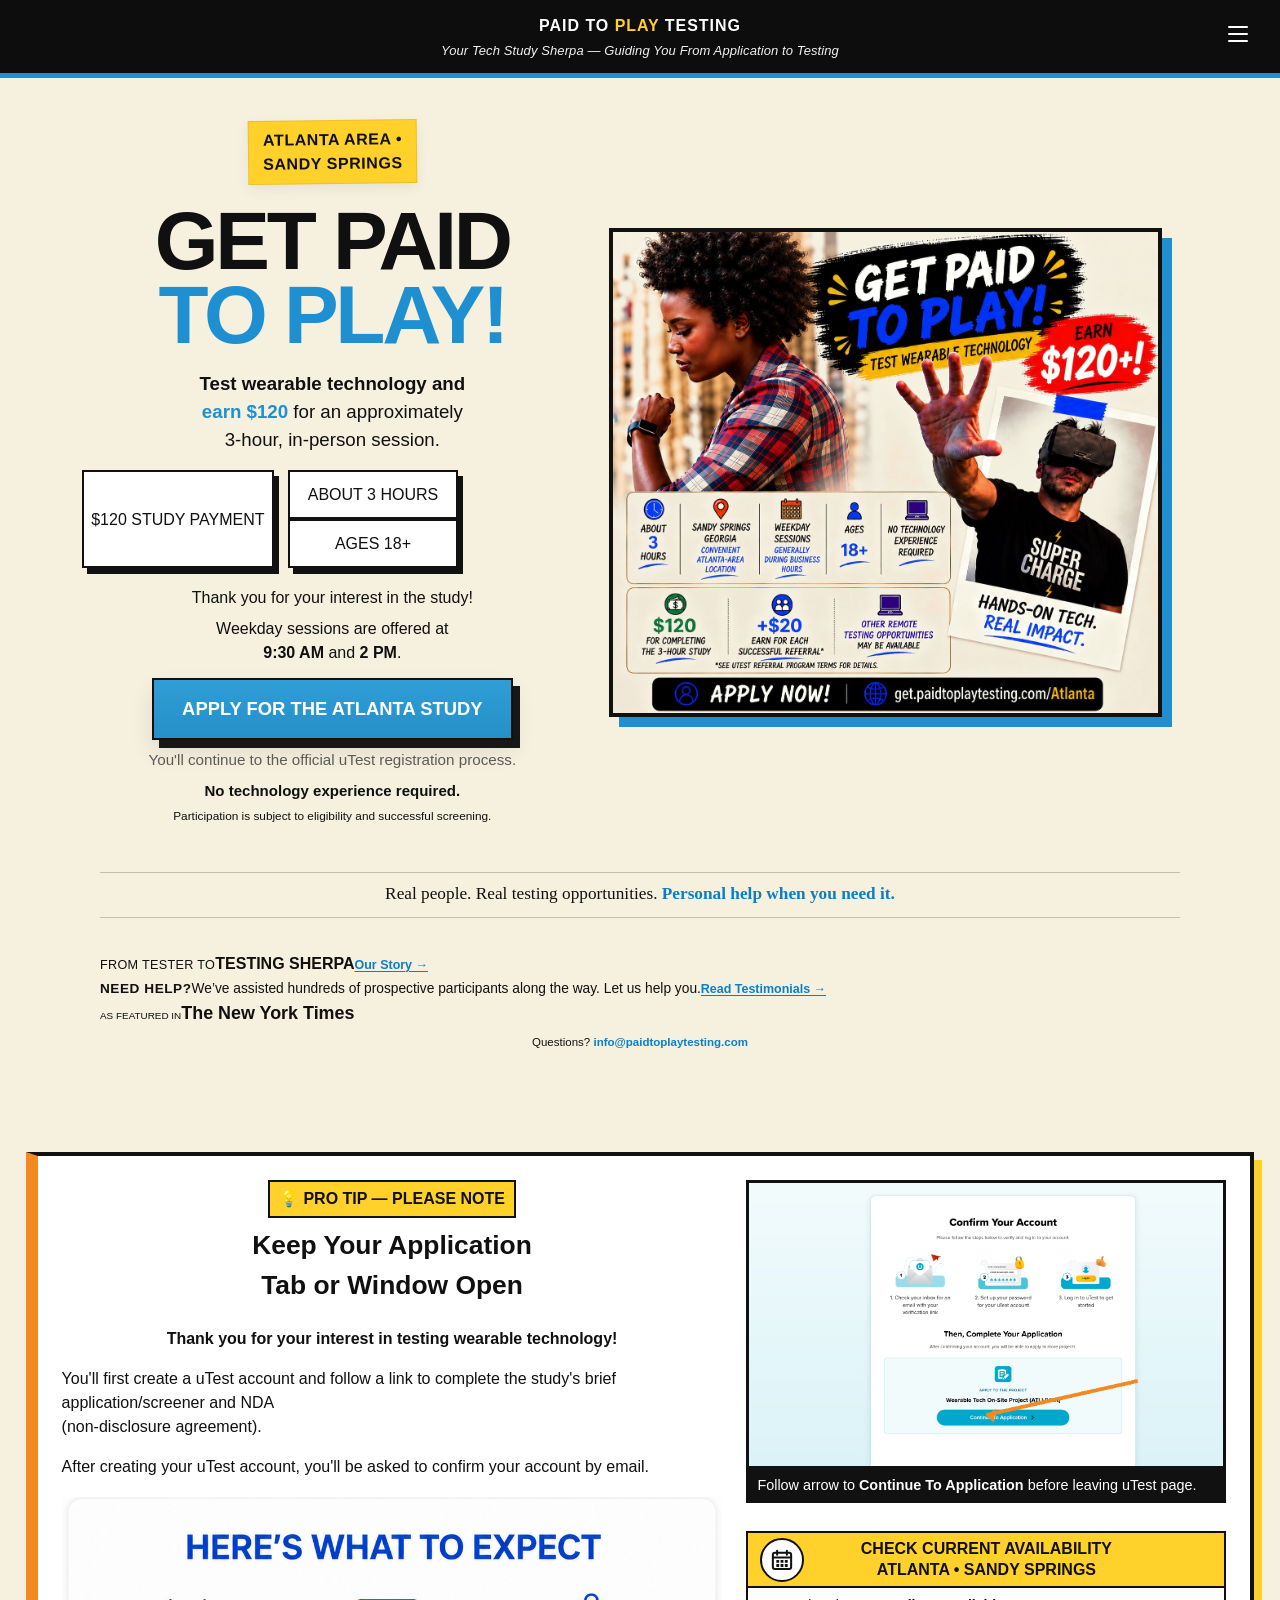
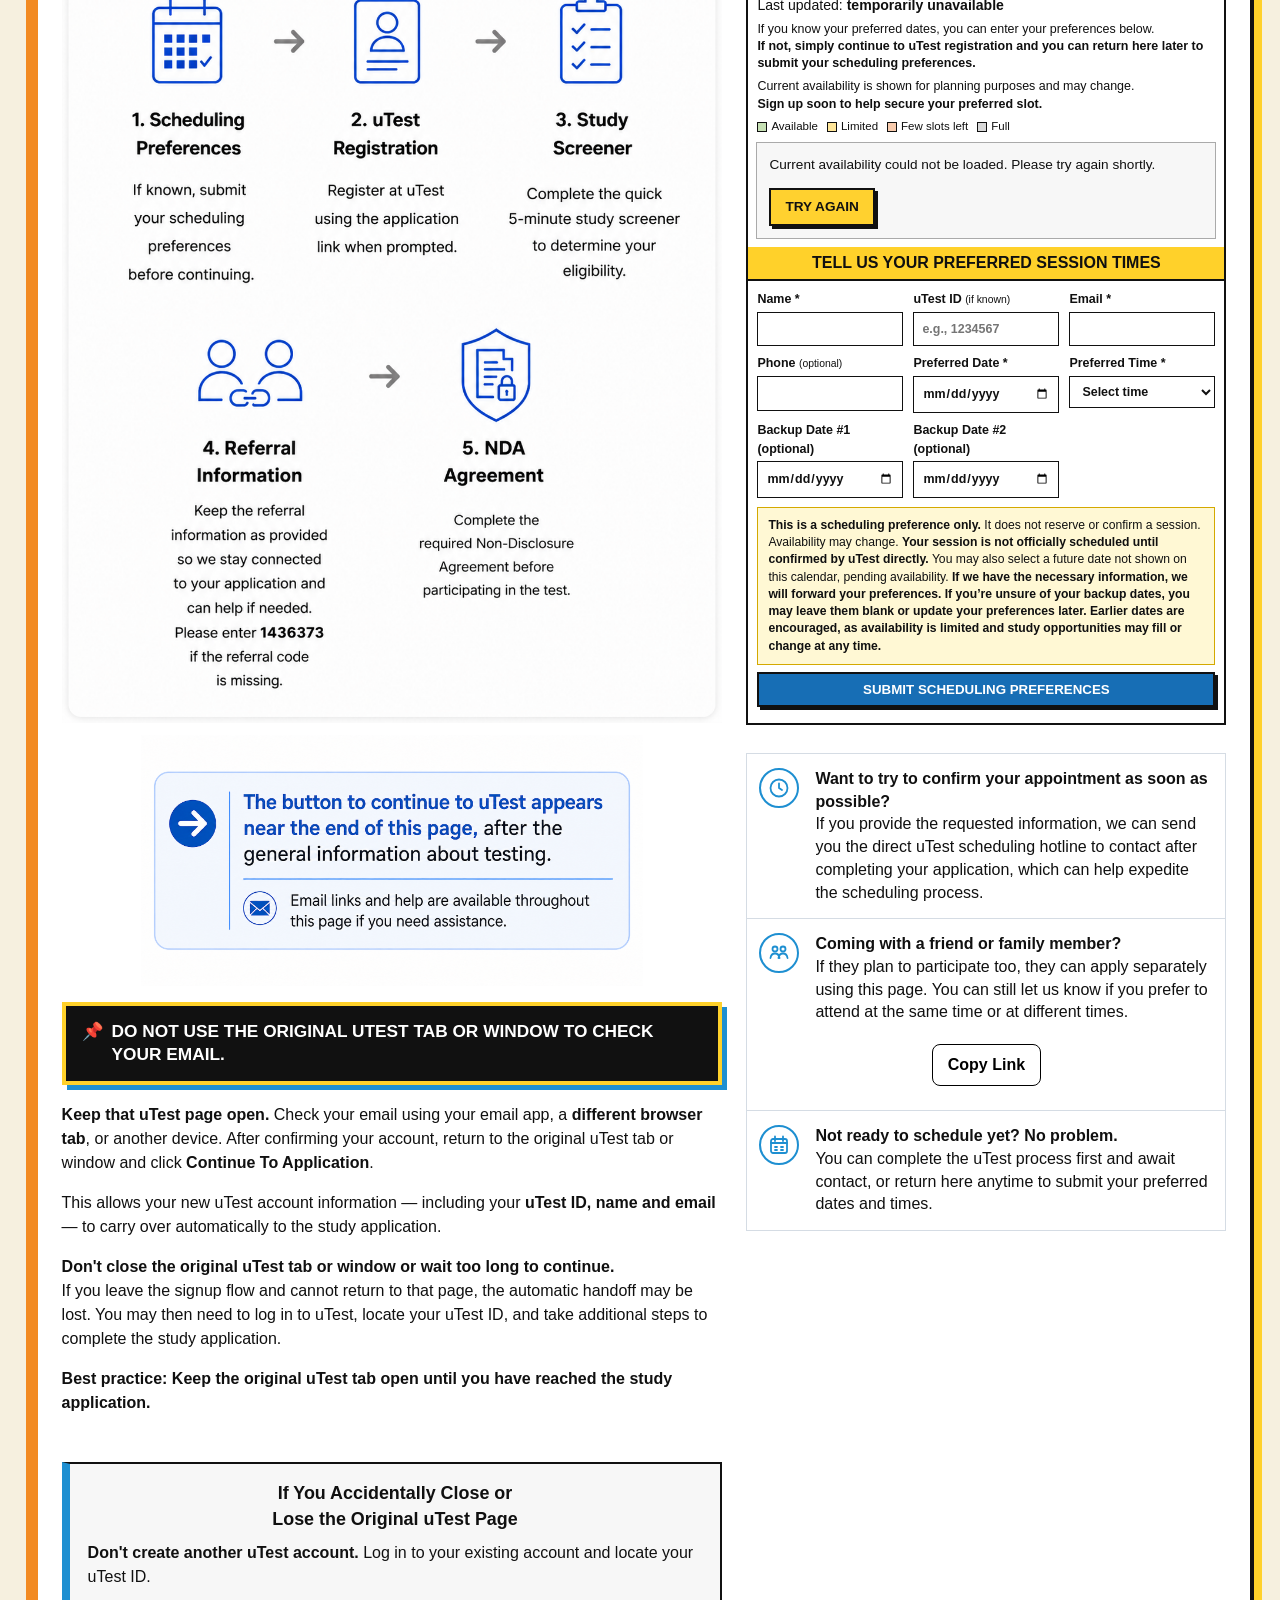
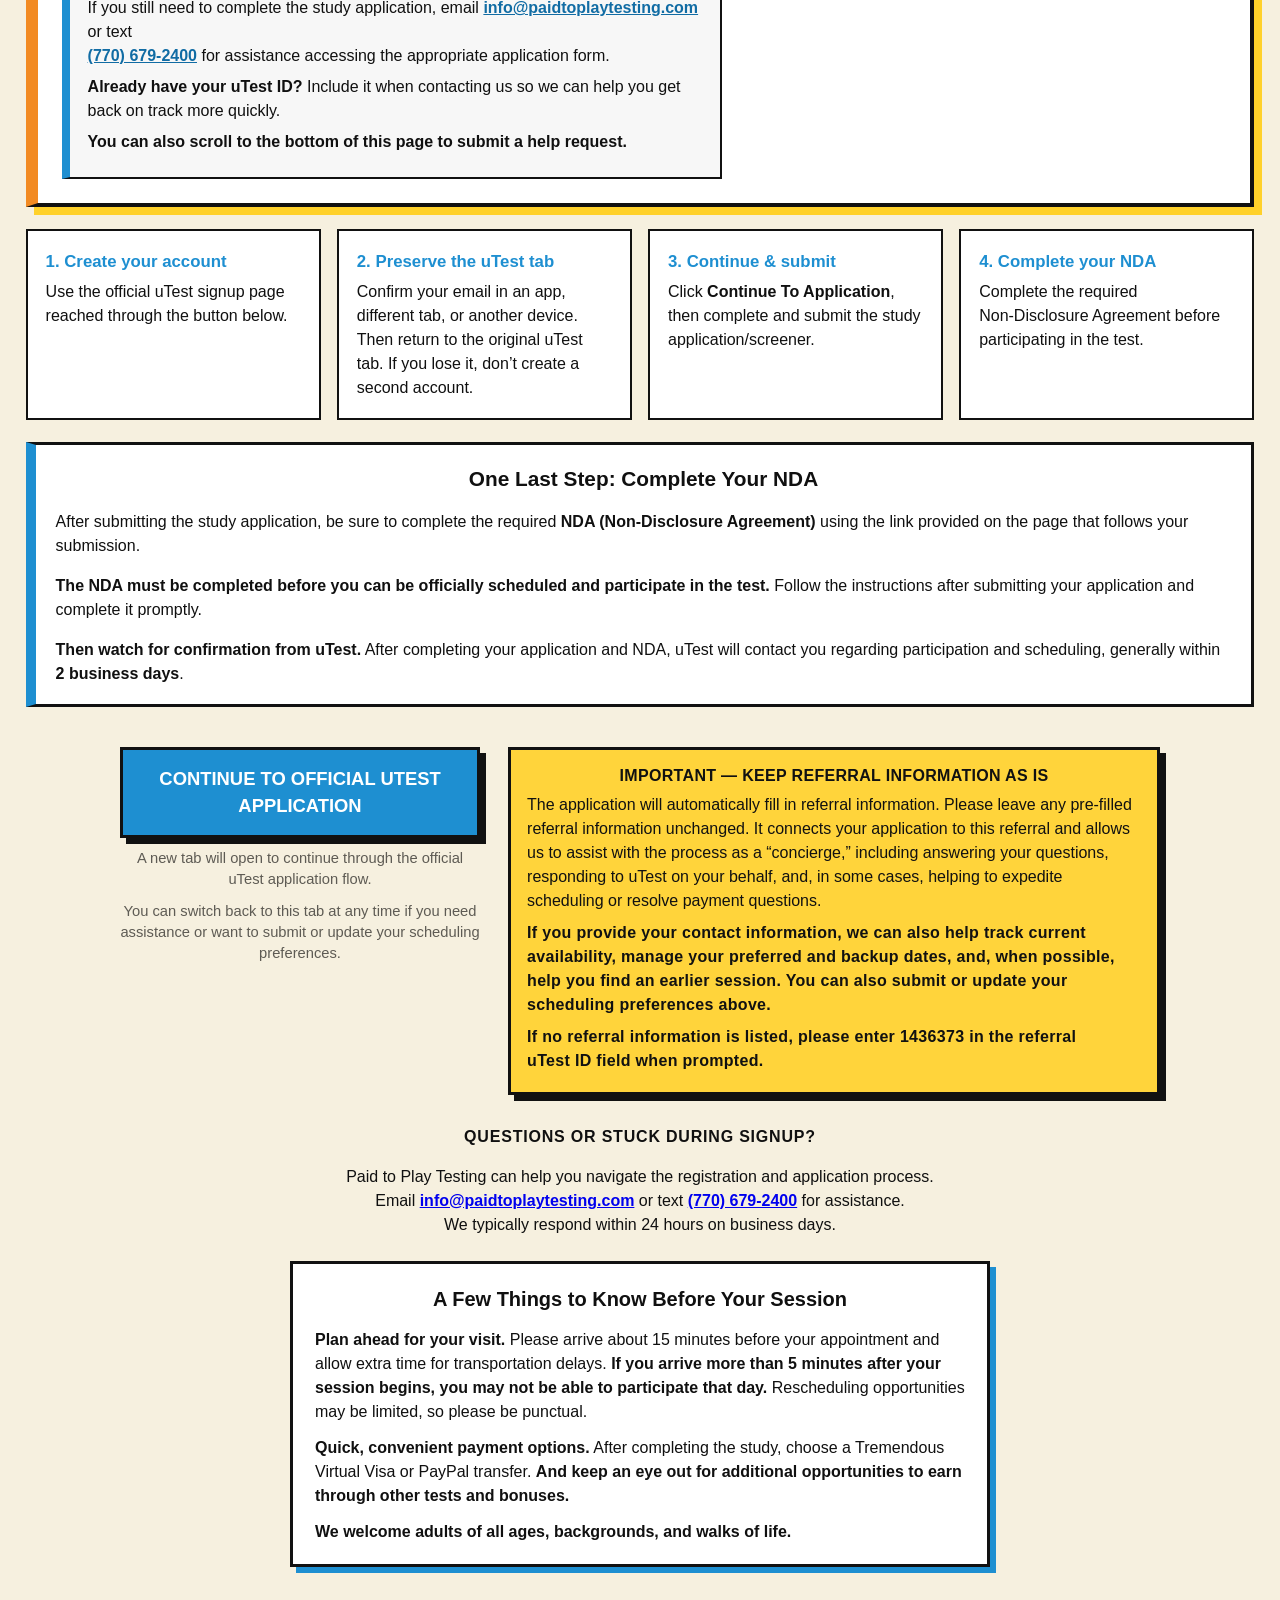
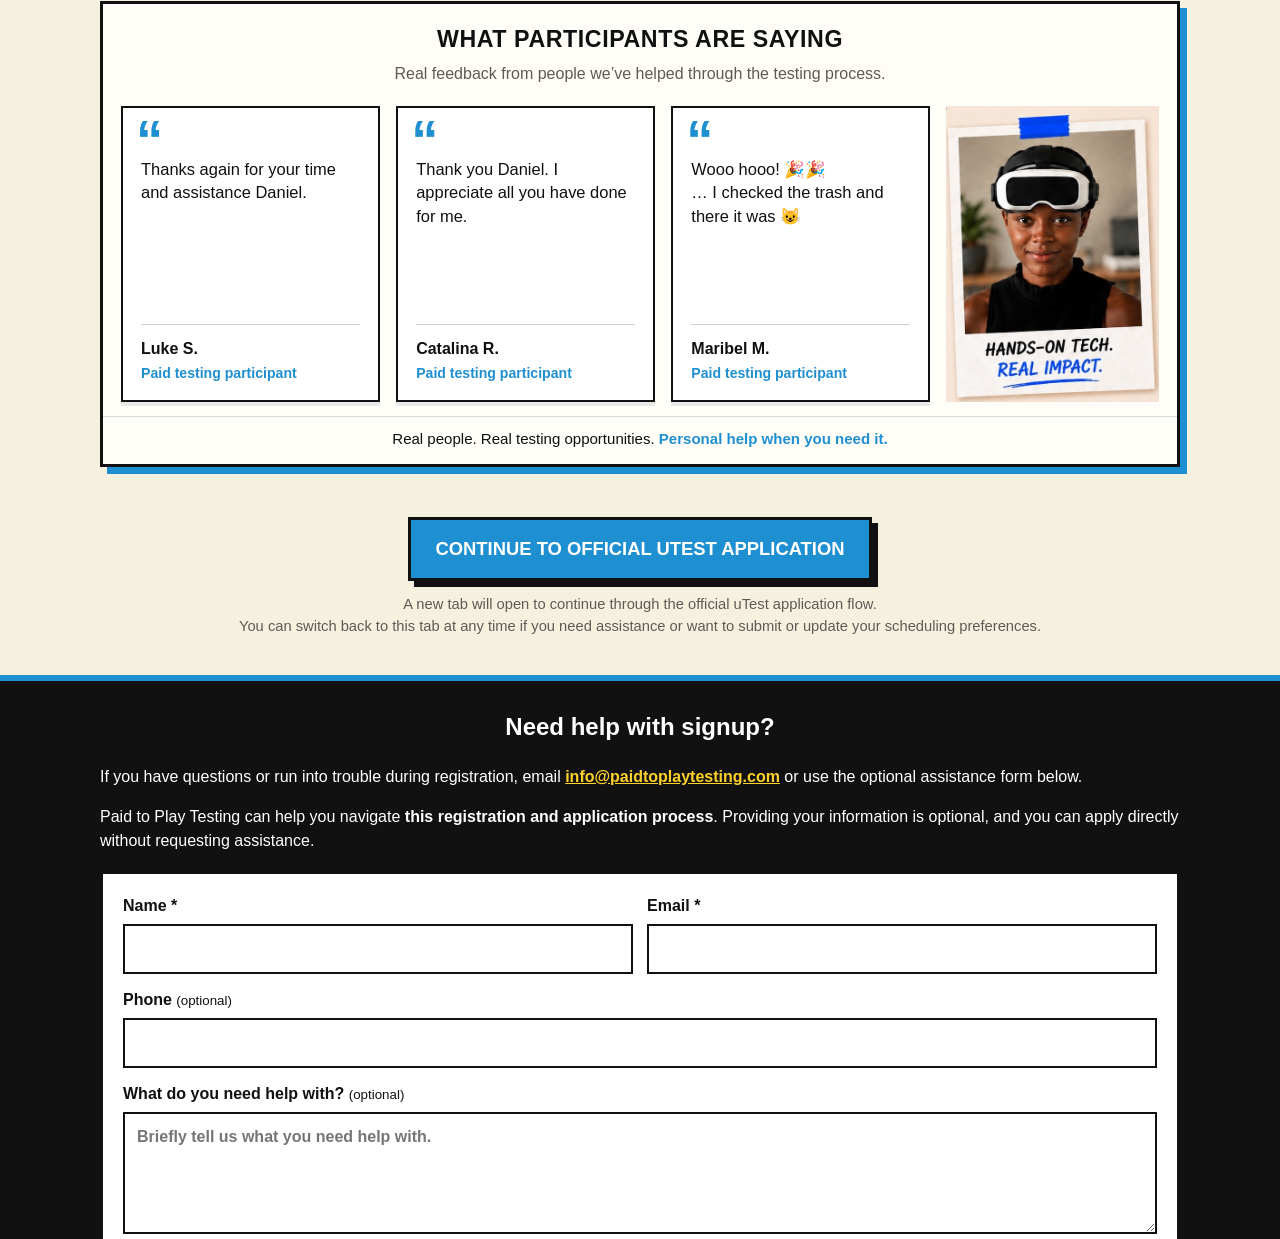
==== Atlanta/index.html @ e68aadc7 "Add files via upload" ====
<!doctype html>
<html lang="en">
<head>
<meta charset="utf-8">
<meta name="viewport" content="width=device-width, initial-scale=1">
<meta name="format-detection" content="telephone=no">
<title>Atlanta Wearable Technology Study | Paid to Play Testing</title>
<meta name="description" content="Atlanta-area adults: apply for an in-person wearable technology testing opportunity in Sandy Springs paying $120 for approximately 3 hours.">
<link rel="stylesheet" href="../assets/style.css?v=1393">
<link rel="icon" type="image/png" sizes="512x512" href="../assets/favicon.png?v=47">
<link rel="shortcut icon" href="../assets/favicon.ico?v=47">

<style>
.brand-sherpa-tagline{
  margin-top:5px;
  font-size:13px;
  line-height:1.25;
  font-style:italic;
  font-weight:500;
  color:#f2f2f2;
  text-align:center;
  letter-spacing:.1px;
}
@media (max-width:600px){
  .brand-sherpa-tagline{
    font-size:11px;
    line-height:1.25;
    margin-top:4px;
    padding:0 12px;
  }
}
</style>


<style>
/* v40: center both brand lines in the black site header */
.site-header,
header.site-header,
.topbar,
header.topbar {
  text-align: center;
}
.site-header .brand,
header.site-header .brand,
.topbar .brand,
header.topbar .brand {
  width: 100%;
  margin-left: auto;
  margin-right: auto;
  text-align: center;
}
.brand-sherpa-tagline {
  text-align: center;
}
</style>


<style>
header.topbar {
  text-align:center !important;
}
header.topbar > * {
  margin-left:auto !important;
  margin-right:auto !important;
}
</style>


<style>
/* v41: slightly tighten the separation between the application CTA and What to expect */
.two-col {
  margin-top: -22px;
}
@media (max-width: 700px) {
  .two-col {
    margin-top: -16px;
  }
}

/* Atlanta desktop parity with the locked Midtown hero rhythm.
   Desktop only: mobile/tablet markup behavior remains unchanged. */
.atlanta-desktop-break,
.atlanta-desktop-thanks {
  display: none;
}
@media (min-width: 901px) {
  body.atlanta .hero .atlanta-desktop-break {
    display: inline;
  }
  body.atlanta .hero .desktop-lead-break {
    display: none;
  }
  body.atlanta .hero .hero-thanks-full {
    display: none;
  }
  body.atlanta .hero .atlanta-desktop-thanks {
    display: inline;
  }
  body.atlanta .hero .atlanta-desktop-hidden {
    display: none;
  }
}
</style>

<style>
/* ATLANTA DESKTOP CONSOLIDATED POLISH — desktop only; portrait mobile remains locked. */
.atlanta-desktop-ribbon-break{display:none}
.atlanta-desktop-post-cta{display:none}
@media (min-width:901px){
  body.atlanta .hero .atlanta-desktop-ribbon-break{display:block}

  /* Slightly more breathing room through the established desktop hero rhythm. */
  body.atlanta .hero .offer{margin:16px auto 18px!important}
  body.atlanta .hero .session-times{margin:3px auto 12px!important}
  body.atlanta .hero .hero-cta-row{margin-top:13px!important;margin-bottom:9px!important}
  body.atlanta .hero .hero-note{margin-top:8px!important}
  body.atlanta .hero{padding-bottom:47px!important}
  body.atlanta .hero .atlanta-desktop-post-cta{display:block;margin:10px auto 0;max-width:430px;text-align:center}
  body.atlanta .hero .atlanta-desktop-no-tech{margin:0;font-size:.94rem;line-height:1.35;font-weight:700}
  body.atlanta .hero .atlanta-desktop-eligibility{margin:8px 0 0;font-size:.74rem;line-height:1.35;font-weight:400}

  /* Desktop credibility order: Story | Need Help | Press. */
  body.atlanta .credibility-grid{grid-template-columns:1fr 1.18fr 1fr}
  body.atlanta .credibility-item{gap:5px;transform:translateY(0px)}
  body.atlanta .credibility-story>span{font-size:.79rem;letter-spacing:.025em}
  body.atlanta .credibility-story>strong{margin-top:0}
  body.atlanta .credibility-help>strong{font-size:.85rem;line-height:1.1;letter-spacing:.04em}
  body.atlanta .credibility-help>span{max-width:300px;font-size:.86rem;line-height:1.32}
  body.atlanta .atlanta-desktop-trust-link{display:inline-block;margin-top:3px;color:#0a7fc7;font-size:.78rem;line-height:1.15;font-weight:800;text-decoration:underline;text-underline-offset:2px}
  body.atlanta .credibility-press .credibility-eyebrow{font-size:.62rem;margin-bottom:2px}
  body.atlanta .credibility-press>strong{font-size:1.12rem}

  /* Desktop-only spacing test: modest breathing room after credibility strip. */
  body.atlanta .hero-credibility{padding-bottom:69px}

  /* Reuse the approved Atlanta modal language on desktop without touching mobile rules. */
  body.atlanta .atlanta-modal-backdrop{position:fixed;inset:0;z-index:10000;display:flex;align-items:center;justify-content:center;padding:24px;box-sizing:border-box;background:rgba(0,0,0,.62);overscroll-behavior:contain}
  body.atlanta .atlanta-modal-backdrop[hidden]{display:none!important}
  body.atlanta .atlanta-modal{position:relative;width:min(560px,calc(100vw - 48px));max-height:calc(100vh - 64px);overflow:auto;overflow-x:hidden;box-sizing:border-box;padding:28px 26px 25px;border:2px solid #111;border-radius:4px;background:#F6F0DF;color:#111;box-shadow:7px 7px 0 #118ee8;outline:none;-webkit-overflow-scrolling:touch}
  body.atlanta .atlanta-modal-accent{width:54px;height:5px;margin:0 0 13px;background:#f2cc21;transform:rotate(-1deg)}
  body.atlanta .atlanta-modal h2{margin:0 42px 15px 0;font-size:1.42rem;line-height:1.08;letter-spacing:.01em}
  body.atlanta .atlanta-modal p{margin:0 0 12px;font-size:.94rem;line-height:1.5}
  body.atlanta .atlanta-modal-close{position:absolute;top:12px;right:12px;width:36px;height:36px;padding:0;border:2px solid #111;border-radius:50%;background:#fff;color:#111;font:700 25px/30px Arial,sans-serif;text-align:center;cursor:pointer}
  body.atlanta .atlanta-modal-callout{margin:16px 0;padding:13px 14px;border:2px solid #111;background:#fff;box-shadow:4px 4px 0 #f2cc21}
  body.atlanta .atlanta-modal-callout>strong{display:block;margin-bottom:6px;font-size:.8rem;letter-spacing:.07em}
  body.atlanta .atlanta-modal-callout span{display:block;font-size:.88rem;line-height:1.44}
  body.atlanta .atlanta-modal-ending{margin-bottom:0!important}
  body.atlanta .atlanta-testimonial-card{margin:0 0 13px;padding:14px 15px;border:1.5px solid #111;background:#fff}
  body.atlanta .atlanta-testimonial-card:last-child{margin-bottom:0}
  body.atlanta .atlanta-testimonial-card p{margin:0 0 8px;font-size:.95rem;line-height:1.44}
  body.atlanta .atlanta-testimonial-card cite{display:block;font-size:.8rem;font-style:normal;font-weight:800}
  body.atlanta #atlanta-story-modal .atlanta-modal{padding-top:24px;padding-bottom:21px}
}
</style>

<!-- Privacy-friendly analytics by Plausible -->
<script async src="https://plausible.io/js/pa-c0Wt8fwlB-uVM_wcIl6Fx.js"></script>
<script>
  window.plausible=window.plausible||function(){(plausible.q=plausible.q||[]).push(arguments)},plausible.init=plausible.init||function(i){plausible.o=i||{}};
  plausible.init()
</script>


<style>
/* ATLANTA LOCKED PORTRAIT MOBILE IMPLEMENTATION — approved 2026-08-18 */
.atlanta-mobile-woman,.atlanta-mobile-vr,.atlanta-mobile-menu,.atlanta-mobile-credibility{display:none}
.atlanta-mobile-redirect-break{display:none}

@media (max-width:600px) and (orientation:portrait){
  html,body.atlanta{max-width:100%;overflow-x:clip}
  @supports not (overflow:clip){html,body.atlanta{overflow-x:hidden}}

  body.atlanta .topbar{
    position:relative!important;z-index:auto!important;overflow:visible!important;background:transparent!important;
    min-height:118px;padding:20px 48px 15px 16px;border-bottom:4px solid #118ee8;box-sizing:border-box;
  }
  body.atlanta .topbar::before{content:"";position:absolute;inset:0;z-index:0;background:#070707;pointer-events:none}
  body.atlanta .topbar .brand{position:relative;z-index:30!important;width:auto!important;font-size:21px;line-height:1.08;letter-spacing:.7px}
  body.atlanta .brand-sherpa-tagline{position:relative;z-index:30!important;max-width:300px;margin:8px auto 0!important;font-size:11px;line-height:1.45;font-style:normal}
  body.atlanta .atlanta-mobile-menu{display:none;position:absolute;z-index:30!important;right:18px;top:27px;width:29px;height:24px;padding:0;border:0;background:transparent;pointer-events:none}
  body.atlanta .atlanta-mobile-menu::before,body.atlanta .atlanta-mobile-menu::after,body.atlanta .atlanta-mobile-menu span{content:"";display:block;width:29px;height:3px;margin:0 0 6px;border-radius:2px;background:#fff}

  body.atlanta .hero{position:relative!important;z-index:auto!important;background:#F6F0DF;padding:20px 0 14px!important;overflow:visible!important}
  body.atlanta .hero-grid{display:block}
  body.atlanta .hero .copy{position:relative;min-height:670px!important;text-align:left;isolation:isolate;overflow:visible!important}
  body.atlanta .hero .visual{display:none!important}

  body.atlanta .atlanta-mobile-woman{display:block;position:absolute;top:-92px;right:-58px;width:167px;height:350px;overflow:visible;z-index:12;pointer-events:none}
  body.atlanta .atlanta-mobile-woman img{position:absolute;display:block;width:181px;max-width:none;height:auto;top:0;right:-6px}
  body.atlanta .atlanta-mobile-vr{display:block;position:absolute;top:286px;right:-10px;width:179px;height:auto;overflow:visible;z-index:16;pointer-events:none;transform:rotate(2.5deg);transform-origin:center}
  body.atlanta .atlanta-mobile-vr img{display:block;width:100%;height:auto;max-width:none}

  body.atlanta .hero .kicker{position:relative;z-index:20!important;width:max-content;max-width:none!important;margin:0 0 14px!important;padding:7px 9px!important;font-size:.69rem!important;line-height:1.15;white-space:nowrap;transform:translate(24px,-12px) rotate(-1deg)!important}
  body.atlanta .hero h1{position:relative;z-index:20!important;width:196px!important;margin:0 0 14px!important;font-size:40px!important;line-height:.88!important;white-space:nowrap;transform:translate(24px,-12px)!important}
  body.atlanta .hero .lead{position:relative;z-index:20!important;width:214px!important;max-width:214px!important;margin:0!important;font-size:.91rem!important;line-height:1.48!important;text-align:left;transform:translate(24px,-12px)!important}

  body.atlanta .hero .offer{position:relative;z-index:20!important;display:flex!important;flex-direction:column!important;align-items:center!important;gap:8px!important;width:254px!important;max-width:254px!important;margin:10px auto 17px!important;transform:translate(-48px,-12px)!important}
  body.atlanta .hero .offer-lower-pair{display:flex!important;flex-direction:row!important;align-items:stretch!important;justify-content:center!important;gap:9px!important;width:auto!important}
  body.atlanta .hero .pill{width:auto!important;min-height:38px!important;padding:8px 10px!important;font-size:.76rem!important;line-height:1.05!important;white-space:nowrap!important;box-shadow:3px 3px 0 #111!important}
  body.atlanta .hero .offer-detail-trigger:first-of-type{width:190px!important}
  body.atlanta .hero .offer-detail-trigger[data-detail="duration"]{width:137px!important}
  body.atlanta .hero .offer-detail-trigger[data-detail="age"]{width:101px!important}
  body.atlanta .offer-detail-trigger{position:relative!important;touch-action:manipulation}
  body.atlanta .offer-detail-trigger::after{content:"›";position:absolute;right:10px;top:50%;transform:translateY(-52%);font-size:.92em;line-height:1;font-weight:700;opacity:.58;pointer-events:none}
  body.atlanta .offer-detail-trigger:active{transform:translate(2px,2px)!important;box-shadow:2px 2px 0 #111!important}

  body.atlanta .offer-popover{box-sizing:border-box!important;left:calc(50% + 48px)!important;width:calc(100vw - 40px)!important;max-width:360px!important;min-width:0!important;padding:16px 42px 16px 16px!important;overflow-wrap:anywhere!important;word-break:normal!important}
  body.atlanta .offer-popover-copy{max-width:100%!important;min-width:0!important}
  body.atlanta .offer-popover-close{right:8px!important;top:8px!important}

  body.atlanta .hero .session-times{position:absolute!important;top:330px!important;left:14px!important;width:166px!important;max-width:166px!important;min-height:0!important;margin:0!important;padding:0!important;text-align:center!important;font-size:.83rem!important;line-height:1.48!important;z-index:18!important}
  body.atlanta .hero .hero-thanks{display:block!important;text-align:center!important;margin:0 0 7px!important}
  body.atlanta .hero .hero-thanks-full,body.atlanta .hero .atlanta-desktop-thanks{display:none!important}
  body.atlanta .hero .hero-thanks-mobile{display:inline!important}
  body.atlanta .hero .atlanta-session-offered,body.atlanta .hero .atlanta-desktop-hidden{display:none!important}
  body.atlanta .hero .mobile-session-break{display:inline!important}

  body.atlanta .hero .hero-cta-row{position:absolute!important;top:548px!important;left:0!important;right:0!important;width:100%!important;margin:0!important;text-align:center!important;z-index:24!important}
  body.atlanta .hero .hero-cta-row .cta{position:relative!important;z-index:24!important;display:inline-block!important;width:min(330px,86vw)!important;min-width:0!important;max-width:330px!important;min-height:0!important;box-sizing:border-box!important;padding:10px 18px 11px!important;font-size:1.22rem!important;line-height:.98!important;white-space:normal!important;text-align:center!important;border-width:2px!important;box-shadow:5px 5px 0 #111!important}
  body.atlanta .hero .hero-cta-row .cta .cta-atl-prefix,body.atlanta .hero .hero-cta-row .cta .cta-atl-rest{display:block!important}
  body.atlanta .hero .hero-note{position:absolute!important;top:615px!important;left:50%!important;transform:translateX(-50%)!important;z-index:26!important;width:300px!important;max-width:80vw!important;margin:0!important;padding:5px 6px!important;box-sizing:border-box!important;background:#F6F0DF!important;text-align:center!important;font-size:.88rem!important;line-height:1.34!important}
  body.atlanta .atlanta-mobile-redirect-break{display:inline}

  body.atlanta .hero-credibility .credibility-grid{display:none!important}
  body.atlanta .hero-credibility{position:relative;z-index:10;margin-top:0!important;padding:18px 20px 22px!important;background:#F6F0DF!important}
  body.atlanta .atlanta-mobile-credibility{display:block!important;max-width:330px;margin:0 auto;text-align:center}
  body.atlanta .atlanta-mobile-trust-block{padding:13px 0}
  body.atlanta .atlanta-mobile-trust-block + .atlanta-mobile-trust-block{border-top:1px solid rgba(17,17,17,.18)}
  body.atlanta .atlanta-mobile-trust-kicker{font-size:1.04rem;line-height:1.16;font-weight:800;letter-spacing:.08em;text-transform:uppercase}
  body.atlanta .atlanta-mobile-trust-link{display:inline-block;margin-top:4px;font-size:1.02rem;line-height:1.22;font-weight:700;color:inherit;text-decoration:underline;text-underline-offset:2px;cursor:pointer}
  body.atlanta .atlanta-mobile-trust-help p{margin:7px auto 5px;max-width:315px;font-size:1.08rem;line-height:1.4}
  body.atlanta .atlanta-mobile-trust-press .atlanta-mobile-trust-kicker{font-size:.68rem;line-height:1.18}
  body.atlanta .atlanta-mobile-trust-nyt{margin-top:4px;font-family:Georgia,"Times New Roman",serif;font-size:1rem;line-height:1.12;font-weight:700}

  .atlanta-modal-backdrop{position:fixed;inset:0;z-index:10000;display:flex;align-items:center;justify-content:center;padding:18px;box-sizing:border-box;background:rgba(0,0,0,.62);overscroll-behavior:contain}
  .atlanta-modal-backdrop[hidden]{display:none!important}
  .atlanta-modal{position:relative;width:min(360px,calc(100vw - 36px));max-height:calc(100dvh - 36px);overflow:auto;overflow-x:hidden;box-sizing:border-box;padding:25px 20px 22px;border:2px solid #111;border-radius:4px;background:#F6F0DF;color:#111;box-shadow:7px 7px 0 #118ee8;outline:none;-webkit-overflow-scrolling:touch}
  .atlanta-modal-accent{width:54px;height:5px;margin:0 0 13px;background:#f2cc21;transform:rotate(-1deg)}
  .atlanta-modal h2{margin:0 35px 15px 0;font-size:1.28rem;line-height:1.08;letter-spacing:.01em}
  .atlanta-modal p{margin:0 0 12px;font-size:.88rem;line-height:1.48}
  .atlanta-modal-close{position:absolute;top:10px;right:10px;width:34px;height:34px;padding:0;border:2px solid #111;border-radius:50%;background:#fff;color:#111;font:700 24px/28px Arial,sans-serif;text-align:center;cursor:pointer}
  .atlanta-modal-callout{margin:15px 0;padding:12px 13px;border:2px solid #111;background:#fff;box-shadow:4px 4px 0 #f2cc21}
  .atlanta-modal-callout>strong{display:block;margin-bottom:6px;font-size:.78rem;letter-spacing:.07em}
  .atlanta-modal-callout span{display:block;font-size:.82rem;line-height:1.42}
  .atlanta-modal-ending{margin-bottom:0!important}
  .atlanta-testimonial-card{margin:0 0 13px;padding:13px 14px;border:1.5px solid #111;background:#fff}
  .atlanta-testimonial-card:last-child{margin-bottom:0}
  .atlanta-testimonial-card p{margin:0 0 8px;font-size:.9rem;line-height:1.42}
  .atlanta-testimonial-card cite{display:block;font-size:.78rem;font-style:normal;font-weight:800}

  #atlanta-story-modal .atlanta-modal{padding-top:22px!important;padding-bottom:18px!important}
  #atlanta-story-modal .atlanta-modal-accent{margin-bottom:9px!important}
  #atlanta-story-modal .atlanta-modal h2{margin-bottom:10px!important}
  #atlanta-story-modal .atlanta-modal p{margin-bottom:8px!important}
  #atlanta-story-modal .atlanta-modal-callout{margin-top:10px!important;margin-bottom:9px!important;padding-top:9px!important;padding-bottom:9px!important}
  #atlanta-story-modal .atlanta-modal-callout>strong{margin-bottom:5px!important}
  #atlanta-story-modal .atlanta-modal-ending{margin-top:0!important;margin-bottom:0!important}
}
@media (min-width:414px) and (max-width:600px) and (orientation:portrait){body.atlanta .atlanta-mobile-woman{right:-50px}}
@media (min-width:430px) and (max-width:600px) and (orientation:portrait){body.atlanta .atlanta-mobile-woman{right:-46px}}
html.atlanta-modal-open,body.atlanta-modal-open{overflow:hidden!important;overscroll-behavior:none!important}
</style>


<style>
/* Atlanta desktop contact + minimal hamburger utility test. Desktop only; mobile remains locked. */
.atlanta-desktop-contact,.atlanta-desktop-utility-menu{display:none}
@media (min-width:901px){
  body.atlanta .credibility-press .atlanta-desktop-contact{display:block;margin-top:8px;font-family:Arial,Helvetica,sans-serif;font-size:.72rem;line-height:1.25;font-weight:400;color:#111;text-align:center}
  body.atlanta .credibility-press .atlanta-desktop-contact a{color:#0a7fc7;font-weight:700;text-decoration:none}
  body.atlanta header.topbar .atlanta-mobile-menu{display:block;position:absolute;z-index:80;right:20px;top:12px;width:44px;height:44px;padding:0;border:0;background:transparent;pointer-events:auto;cursor:pointer}
  body.atlanta header.topbar .atlanta-mobile-menu::before,body.atlanta header.topbar .atlanta-mobile-menu::after,body.atlanta header.topbar .atlanta-mobile-menu span{content:"";position:absolute;left:12px;display:block;width:20px;height:2px;margin:0;border-radius:1px;background:#fff}
  body.atlanta header.topbar .atlanta-mobile-menu::before{top:14px}
  body.atlanta header.topbar .atlanta-mobile-menu span{top:21px}
  body.atlanta header.topbar .atlanta-mobile-menu::after{top:28px}
  body.atlanta .atlanta-desktop-utility-menu{display:block;position:fixed;z-index:75;top:0;right:0;width:100%;height:100%;pointer-events:none}
  body.atlanta .atlanta-desktop-utility-menu[hidden]{display:none}
  body.atlanta .atlanta-desktop-utility-panel{position:absolute;top:76px;right:24px;width:min(330px,calc(100vw - 48px));padding:14px 16px 16px;background:#0b0b0b;border:2px solid #111;box-shadow:5px 5px 0 #1696d2;pointer-events:auto}
  body.atlanta .atlanta-desktop-utility-panel a,body.atlanta .atlanta-desktop-utility-panel button{display:block;width:100%;box-sizing:border-box;margin:0;padding:11px 8px;border:0;border-bottom:1px solid rgba(255,255,255,.2);background:transparent;color:#fff;font:700 13px/1.2 Arial,Helvetica,sans-serif;text-align:left;text-decoration:none;cursor:pointer}
  body.atlanta .atlanta-desktop-utility-panel a:hover,body.atlanta .atlanta-desktop-utility-panel button:hover{color:#28a9e2}
  body.atlanta .atlanta-desktop-utility-panel .atlanta-desktop-menu-close{padding-top:3px;padding-bottom:9px;color:#f2c300;font-size:11px;text-align:right}
  body.atlanta .atlanta-desktop-utility-panel .atlanta-desktop-menu-main-site{margin-top:8px;padding-top:14px;border-top:1px solid rgba(255,255,255,.28);color:#cfcfcf;font-weight:600}
  body.atlanta .atlanta-desktop-utility-panel > :last-child{border-bottom:0}
}
</style>
<style>
/* ATLANTA MOBILE COMPOSITION PROTOTYPE — isolated duplicate only.
   Production Atlanta HTML and shared CSS remain untouched. */
.mobile-woman-stage,.mobile-promo-stage,.mobile-vr-stage,.mobile-menu-prototype{display:none}
@media (max-width:600px) and (orientation:portrait){
  body.mobile-woman-prototype .topbar{
    position:relative;
    min-height:118px;
    padding:20px 48px 15px 16px;
    border-bottom:4px solid #118ee8;
    box-sizing:border-box;
  }
  body.mobile-woman-prototype .topbar .brand{
    width:auto!important;
    font-size:21px;
    line-height:1.08;
    letter-spacing:.7px;
  }
  body.mobile-woman-prototype .brand-sherpa-tagline{
    max-width:300px;
    margin:8px auto 0!important;
    font-size:11px;
    line-height:1.45;
    font-style:normal;
  }
  body.mobile-woman-prototype .mobile-menu-prototype{
    display:block;
    position:absolute;
    right:18px;
    top:27px;
    width:29px;
    height:24px;
    padding:0;
    border:0;
    background:transparent;
    pointer-events:none;
  }
  body.mobile-woman-prototype .mobile-menu-prototype::before,
  body.mobile-woman-prototype .mobile-menu-prototype::after,
  body.mobile-woman-prototype .mobile-menu-prototype span{
    content:"";
    display:block;
    width:29px;
    height:3px;
    margin:0 0 6px;
    border-radius:2px;
    background:#fff;
  }

  body.mobile-woman-prototype .hero{
    position:relative;
    background:#F6F0DF;
    padding:25px 0 22px;
    overflow:hidden;
  }
  body.mobile-woman-prototype .hero-grid{display:block}
  body.mobile-woman-prototype .hero .copy{
    position:relative;
    min-height:770px;
    text-align:left;
    isolation:isolate;
  }
  body.mobile-woman-prototype .hero .visual{display:none!important}

  /* Upper-right woman: transparent asset over the site's cream field. */
  body.mobile-woman-prototype .mobile-woman-stage{
    display:block;
    position:absolute;
    z-index:1;
    top:-27px;
    right:-40px;
    width:222px;
    height:355px;
    overflow:hidden;
    pointer-events:none;
  }
  body.mobile-woman-prototype .mobile-woman-stage img{
    position:absolute;
    display:block;
    width:238px;
    max-width:none;
    height:auto;
    top:-1px;
    right:-8px;
  }

  body.mobile-woman-prototype .hero .kicker{
    position:relative;
    z-index:4;
    width:max-content;
    max-width:225px;
    margin:0 0 16px;
    padding:8px 10px;
    font-size:.72rem;
    line-height:1.15;
    white-space:nowrap;
  }
  body.mobile-woman-prototype .hero h1{
    position:relative;
    z-index:4;
    width:217px;
    margin:0 0 17px;
    font-size:42px;
    line-height:.89;
    white-space:nowrap;
  }
  body.mobile-woman-prototype .hero .lead{
    position:relative;
    z-index:4;
    width:205px;
    max-width:205px;
    margin:0;
    font-size:.95rem;
    line-height:1.5;
    text-align:left;
  }

  /* Keep the existing study controls live and readable. */
  body.mobile-woman-prototype .hero .offer{
    position:relative;
    z-index:6;
    width:306px!important;
    margin:30px 0 22px 0!important;
  }

  /* Independent promo artwork, tucked into the woman/control relationship. */
  body.mobile-woman-prototype .mobile-promo-stage{
    display:block;
    position:absolute;
    z-index:5;
    top:344px;
    right:-2px;
    width:189px;
    height:139px;
    overflow:visible;
    pointer-events:none;
    transform:rotate(-1.5deg);
    transform-origin:center;
  }
  body.mobile-woman-prototype .mobile-promo-stage img{
    display:block;
    width:100%;
    height:auto;
    max-width:none;
  }

  /* Session copy occupies the left while the VR Polaroid continues the art on right. */
  body.mobile-woman-prototype .hero .session-times{
    position:relative;
    z-index:6;
    width:205px;
    max-width:205px;
    min-height:210px;
    margin:15px 0 0 4px !important;
    text-align:center !important;
    font-size:.92rem;
    line-height:1.55;
  }
  body.mobile-woman-prototype .mobile-vr-stage{
    display:block;
    position:absolute;
    z-index:5;
    top:491px;
    right:-18px;
    width:197px;
    height:210px;
    overflow:visible;
    pointer-events:none;
    transform:rotate(3deg);
    transform-origin:center;
  }
  body.mobile-woman-prototype .mobile-vr-stage img{
    display:block;
    width:100%;
    height:auto;
    max-width:none;
  }

  body.mobile-woman-prototype .hero .hero-cta-row{
    position:relative;
    z-index:8;
    clear:both;
    margin:5px 0 0!important;
  }
  body.mobile-woman-prototype .hero .hero-note{
    position:relative;
    z-index:8;
  }
  body.mobile-woman-prototype .hero-credibility{
    position:relative;
    z-index:10;
    background:#F6F0DF;
  }
}
</style>

<style>
/* ATLANTA MOBILE CORRECTIVE COMPOSITION PASS — prototype only */
@media (max-width:600px) and (orientation:portrait){
  /* Zone framework + deliberate stacking */
  body.mobile-woman-prototype .hero{
    padding:20px 0 14px !important;
    overflow:hidden;
  }
  body.mobile-woman-prototype .hero .copy{
    position:relative;
    min-height:650px !important;
    text-align:left;
    isolation:isolate;
  }
  body.mobile-woman-prototype .hero .visual{display:none!important}

  /* ZONE 1 — upper hero */
  body.mobile-woman-prototype .mobile-woman-stage{
    z-index:2 !important;
    top:-8px !important;
    right:-48px !important;
    width:167px !important;
    height:284px !important;
    overflow:hidden !important;
  }
  body.mobile-woman-prototype .mobile-woman-stage img{
    width:181px !important;
    top:0 !important;
    right:-5px !important;
  }
  body.mobile-woman-prototype .hero .kicker{
    z-index:8 !important;
    max-width:none !important;
    margin:0 0 14px !important;
    padding:7px 9px !important;
    font-size:.69rem !important;
  }
  body.mobile-woman-prototype .hero h1{
    z-index:8 !important;
    width:196px !important;
    margin:0 0 14px !important;
    font-size:40px !important;
    line-height:.88 !important;
  }

  /* ZONE 2 — controlled description */
  body.mobile-woman-prototype .hero .lead{
    z-index:8 !important;
    width:198px !important;
    max-width:198px !important;
    margin:0 !important;
    font-size:.91rem !important;
    line-height:1.48 !important;
  }

  /* ZONE 3 — compact 1-over-2 pyramid */
  body.mobile-woman-prototype .hero .offer{
    position:relative;
    z-index:10 !important;
    display:flex !important;
    flex-direction:column !important;
    align-items:center !important;
    gap:8px !important;
    width:254px !important;
    max-width:254px !important;
    margin:24px auto 17px !important;
  }
  body.mobile-woman-prototype .hero .offer-lower-pair{
    display:flex !important;
    flex-direction:row !important;
    align-items:stretch !important;
    justify-content:center !important;
    gap:9px !important;
    width:auto !important;
  }
  body.mobile-woman-prototype .hero .pill{
    width:auto !important;
    min-height:38px !important;
    padding:8px 10px !important;
    font-size:.76rem !important;
    line-height:1.05 !important;
    white-space:nowrap !important;
    box-shadow:3px 3px 0 #111 !important;
  }
  body.mobile-woman-prototype .hero .offer-detail-trigger:first-of-type{
    width:190px !important;
  }
  body.mobile-woman-prototype .hero .offer-detail-trigger[data-detail="duration"]{
    width:137px !important;
  }
  body.mobile-woman-prototype .hero .offer-detail-trigger[data-detail="age"]{
    width:101px !important;
  }

  /* ZONE 4 — promo + VR read as one cluster, never under controls */
  body.mobile-woman-prototype .mobile-promo-stage{
    display:block !important;
    z-index:5 !important;
    top:342px !important;
    right:-5px !important;
    width:176px !important;
    height:auto !important;
    overflow:visible !important;
    transform:rotate(-1.3deg) !important;
  }
  body.mobile-woman-prototype .mobile-vr-stage{
    display:block !important;
    z-index:6 !important;
    top:465px !important;
    right:-9px !important;
    width:179px !important;
    height:auto !important;
    overflow:visible !important;
    transform:rotate(2.5deg) !important;
  }

  /* ZONE 5 — only requested Atlanta session copy */
  body.mobile-woman-prototype .hero .session-times{
    position:relative;
    z-index:9 !important;
    width:230px !important;
    max-width:230px !important;
    min-height:146px !important;
    margin:15px auto 0 !important;
    text-align:center !important;
    font-size:.83rem !important;
    line-height:1.5 !important;
  }
  body.mobile-woman-prototype .hero .hero-thanks{
    display:block !important;
    text-align:center !important;
    margin-bottom:8px !important;
  }
  body.mobile-woman-prototype .hero .session-offered{
    display:none !important;
  }
  body.mobile-woman-prototype .hero .atlanta-desktop-hidden{
    display:none !important;
  }

  /* ZONE 6 — compact, one-line functional CTA */
  body.mobile-woman-prototype .hero .hero-cta-row{
    z-index:12 !important;
    margin:8px 0 0 !important;
    text-align:center !important;
  }
  body.mobile-woman-prototype .hero .hero-cta-row .cta{
    display:inline-block !important;
    width:auto !important;
    min-width:0 !important;
    max-width:320px !important;
    padding:11px 15px !important;
    font-size:.82rem !important;
    line-height:1 !important;
    white-space:nowrap !important;
    border-width:2px !important;
    box-shadow:4px 4px 0 #111 !important;
  }
  body.mobile-woman-prototype .hero .hero-note{
    z-index:12 !important;
    max-width:310px !important;
    margin:8px auto 0 !important;
    text-align:center !important;
    font-size:.72rem !important;
    line-height:1.35 !important;
  }

  /* ZONE 7 — compact credibility bridge */
  body.mobile-woman-prototype .hero-credibility{
    padding:6px 0 10px !important;
  }
  body.mobile-woman-prototype .hero-credibility .wrap{
    width:min(370px,95vw) !important;
  }
  body.mobile-woman-prototype .credibility-grid{
    display:grid !important;
    grid-template-columns:.9fr 1fr 1.2fr !important;
    align-items:stretch !important;
    min-height:0 !important;
    padding-top:8px !important;
    border-top:1px solid rgba(16,16,16,.24) !important;
  }
  body.mobile-woman-prototype .credibility-item{
    min-height:54px !important;
    padding:4px 7px !important;
    font-size:.67rem !important;
    line-height:1.2 !important;
  }
  body.mobile-woman-prototype .credibility-item + .credibility-item{
    border-top:0 !important;
    border-left:1px solid rgba(30,143,209,.58) !important;
  }
  body.mobile-woman-prototype .credibility-story{
    font-size:.68rem !important;
  }
  body.mobile-woman-prototype .credibility-story strong{
    margin-top:2px !important;
    font-size:1.04em !important;
  }
  body.mobile-woman-prototype .credibility-eyebrow{
    font-size:.53rem !important;
    margin-bottom:2px !important;
  }
  body.mobile-woman-prototype .credibility-press strong{
    font-size:.86rem !important;
  }
  body.mobile-woman-prototype .credibility-proof{
    max-width:none !important;
    margin:0 !important;
    font-size:.64rem !important;
    line-height:1.25 !important;
  }
}
</style>

<style>
/* ATLANTA MOBILE TARGETED REFINEMENT — prototype only; production/shared CSS untouched */
@media (max-width:600px) and (orientation:portrait){
  /* 1. Preserve scale; move the woman higher and farther into the right edge. */
  body.mobile-woman-prototype .mobile-woman-stage{
    top:-4px !important;
    right:-44px !important;
  }
  body.mobile-woman-prototype .mobile-woman-stage img{
    right:-6px !important;
  }

  /* 2. Keep the successful 1-over-2 pyramid, nudged left as one unit. */
  body.mobile-woman-prototype .hero .offer{
    transform:translateX(-12px);
  }

  /* 4. CTA and redirect note remain a deliberate readable pair above artwork. */
  body.mobile-woman-prototype .hero .hero-cta-row{
    position:relative;
    z-index:14 !important;
    margin-top:12px !important;
  }
  body.mobile-woman-prototype .hero .hero-note{
    position:relative;
    z-index:15 !important;
    width:max-content !important;
    max-width:min(310px,88vw) !important;
    box-sizing:border-box;
    margin:7px auto 0 !important;
    padding:5px 9px !important;
    background:#F6F0DF;
    text-align:center !important;
    line-height:1.35 !important;
  }
}

/* Nearby wider phones get breathing room without changing the composition model. */
@media (min-width:414px) and (max-width:600px) and (orientation:portrait){
  body.mobile-woman-prototype .mobile-woman-stage{right:-38px !important;}
  body.mobile-woman-prototype .hero .lead{width:207px !important;max-width:207px !important;}
  body.mobile-woman-prototype .hero .offer{transform:translateX(-10px);}
}

@media (min-width:430px) and (max-width:600px) and (orientation:portrait){
  body.mobile-woman-prototype .mobile-woman-stage{right:-34px !important;}
  body.mobile-woman-prototype .hero .lead{width:214px !important;max-width:214px !important;}
}
</style>

<style>
/* HEADER-BREAKOUT + LOWER-HERO IMPLEMENTATION — isolated mobile prototype only */
@media (max-width:600px) and (orientation:portrait){

  /* Let the woman intentionally break upward into the black header.
     Header background stays behind her; branding/menu stay above her. */
  body.mobile-woman-prototype .topbar{
    position:relative !important;
    z-index:auto !important;
    overflow:visible !important;
    background:transparent !important;
  }
  body.mobile-woman-prototype .topbar::before{
    content:"";
    position:absolute;
    inset:0;
    z-index:0;
    background:#070707;
    pointer-events:none;
  }
  body.mobile-woman-prototype .topbar .brand,
  body.mobile-woman-prototype .brand-sherpa-tagline,
  body.mobile-woman-prototype .mobile-menu-prototype{
    position:relative;
    z-index:30 !important;
  }
  body.mobile-woman-prototype .mobile-menu-prototype{
    position:absolute !important;
  }

  body.mobile-woman-prototype .hero{
    overflow:visible !important;
    position:relative !important;
    z-index:auto !important;
  }
  body.mobile-woman-prototype .hero .copy{
    min-height:760px !important;
    overflow:visible !important;
  }

  /* Woman keeps existing scale, but intentionally enters the header.
     She remains behind header UI. */
  body.mobile-woman-prototype .mobile-woman-stage{
    top:-92px !important;
    right:-58px !important;
    width:167px !important;
    height:350px !important;
    overflow:visible !important;
    z-index:12 !important;
  }
  body.mobile-woman-prototype .mobile-woman-stage img{
    width:181px !important;
    right:-6px !important;
    top:0 !important;
  }

  /* Keep upper hero text/control UI above the woman where their territories approach. */
  body.mobile-woman-prototype .hero .kicker,
  body.mobile-woman-prototype .hero h1,
  body.mobile-woman-prototype .hero .lead,
  body.mobile-woman-prototype .hero .offer{
    z-index:20 !important;
  }

  /* Lower hero becomes an explicit two-zone row:
     session copy left, promo right. */
  body.mobile-woman-prototype .hero .session-times{
    position:absolute !important;
    top:414px !important;
    left:4px !important;
    width:166px !important;
    max-width:166px !important;
    min-height:0 !important;
    margin:0 !important;
    padding:0 !important;
    text-align:center !important;
    line-height:1.48 !important;
    z-index:18 !important;
  }
  body.mobile-woman-prototype .hero .hero-thanks{
    display:block !important;
    margin:0 0 16px !important;
    text-align:center !important;
  }

  body.mobile-woman-prototype .mobile-promo-stage{
    top:405px !important;
    right:-1px !important;
    width:176px !important;
    height:auto !important;
    overflow:visible !important;
    z-index:16 !important;
    transform:rotate(-1.3deg) !important;
  }

  /* VR remains primarily right and rises behind CTA. */
  body.mobile-woman-prototype .mobile-vr-stage{
    top:535px !important;
    right:-7px !important;
    width:179px !important;
    height:auto !important;
    overflow:visible !important;
    z-index:14 !important;
    transform:rotate(2.5deg) !important;
  }

  /* Centered CTA in front of the participant hand. */
  body.mobile-woman-prototype .hero .hero-cta-row{
    position:absolute !important;
    top:574px !important;
    left:0 !important;
    right:0 !important;
    width:100% !important;
    margin:0 !important;
    text-align:center !important;
    z-index:24 !important;
  }
  body.mobile-woman-prototype .hero .hero-cta-row .cta{
    position:relative !important;
    z-index:24 !important;
  }

  /* Dedicated clean note zone below the CTA; art cannot pass through it. */
  body.mobile-woman-prototype .hero .hero-note{
    position:absolute !important;
    top:637px !important;
    left:50% !important;
    transform:translateX(-50%) !important;
    z-index:26 !important;
    width:310px !important;
    max-width:84vw !important;
    margin:0 !important;
    padding:7px 10px !important;
    box-sizing:border-box !important;
    background:#F6F0DF !important;
    text-align:center !important;
    line-height:1.35 !important;
  }
}

/* Nearby wider phones keep the same composition with a little extra separation. */
@media (min-width:414px) and (max-width:600px) and (orientation:portrait){
  body.mobile-woman-prototype .mobile-woman-stage{right:-50px !important;}
  body.mobile-woman-prototype .hero .session-times{left:8px !important;width:176px !important;max-width:176px !important;}
  body.mobile-woman-prototype .mobile-promo-stage{right:3px !important;}
}
@media (min-width:430px) and (max-width:600px) and (orientation:portrait){
  body.mobile-woman-prototype .mobile-woman-stage{right:-46px !important;}
  body.mobile-woman-prototype .hero .session-times{left:12px !important;width:184px !important;max-width:184px !important;}
  body.mobile-woman-prototype .mobile-promo-stage{right:7px !important;}
}
</style>

<style>
/* VERTICAL-GAP REFINEMENT — isolated portrait prototype only.
   Positioning only: no copy, font-size, artwork scale, or control dimensions changed. */
@media (max-width:600px) and (orientation:portrait){

  /* Pull the intact 1-over-2 control group closer to the description.
     Internal button dimensions and 8/9px spacing remain untouched. */
  body.mobile-woman-prototype .hero .offer{
    margin-top:10px !important;
  }

  /* Reclaim some of the lower-hero dead space while retaining the promo's
     existing right-side territory, size, rotation, and horizontal alignment. */
  body.mobile-woman-prototype .mobile-promo-stage{
    top:386px !important;
  }
}
</style>

<style>
/* PROMO POSITION EXPERIMENT ONLY — preserve every other current element exactly. */
@media (max-width:600px) and (orientation:portrait){
  body.mobile-woman-prototype .mobile-promo-stage{
    top:350px !important;
  }
}
</style>

<style>
/* POSITIONING EXPERIMENT — controls left + VR substantially higher.
   No copy, font-size, artwork size, CTA, credibility, or downstream changes. */
@media (max-width:600px) and (orientation:portrait){

  /* Shift the entire existing 1-over-2 controls group left as one unit.
     Preserve current dimensions and internal spacing. */
  body.mobile-woman-prototype .hero .offer{
    transform:translateX(-26px) !important;
  }

  /* Bring the VR/Polaroid much earlier into the right-side visual cascade.
     Preserve its current size and rotation; stop choreographing the hand around CTA. */
  body.mobile-woman-prototype .mobile-vr-stage{
    top:442px !important;
    right:-7px !important;
    z-index:14 !important;
  }

  /* Ensure the CTA remains independent of the VR artwork rather than being
     positioned as part of a hand/CTA interaction. */
  body.mobile-woman-prototype .hero .hero-cta-row{
    z-index:24 !important;
  }
}
</style>

<style>
/* STRONGER POSITIONING PASS — same isolated mobile prototype.
   Positioning only; no size, copy, font, CTA, credibility, or downstream changes. */
@media (max-width:600px) and (orientation:portrait){

  /* Move the existing intact 1-over-2 fact control group farther left. */
  body.mobile-woman-prototype .hero .offer{
    transform:translateX(-38px) !important;
  }

  /* Bring the VR/Polaroid much higher in the right-side cascade.
     Preserve its current dimensions and rotation. */
  body.mobile-woman-prototype .mobile-vr-stage{
    top:382px !important;
    right:-7px !important;
    z-index:14 !important;
  }
}
</style>

<style>
/* TWO-ZONE MOBILE COMPOSITION CORRECTION — isolated portrait prototype only.
   Left: fact buttons + session copy. Right: VR/Polaroid cascading beside them.
   Promo follows below VR. No typography, size, CTA, header, woman, or downstream changes. */
@media (max-width:600px) and (orientation:portrait){

  /* Move intact 1-over-2 fact group farther left to establish the left zone. */
  body.mobile-woman-prototype .hero .offer{
    transform:translateX(-48px) !important;
  }

  /* VR begins alongside the button area, not below it.
     Preserve current scale/rotation; only position changes. */
  body.mobile-woman-prototype .mobile-vr-stage{
    top:286px !important;
    right:-10px !important;
    z-index:16 !important;
  }

  /* Promo follows AFTER/BELOW the VR participant and stays out of his face/headset/hand. */
  body.mobile-woman-prototype .mobile-promo-stage{
    top:514px !important;
    right:-1px !important;
    z-index:14 !important;
  }
}
</style>

<style>
/* SUPPORTING COPY POSITION ONLY — isolated portrait prototype.
   Move the left-side session copy directly beneath the existing button group.
   No wording, font-size, VR, promo, CTA, header, woman, or downstream changes. */
@media (max-width:600px) and (orientation:portrait){
  body.mobile-woman-prototype .hero .session-times{
    top:350px !important;
    left:4px !important;
    width:166px !important;
    max-width:166px !important;
    margin:0 !important;
    text-align:center !important;
  }
}
</style>

<style>
/* SMALL SUPPORTING-COPY LIFT ONLY */
@media (max-width:600px) and (orientation:portrait){
  body.mobile-woman-prototype .hero .session-times{
    top:334px !important;
  }
}
</style>

<style>
/* LEFT-COLUMN ALIGNMENT / SUPPORTING-COPY GROUPING ONLY */
@media (max-width:600px) and (orientation:portrait){

  /* Nudge upper left content together as one aligned group over the fixed buttons. */
  body.mobile-woman-prototype .hero .kicker,
  body.mobile-woman-prototype .hero h1,
  body.mobile-woman-prototype .hero .lead{
    transform:translateX(10px) !important;
  }

  /* Keep the supporting copy as one grouped block in the same left-side zone. */
  body.mobile-woman-prototype .hero .session-times{
    left:14px !important;
    width:166px !important;
    max-width:166px !important;
    text-align:center !important;
  }
}
</style>

<style>
/* PORTRAIT CALLOUT CONTAINMENT + TOP-GAP REDUCTION ONLY */
@media (max-width:600px) and (orientation:portrait){

  /* Shared study-detail callout containment.
     Compensate for the intentionally left-shifted offer group so the panel itself
     stays safely inside the viewport with its border, shadow, and close control visible. */
  body.mobile-woman-prototype .offer-popover{
    box-sizing:border-box !important;
    left:calc(50% + 48px) !important;
    width:calc(100vw - 40px) !important;
    max-width:360px !important;
    min-width:0 !important;
    padding:16px 42px 16px 16px !important;
    overflow-wrap:anywhere !important;
    word-break:normal !important;
  }
  body.mobile-woman-prototype .offer-popover-copy{
    max-width:100% !important;
    min-width:0 !important;
  }
  body.mobile-woman-prototype .offer-popover-close{
    right:8px !important;
    top:8px !important;
  }

  /* Remove roughly half of the cream gap above the Atlanta ribbon by lifting
     the established LEFT-side sequence as one composition. Internal spacing is unchanged. */
  body.mobile-woman-prototype .hero .kicker,
  body.mobile-woman-prototype .hero h1,
  body.mobile-woman-prototype .hero .lead{
    transform:translate(10px,-12px) !important;
  }
  body.mobile-woman-prototype .hero .offer{
    transform:translate(-48px,-12px) !important;
  }
  body.mobile-woman-prototype .hero .session-times{
    top:322px !important;
  }
}
</style>

<style>
/* SURGICAL RIBBON ANGLE ROLLBACK ONLY */
@media (max-width:600px) and (orientation:portrait){
  body.mobile-woman-prototype .hero .kicker{
    transform:translate(10px,-12px) rotate(-1deg) !important;
  }
}
</style>

<style>
/* PORTRAIT MOBILE: upper-left alignment + supporting-copy tightening only */
@media (max-width:600px) and (orientation:portrait){

  /* Small alignment correction over the existing fixed button group.
     Preserve ribbon rotation and all sizing/wrapping. */
  body.mobile-woman-prototype .hero .kicker{
    transform:translate(4px,-12px) rotate(-1deg) !important;
  }
  body.mobile-woman-prototype .hero h1,
  body.mobile-woman-prototype .hero .lead{
    transform:translate(4px,-12px) !important;
  }

  /* Pull the grouped supporting copy slightly upward and tighten only
     the internal gap created by the shorter thank-you line. */
  body.mobile-woman-prototype .hero .session-times{
    top:312px !important;
  }
  body.mobile-woman-prototype .hero .hero-thanks{
    margin-bottom:10px !important;
  }
}
</style>

<style>
/* PORTRAIT MOBILE: left-column alignment + restored breathing room only */
@media (max-width:600px) and (orientation:portrait){

  /* Move the existing upper-left content block farther right as one unit.
     Preserve size, wrapping, spacing, and ribbon rotation. */
  body.mobile-woman-prototype .hero .kicker{
    transform:translate(14px,-12px) rotate(-1deg) !important;
  }
  body.mobile-woman-prototype .hero h1,
  body.mobile-woman-prototype .hero .lead{
    transform:translate(14px,-12px) !important;
  }

  /* Restore a deliberate gap beneath the unchanged button group while
     keeping the supporting copy grouped and centered within its left zone. */
  body.mobile-woman-prototype .hero .session-times{
    top:330px !important;
    left:14px !important;
    width:166px !important;
    max-width:166px !important;
    text-align:center !important;
  }
  body.mobile-woman-prototype .hero .hero-thanks{
    margin-bottom:16px !important;
  }
}
</style>

<style>
/* FINAL LEFT-COLUMN ALIGNMENT MICRO-REFINEMENT ONLY */
@media (max-width:600px) and (orientation:portrait){

  /* Move upper-left content a little farther right as one unit.
     Preserve sizes, wrapping, spacing, and ribbon angle. */
  body.mobile-woman-prototype .hero .kicker{
    transform:translate(20px,-12px) rotate(-1deg) !important;
  }
  body.mobile-woman-prototype .hero h1,
  body.mobile-woman-prototype .hero .lead{
    transform:translate(20px,-12px) !important;
  }

  /* Tighten only the internal gap between thank-you and weekday-session copy.
     Keep the whole grouped block exactly where it is. */
  body.mobile-woman-prototype .hero .hero-thanks{
    margin-bottom:12px !important;
  }
}
</style>

<style>
/* PORTRAIT MICRO-ALIGNMENT ONLY */
@media (max-width:600px) and (orientation:portrait){
  body.mobile-woman-prototype .hero .kicker{
    transform:translate(24px,-12px) rotate(-1deg) !important;
  }
  body.mobile-woman-prototype .hero h1,
  body.mobile-woman-prototype .hero .lead{
    transform:translate(24px,-12px) !important;
  }
  body.mobile-woman-prototype .hero .hero-thanks{
    margin-bottom:9px !important;
  }
}
</style>

<style>
/* LOWER FLOW + TAP AFFORDANCE EXPERIMENT ONLY — portrait isolated prototype */
@media (max-width:600px) and (orientation:portrait){

  /* Existing study-detail controls: visual cue only, dimensions/positions unchanged. */
  body.mobile-woman-prototype .offer-detail-trigger{
    position:relative !important;
    touch-action:manipulation;
  }
  body.mobile-woman-prototype .offer-detail-trigger::after{
    content:"›";
    position:absolute;
    right:10px;
    top:50%;
    transform:translateY(-52%);
    font-size:.92em;
    line-height:1;
    font-weight:700;
    opacity:.58;
    pointer-events:none;
  }
  body.mobile-woman-prototype .offer-detail-trigger:active{
    transform:translate(2px,2px) !important;
    box-shadow:2px 2px 0 #111 !important;
  }

  /* Slight internal tightening only; keep whole support-copy block in place. */
  body.mobile-woman-prototype .hero .hero-thanks{
    margin-bottom:7px !important;
  }

  /* Lower order: CTA -> redirect note -> promo -> credibility.
     CTA and note remain exactly where they already are. */
  body.mobile-woman-prototype .mobile-promo-stage{
    top:686px !important;
    right:-1px !important;
    z-index:18 !important;
  }

  /* End the cream hero shortly after the now-below-CTA promo so the compact
     credibility bridge follows without the previous large empty gap. */
  body.mobile-woman-prototype .hero .copy{
    min-height:798px !important;
  }

  body.mobile-woman-prototype .hero-credibility{
    margin-top:0 !important;
  }
}
</style>

<style>
/* CTA + CREDIBILITY RESTRUCTURE TEST — portrait isolated prototype only */
@media (max-width:600px) and (orientation:portrait){

  /* Promo temporarily removed from this mobile transition only. */
  body.mobile-woman-prototype .mobile-promo-stage{
    display:none !important;
  }

  /* Stronger primary CTA; preserve established visual treatment. */
  body.mobile-woman-prototype .hero .hero-cta-row{
    top:568px !important;
  }
  body.mobile-woman-prototype .hero .hero-cta-row .cta{
    width:min(330px,86vw) !important;
    min-height:54px !important;
    box-sizing:border-box !important;
    padding:15px 18px !important;
    font-size:.92rem !important;
    line-height:1.08 !important;
    white-space:nowrap !important;
  }

  /* Deliberate readable two-line redirect note. */
  body.mobile-woman-prototype .hero .hero-note{
    top:638px !important;
    width:292px !important;
    max-width:78vw !important;
    padding:5px 6px !important;
    font-size:.79rem !important;
    line-height:1.38 !important;
    background:#F6F0DF !important;
    text-align:center !important;
  }

  /* Remove the old compact three-column credibility banner on portrait only. */
  body.mobile-woman-prototype .hero-credibility .credibility-grid{
    display:none !important;
  }

  /* Expanded, readable stacked trust section. */
  body.mobile-woman-prototype .hero-credibility{
    margin-top:0 !important;
    padding:18px 20px 22px !important;
    background:#F6F0DF !important;
  }
  body.mobile-woman-prototype .mobile-expanded-credibility{
    display:block !important;
    max-width:330px;
    margin:0 auto;
    text-align:center;
  }
  body.mobile-woman-prototype .mobile-trust-block{
    padding:13px 0;
  }
  body.mobile-woman-prototype .mobile-trust-block + .mobile-trust-block{
    border-top:1px solid rgba(17,17,17,.18);
  }
  body.mobile-woman-prototype .mobile-trust-kicker{
    font-size:.72rem;
    line-height:1.2;
    font-weight:800;
    letter-spacing:.08em;
    text-transform:uppercase;
  }
  body.mobile-woman-prototype .mobile-trust-nyt{
    margin-top:4px;
    font-family:Georgia, "Times New Roman", serif;
    font-size:1.1rem;
    line-height:1.15;
    font-weight:700;
  }
  body.mobile-woman-prototype .mobile-trust-help p{
    margin:7px auto 5px;
    max-width:285px;
    font-size:.78rem;
    line-height:1.42;
  }
  body.mobile-woman-prototype .mobile-trust-link{
    display:inline-block;
    margin-top:4px;
    font-size:.73rem;
    line-height:1.2;
    font-weight:700;
    color:inherit;
    text-decoration:underline;
    text-underline-offset:2px;
  }
  body.mobile-woman-prototype .mobile-trust-link[aria-disabled="true"]{
    cursor:default;
  }

  /* End the hero after CTA/note so trust follows promptly, without touching VR placement. */
  body.mobile-woman-prototype .hero .copy{
    min-height:706px !important;
  }
}
</style>

<style>
/* CTA TYPOGRAPHY EMPHASIS ONLY — isolated portrait prototype */
@media (max-width:600px) and (orientation:portrait){

  /* ~15% increase from .92rem; preserve current width and two-line wrap. */
  body.mobile-woman-prototype .hero .hero-cta-row .cta{
    font-size:1.06rem !important;
    padding:16px 18px !important;
  }

  /* ~10% increase from .79rem; preserve current centered two-line treatment. */
  body.mobile-woman-prototype .hero .hero-note{
    font-size:.87rem !important;
  }
}
</style>

<style>
/* CTA CORRECTION + STORY/TESTIMONIAL MODALS — isolated portrait prototype */
@media (max-width:600px) and (orientation:portrait){

  /* CTA: same width/position, less empty blue height, stronger two-line label. */
  body.mobile-woman-prototype .hero .hero-cta-row .cta{
    width:min(330px,86vw) !important;
    min-height:0 !important;
    padding:10px 18px 11px !important;
    font-size:1.18rem !important;
    line-height:.98 !important;
    white-space:normal !important;
    text-align:center !important;
    box-shadow:5px 5px 0 #111 !important;
  }
  body.mobile-woman-prototype .hero .hero-cta-row .cta .cta-atl-prefix,
  body.mobile-woman-prototype .hero .hero-cta-row .cta .cta-atl-rest{
    display:block !important;
  }

  /* Redirect note: preserve clean centered two-line relationship. */
  body.mobile-woman-prototype .hero .hero-note{
    width:300px !important;
    max-width:80vw !important;
    font-size:.88rem !important;
    line-height:1.34 !important;
  }

  /* Credibility links remain understated text links. */
  body.mobile-woman-prototype .mobile-trust-link{
    cursor:pointer;
  }

  /* Reusable modal system */
  .ptp-modal-backdrop{
    position:fixed;
    inset:0;
    z-index:10000;
    display:flex;
    align-items:center;
    justify-content:center;
    padding:18px;
    box-sizing:border-box;
    background:rgba(0,0,0,.62);
    overscroll-behavior:contain;
  }
  .ptp-modal-backdrop[hidden]{
    display:none !important;
  }
  .ptp-modal{
    position:relative;
    width:min(360px, calc(100vw - 36px));
    max-height:calc(100dvh - 36px);
    overflow:auto;
    box-sizing:border-box;
    padding:25px 20px 22px;
    border:2px solid #111;
    border-radius:4px;
    background:#F6F0DF;
    color:#111;
    box-shadow:7px 7px 0 #118ee8;
    outline:none;
    -webkit-overflow-scrolling:touch;
  }
  .ptp-modal-accent{
    width:54px;
    height:5px;
    margin:0 0 13px;
    background:#f2cc21;
    transform:rotate(-1deg);
  }
  .ptp-modal h2{
    margin:0 35px 15px 0;
    font-size:1.28rem;
    line-height:1.08;
    letter-spacing:.01em;
  }
  .ptp-modal p{
    margin:0 0 12px;
    font-size:.88rem;
    line-height:1.48;
  }
  .ptp-modal-close{
    position:absolute;
    top:10px;
    right:10px;
    width:34px;
    height:34px;
    padding:0;
    border:2px solid #111;
    border-radius:50%;
    background:#fff;
    color:#111;
    font:700 24px/28px Arial,sans-serif;
    text-align:center;
    cursor:pointer;
  }
  .ptp-modal-callout{
    margin:15px 0;
    padding:12px 13px;
    border:2px solid #111;
    background:#fff;
    box-shadow:4px 4px 0 #f2cc21;
  }
  .ptp-modal-callout > strong{
    display:block;
    margin-bottom:6px;
    font-size:.78rem;
    letter-spacing:.07em;
  }
  .ptp-modal-callout span{
    display:block;
    font-size:.82rem;
    line-height:1.42;
  }
  .ptp-modal-ending{
    margin-bottom:0 !important;
  }
  .ptp-testimonial-card{
    margin:0 0 13px;
    padding:13px 14px;
    border:1.5px solid #111;
    background:#fff;
  }
  .ptp-testimonial-card:last-child{
    margin-bottom:0;
  }
  .ptp-testimonial-card p{
    margin:0 0 8px;
    font-size:.9rem;
    line-height:1.42;
  }
  .ptp-testimonial-card cite{
    display:block;
    font-size:.78rem;
    font-style:normal;
    font-weight:800;
  }
}

html.ptp-modal-open,
body.ptp-modal-open{
  overflow:hidden !important;
  overscroll-behavior:none !important;
}
</style>

<style>
/* CTA SPACING + CREDIBILITY TYPOGRAPHY ONLY — portrait isolated prototype */
@media (max-width:600px) and (orientation:portrait){

  /* Tighten cream space above CTA by ~50% without moving unrelated hero elements. */
  body.mobile-woman-prototype .hero .hero-cta-row{
    top:548px !important;
  }

  /* Preserve compact CTA height; strengthen label slightly only. */
  body.mobile-woman-prototype .hero .hero-cta-row .cta{
    font-size:1.22rem !important;
    padding:10px 18px 11px !important;
  }

  /* Keep redirect note tightly associated; no added vertical spacing. */
  body.mobile-woman-prototype .hero .hero-note{
    top:615px !important;
  }

  /* Tighten space below note before credibility by reducing hero end height. */
  body.mobile-woman-prototype .hero .copy{
    min-height:670px !important;
  }

  /* Substantially enlarge credibility typography while preserving stacked structure. */
  body.mobile-woman-prototype .mobile-trust-kicker{
    font-size:1.04rem !important;
    line-height:1.16 !important;
  }
  body.mobile-woman-prototype .mobile-trust-link{
    font-size:1.02rem !important;
    line-height:1.22 !important;
  }
  body.mobile-woman-prototype .mobile-trust-nyt{
    font-size:1.55rem !important;
    line-height:1.08 !important;
  }
  body.mobile-woman-prototype .mobile-trust-help p{
    font-size:1.08rem !important;
    line-height:1.4 !important;
    max-width:315px !important;
  }

  /* Preserve viewport-safe modal behavior. */
  body.mobile-woman-prototype .ptp-modal{
    width:min(360px, calc(100vw - 36px)) !important;
    max-height:calc(100dvh - 36px) !important;
    overflow:auto !important;
  }
}
</style>

<style>
/* CREDIBILITY REBALANCE ONLY — portrait isolated prototype */
@media (max-width:600px) and (orientation:portrait){

  /* Reduce AS FEATURED IN / NYT block ~35–40% from current enlarged state,
     while keeping it more readable than the original compact version. */
  body.mobile-woman-prototype .mobile-trust-press .mobile-trust-kicker{
    font-size:.68rem !important;
    line-height:1.18 !important;
  }
  body.mobile-woman-prototype .mobile-trust-nyt{
    font-size:1.00rem !important;
    line-height:1.12 !important;
  }
}
</style>

<style>
/* STORY MODAL FIT + CREDIBILITY LINE BREAK ONLY — portrait isolated prototype */
@media (max-width:600px) and (orientation:portrait){

  /* Tighten Story modal vertical rhythm without changing width or type hierarchy. */
  #story-modal .ptp-modal{
    padding-top:22px !important;
    padding-bottom:18px !important;
  }
  #story-modal .ptp-modal-accent{
    margin-bottom:9px !important;
  }
  #story-modal .ptp-modal h2{
    margin-bottom:10px !important;
  }
  #story-modal .ptp-modal p{
    margin-bottom:8px !important;
  }
  #story-modal .ptp-modal-callout{
    margin-top:10px !important;
    margin-bottom:9px !important;
    padding-top:9px !important;
    padding-bottom:9px !important;
  }
  #story-modal .ptp-modal-callout > strong{
    margin-bottom:5px !important;
  }
  #story-modal .ptp-modal-ending{
    margin-top:0 !important;
    margin-bottom:0 !important;
  }

  /* Keep Let us help you. as the closing line of the same thought. */
  body.mobile-woman-prototype .mobile-trust-help p br{
    display:block;
  }
}
</style>

<style>
@media (max-width:600px) and (orientation:portrait){
  #testimonials-modal .ptp-modal{
    max-height:calc(100dvh - 36px) !important;
    overflow-y:auto !important;
    overflow-x:hidden !important;
    -webkit-overflow-scrolling:touch;
  }
}
</style>

<style>
/* FINAL SURGICAL HAMBURGER FUNCTIONALITY PASS — no page-layout changes */
.atlanta-mobile-nav{display:none}

@media (max-width:600px) and (orientation:portrait){
  body.mobile-woman-prototype .mobile-menu-prototype{
    pointer-events:auto !important;
    cursor:pointer;
    touch-action:manipulation;
  }

  /* Visual bars only: anchor and existing button box stay exactly where they are. */
  body.mobile-woman-prototype .mobile-menu-prototype::before,
  body.mobile-woman-prototype .mobile-menu-prototype::after,
  body.mobile-woman-prototype .mobile-menu-prototype span{
    width:22px !important;
    height:2px !important;
    margin-left:auto !important;
    margin-right:auto !important;
    margin-bottom:5px !important;
  }

  body.mobile-woman-prototype .atlanta-mobile-nav{
    display:block;
    position:fixed;
    inset:0;
    z-index:9998;
    background:rgba(0,0,0,.20);
  }
  body.mobile-woman-prototype .atlanta-mobile-nav[hidden]{
    display:none !important;
  }
  body.mobile-woman-prototype .atlanta-mobile-nav-panel{
    position:absolute;
    top:104px;
    right:12px;
    width:min(286px,calc(100vw - 24px));
    box-sizing:border-box;
    padding:10px 12px 12px;
    border:2px solid #118ee8;
    background:#070707;
    box-shadow:4px 4px 0 rgba(17,142,232,.28);
    text-align:left;
  }
  body.mobile-woman-prototype .atlanta-mobile-nav-panel a,
  body.mobile-woman-prototype .atlanta-mobile-nav-close{
    display:block;
    width:100%;
    box-sizing:border-box;
    margin:0;
    padding:10px 8px;
    border:0;
    border-bottom:1px solid rgba(255,255,255,.18);
    background:transparent;
    color:#fff;
    font:700 .76rem/1.25 Arial,sans-serif;
    letter-spacing:.02em;
    text-align:left;
    text-decoration:none;
    cursor:pointer;
  }
  body.mobile-woman-prototype .atlanta-mobile-nav-panel a:last-child{
    border-bottom:0;
  }
  body.mobile-woman-prototype .atlanta-mobile-nav-close{
    padding-top:4px;
    padding-bottom:8px;
    color:#69bfff;
    font-size:.68rem;
    text-align:right;
  }
  body.mobile-woman-prototype .atlanta-mobile-nav-panel a:active,
  body.mobile-woman-prototype .atlanta-mobile-nav-close:active{
    opacity:.72;
  }
}
</style>


<style>
/* Keep portrait-only expanded credibility markup hidden outside the mobile layout. */
body.atlanta .mobile-expanded-credibility{display:none}

/* Atlanta trust transition — surgical desktop/mobile credibility message insertion only. */
body.atlanta .atlanta-trust-transition{box-sizing:border-box}
body.atlanta .atlanta-trust-transition .atlanta-trust-transition-inner{box-sizing:border-box;text-align:center}
@media (min-width:901px){
  body.atlanta .atlanta-trust-transition{width:min(1080px,92vw);margin:0 auto;border-top:1px solid rgba(17,17,17,.22);border-bottom:1px solid rgba(17,17,17,.22)}
  body.atlanta .atlanta-trust-transition-inner{padding:10px 18px 11px;font-family:Georgia,"Times New Roman",serif;font-size:1.08rem;line-height:1.3;color:#111}
  body.atlanta .atlanta-trust-transition-blue{color:#0a7fc7;font-weight:700}
  body.atlanta .atlanta-trust-transition-mobile-break{display:none}
}
@media (max-width:900px){
  body.atlanta .atlanta-trust-transition{width:min(330px,calc(100% - 40px));margin:0 auto;border-top:1px solid rgba(17,17,17,.18);border-bottom:1px solid rgba(17,17,17,.18)}
  body.atlanta .atlanta-trust-transition-inner{padding:12px 4px 13px;font-family:Arial,Helvetica,sans-serif;font-size:.92rem;line-height:1.4;color:#111}
  body.atlanta .atlanta-trust-transition-blue{color:#0a7fc7;font-weight:700}
  body.atlanta .atlanta-trust-transition-mobile-break{display:block}
}
</style>

<style>
/* Atlanta icon-container revision: independently removable availability-header icon only. */
body.atlanta .availability-heading{position:relative}
body.atlanta .availability-calendar-icon{
  position:absolute;left:12px;top:50%;transform:translateY(-50%);
  display:block;width:44px;height:44px;box-sizing:border-box;padding:7px;
  border:2px solid #111;border-radius:50%;background:#fff;color:#111;pointer-events:none;
}
body.atlanta .availability-calendar-icon svg{display:block;width:100%;height:100%;overflow:visible}

/* Desktop-only calendar-icon placement; removable without affecting the mobile experiment. */
@media (min-width:901px){
  body.atlanta .availability-calendar-icon{left:12px}
}

/* Mobile-only calendar-icon treatment; removable independently from desktop. */
@media (max-width:600px){
  body.atlanta .availability-calendar-icon{left:7px;width:38px;height:38px;padding:6px}
}

/* Keep the urgency sentence on its own compact line beneath the availability note. */
body.atlanta .availability-top-urgency{display:block;margin-top:1px}

/* Atlanta-only removal of the primary desktop hero's enlarge affordance. */
body.atlanta .hero .visual .hero-art{cursor:default!important}
body.atlanta .hero .visual::after{display:none!important}

/* Keep the Step 4 NDA term intact; desktop receives the requested break before it. */
.atlanta-desktop-nda-break{display:none}
@media (min-width:901px){.atlanta-desktop-nda-break{display:inline}}
.atlanta-nda-term{white-space:nowrap}
</style>

<style>
/* Atlanta portrait-mobile polish pass 1 — isolated and independently removable. */
.atlanta-mobile-followup-break{display:none}
@media (max-width:600px) and (orientation:portrait){
  body.mobile-woman-prototype .mobile-menu-prototype{top:22px!important}
  body.atlanta .availability-calendar-icon{left:5px;width:32px;height:32px;padding:5px}
  body.atlanta .atlanta-mobile-followup-break{display:block}
}
</style>

<style>
/* Atlanta portrait-mobile standalone calendar treatment — independently removable. */
.atlanta-mobile-standalone-calendar{display:none}
@media (max-width:600px) and (orientation:portrait){
  body.atlanta .availability-heading .availability-calendar-icon{display:none!important}
  body.atlanta .availability-tool{
    position:relative;padding-top:60px;
    background:linear-gradient(to bottom,var(--yellow) 0 60px,#fff 60px);
  }
  body.atlanta .atlanta-mobile-standalone-calendar{
    display:block;position:absolute;left:50%;top:8px;z-index:2;
    width:44px;height:44px;box-sizing:border-box;margin:0;padding:7px;
    transform:translateX(-50%);border:2px solid #111;border-radius:50%;
    background:#fff;color:#111;pointer-events:none;
  }
  body.atlanta .atlanta-mobile-standalone-calendar svg{display:block;width:100%;height:100%;overflow:visible}
}
</style>

<style>
/* Atlanta Pro Tip roadmap beta — each production graphic is independently removable. */
.atlanta-roadmap-beta,
.atlanta-utest-help-beta{display:block;width:100%;margin:18px 0 0}
.atlanta-utest-help-beta{margin-top:12px}
.atlanta-roadmap-beta img,
.atlanta-utest-help-beta img{display:block;width:100%;max-width:100%;height:auto}
</style>

<style>
/* Atlanta desktop Pro Tip composition beta — isolated from tablet/mobile layouts. */
@media (min-width:1100px){
  body.atlanta #before-you-apply > .wrap{
    width:min(1400px,96vw);
  }
  body.atlanta #before-you-apply .pro-tip{
    grid-template-columns:minmax(0,2fr) minmax(480px,1fr);
    gap:24px;
  }
  body.atlanta #before-you-apply .atlanta-utest-help-beta{
    width:76%;
    margin-left:auto;
    margin-right:auto;
  }
}
</style>

<style>
/* Atlanta scheduling-column integration — isolated from Midtown and scheduler functionality. */
.atlanta-roadmap-beta picture{display:block;width:100%}
body.atlanta .tip-tools > .preference-followup-wide{
  display:block;width:100%;box-sizing:border-box;margin-top:0;
  border:1px solid #d5dce4;background:#fff;
}
body.atlanta .tip-tools > .preference-followup-wide .preference-followup-item{
  display:grid;grid-template-columns:44px minmax(0,1fr);gap:12px;
  align-items:start;box-sizing:border-box;margin:0;padding:14px 12px;border:0;
}
body.atlanta .tip-tools > .preference-followup-wide .preference-followup-item + .preference-followup-item{
  border-top:1px solid #d5dce4;
}
body.atlanta .scheduling-point-icon{
  display:flex;align-items:center;justify-content:center;width:40px;height:40px;
  box-sizing:border-box;border:2px solid var(--blue);border-radius:50%;color:var(--blue);
}
body.atlanta .scheduling-point-icon svg{display:block;width:24px;height:24px}
body.atlanta .scheduling-point-copy{min-width:0}
body.atlanta .tip-tools > .preference-followup-wide p{margin:0;line-height:1.42}
body.atlanta .tip-tools > .preference-followup-wide .friend-share-item{margin:0!important}
body.atlanta .tip-tools > .preference-followup-wide .copy-page-link{
  position:static;top:auto;margin:9px auto 0!important;
}
body.atlanta .tip-tools > .preference-followup-wide .friend-share-item + .preference-followup-item{
  position:static;top:auto;margin:0!important;
}
@media (max-width:900px){
  body.atlanta .tip-tools > .preference-followup-wide{margin-top:0;padding:0}
}
</style>

<style>
/* Atlanta master QA refinements — requested copy wrapping, mobile scaling, and Friday fit only. */
body.atlanta .pro-tip-intro-thanks{text-align:center}
body.atlanta .desktop-intro-break,
body.atlanta .desktop-phone-break,
body.atlanta .desktop-scheduling-break,
body.atlanta .desktop-scheduling-clarification-break,
body.atlanta .mobile-copy-break,
body.atlanta .mobile-roadmap-enlarge-label{display:none}
body.atlanta .atlanta-lead-portrait{display:none}
body.atlanta .desktop-nda-keep{white-space:normal}
body.atlanta .atlanta-phone-keep,
body.atlanta .atlanta-utest-id-keep{white-space:nowrap}
body.atlanta .availability-clarification{
  margin:5px 9px 0;font-size:.78rem;line-height:1.35;
}
body.atlanta .availability-table{
  width:100%!important;min-width:0!important;max-width:100%!important;
  table-layout:fixed!important;box-sizing:border-box;
}
body.atlanta .availability-table-wrap{
  width:100%!important;max-width:100%!important;box-sizing:border-box;
  overflow-x:hidden!important;padding-right:1px;
}
body.atlanta .tip-tools > .preference-followup-wide .copy-page-link{
  margin:16px auto 3px!important;
}
@media (min-width:901px){
  body.atlanta .desktop-intro-break,
  body.atlanta .desktop-phone-break,
  body.atlanta .desktop-scheduling-break,
  body.atlanta .desktop-scheduling-clarification-break{display:inline}
  body.atlanta .desktop-nda-keep{white-space:nowrap}
  body.atlanta .atlanta-action-row{
    grid-template-columns:minmax(250px,.95fr) minmax(0,1.72fr);
    align-items:start;
    margin-top:40px;
  }
  body.atlanta .atlanta-action-cta{order:1}
  body.atlanta .atlanta-action-row .referral-info-callout{order:2}
  body.atlanta .tip-tools > .instruction-shot{margin-bottom:8px}
  body.atlanta .tip-tools > .availability-tool{position:relative;top:6px}
  body.atlanta .tip-tools > .preference-followup-wide{margin-top:20px}
  body.atlanta .tip-tools > .preference-followup-wide .friend-share-item{
    padding-bottom:10px;
  }
  body.atlanta .tip-tools > .preference-followup-wide .copy-page-link{
    position:relative;top:10px;left:-28px;margin:10px auto 0!important;
  }
  body.atlanta .tip-copy > .recovery-tip{margin-top:47px}
  body.atlanta .tip-tools > .instruction-shot figcaption{padding:6px 11px}
}
@media (max-width:600px) and (orientation:portrait){
  body.atlanta .mobile-copy-break{display:inline}
  body.atlanta .atlanta-lead-default{display:none}
  body.atlanta .atlanta-lead-portrait{display:inline}
  body.atlanta .hero-thanks-mobile{font-weight:800}
  body.atlanta .atlanta-roadmap-beta{
    width:118%;margin-left:-9%;margin-right:-9%;
  }
  body.atlanta .atlanta-utest-help-beta{
    width:114%;margin-left:-7%;margin-right:-7%;
  }
  body.atlanta .atlanta-roadmap-beta img{cursor:zoom-in}
  body.atlanta .mobile-roadmap-enlarge-label{
    display:block;margin:6px 0 0;text-align:center;color:#666;
    font-size:.76rem;line-height:1.2;font-weight:600;
  }
}
</style>
</head>
<body class="atlanta mobile-woman-prototype">
<header class="topbar"><div class="wrap brand">PAID TO <span>PLAY</span> TESTING</div><div class="brand-sherpa-tagline">Your Tech Study Sherpa — Guiding You From Application to Testing</div><button class="atlanta-mobile-menu" type="button" aria-label="Menu" tabindex="-1"><span></span></button><button class="mobile-menu-prototype" type="button" aria-label="Menu" aria-expanded="false" aria-controls="atlanta-mobile-nav"><span></span></button></header>
<nav class="atlanta-mobile-nav" id="atlanta-mobile-nav" aria-label="Mobile navigation" hidden>
  <div class="atlanta-mobile-nav-panel">
    <button class="atlanta-mobile-nav-close" type="button">CLOSE</button>
    <a href="#before-you-apply">APPLY FOR THE ATLANTA STUDY</a>
    <a href="#atlanta-story-modal" data-modal-open="atlanta-story-modal">OUR STORY</a>
    <a href="#atlanta-testimonials-modal" data-modal-open="atlanta-testimonials-modal">TESTIMONIALS</a>
    <a href="mailto:info@paidtoplaytesting.com">CONTACT</a>
    <a href="https://www.paidtoplaytesting.com/" target="_blank" rel="noopener noreferrer">VISIT MAIN WEBSITE</a>
  </div>
</nav>
<div class="atlanta-desktop-utility-menu" id="atlanta-desktop-utility-menu" hidden aria-hidden="true">
  <div class="atlanta-desktop-utility-panel" role="dialog" aria-modal="false" aria-label="Atlanta page menu">
    <button type="button" class="atlanta-desktop-menu-close">CLOSE</button>
    <a href="#before-you-apply" class="atlanta-desktop-menu-apply">APPLY FOR THE ATLANTA STUDY</a>
    <button type="button" data-modal-open="atlanta-story-modal">OUR STORY</button>
    <button type="button" data-modal-open="atlanta-testimonials-modal">TESTIMONIALS</button>
    <a href="mailto:info@paidtoplaytesting.com">CONTACT</a>
    <a href="https://www.paidtoplaytesting.com/" target="_blank" rel="noopener noreferrer" class="atlanta-desktop-menu-main-site">VISIT MAIN WEBSITE</a>
  </div>
</div>

<main>
<section class="hero">
<div class="wrap hero-grid">
  <div class="copy">
    <div class="kicker">ATLANTA AREA •<br class="atlanta-desktop-ribbon-break"> SANDY SPRINGS</div>
    <div class="mobile-woman-stage" aria-hidden="true"><img src="../assets/atlanta-mobile-woman.png" alt=""></div>
    <div class="mobile-promo-stage" aria-hidden="true"><img src="../assets/atlanta-mobile-promo.png" alt=""></div>
    <div class="mobile-vr-stage" aria-hidden="true"><img src="../assets/atlanta-mobile-vr.png" alt=""></div>
    <h1>Get Paid<br><span class="blue">to Play!</span></h1>
    <p class="lead"><span class="atlanta-lead-default"><strong>Test wearable technology and<span class="atlanta-desktop-break"><br></span> <span class="mobile-earn-break"><br></span><span class="earn">earn&nbsp;$120</span></strong><span class="desktop-lead-break"><br></span> for an approximately<span class="atlanta-desktop-break"><br></span> <span class="mobile-three-hour-break"><br></span>3-hour, in-person session.</span><span class="atlanta-lead-portrait"><strong>Test wearable technology<br>and<br><span class="earn">earn&nbsp;$120</span></strong> for an<br>approximately<br>3-hour, in-person session.</span></p>
    <div class="offer offer-interactive" aria-label="Study details">
      <button class="pill offer-detail-trigger" type="button" aria-expanded="false" data-detail="payment">$120 STUDY PAYMENT</button>
      <div class="offer-lower-pair">
      <button class="pill offer-detail-trigger" type="button" aria-expanded="false" data-detail="duration">ABOUT 3 HOURS</button>
      <button class="pill offer-detail-trigger" type="button" aria-expanded="false" data-detail="age">AGES 18+</button>
      </div>
      <div class="offer-popover" id="offer-detail-popover" role="status" aria-live="polite" hidden>
        <button class="offer-popover-close" type="button" aria-label="Close details">×</button>
        <div class="offer-popover-copy"></div>
      </div>
    </div>
    <p class="session-times"><span class="hero-thanks"><span class="hero-thanks-full">Thank you for your interest in the wearables study!</span><span class="atlanta-desktop-thanks">Thank you for your interest in the study!</span><span class="hero-thanks-mobile">Thank you for your<br>interest in the study!</span></span>Weekday sessions are<span class="atlanta-session-offered"> offered</span><span class="mobile-session-break"><br></span> at<span class="atlanta-desktop-break"><br></span> <strong>9:30 AM</strong> and <strong class="time-2pm">2 PM</strong>.<span class="atlanta-desktop-hidden"><br><span class="keep-together">No technology experience required.</span><span class="desktop-eligibility-break"><br></span> Participation is subject to eligibility and successful screening.</span></p>
    <p class="hero-cta-row"><a class="cta" href="#before-you-apply"><span class="cta-atl-prefix">Apply for the</span> <span class="cta-atl-rest">Atlanta Study</span></a></p>
    <p class="note hero-note">You'll continue to the official<span class="atlanta-mobile-redirect-break"><br></span> uTest registration process.</p>
    <div class="atlanta-desktop-post-cta" aria-label="Additional study requirements">
      <p class="atlanta-desktop-no-tech">No technology experience required.</p>
      <p class="atlanta-desktop-eligibility">Participation is subject to eligibility and successful screening.</p>
    </div>
  </div>
  <div class="visual"><img class="hero-art" src="../assets/atlanta-hero-final-composite.png" alt="Get Paid to Play wearable technology testing campaign"></div>
</div>
</section>



<div class="atlanta-trust-transition" aria-label="Paid to Play Testing trust statement">
  <div class="atlanta-trust-transition-inner">Real people. Real testing opportunities. <br class="atlanta-trust-transition-mobile-break"><span class="atlanta-trust-transition-blue">Personal help when you need it.</span></div>
</div>

<section class="hero-credibility" aria-label="Paid to Play Testing credibility">
<div class="wrap credibility-grid">
<div class="credibility-item credibility-story"><span>FROM TESTER TO</span><strong>TESTING SHERPA</strong><a class="atlanta-desktop-trust-link" href="#atlanta-story-modal" data-modal-open="atlanta-story-modal">Our Story →</a></div>
<div class="credibility-item credibility-help"><strong>NEED HELP?</strong><span>We’ve assisted hundreds of prospective participants along the way. Let us help you.</span><a class="atlanta-desktop-trust-link" href="#atlanta-testimonials-modal" data-modal-open="atlanta-testimonials-modal">Read Testimonials →</a></div>
<div class="credibility-item credibility-press"><span class="credibility-eyebrow">AS FEATURED IN</span><strong>The New York Times</strong><span class="atlanta-desktop-contact">Questions? <a href="mailto:info@paidtoplaytesting.com">info@paidtoplaytesting.com</a></span></div>
</div>
<div class="mobile-expanded-credibility">
  <div class="mobile-trust-block mobile-trust-story">
    <div class="mobile-trust-kicker">FROM TESTER TO TESTING SHERPA</div>
    <a class="mobile-trust-link" href="#atlanta-story-modal" data-modal-open="atlanta-story-modal">Our Story →</a>
  </div>
  <div class="mobile-trust-block mobile-trust-help">
    <div class="mobile-trust-kicker">NEED HELP?</div>
    <p>We’ve assisted hundreds of prospective participants along the way.<br><strong>Let us help you.</strong></p>
    <a class="mobile-trust-link" href="#atlanta-testimonials-modal" data-modal-open="atlanta-testimonials-modal">Read Testimonials →</a>
  </div>
  <div class="mobile-trust-block mobile-trust-press">
    <div class="mobile-trust-kicker">AS FEATURED IN</div>
    <div class="mobile-trust-nyt">The New York Times</div>
  </div>
</div>

</section>

<section id="before-you-apply">
<div class="wrap">
  <div class="warning pro-tip">
    <div class="tip-copy">
      <div class="tip-label" style="max-width:none;white-space:nowrap">💡 PRO TIP — PLEASE NOTE</div>
      <h2>Keep Your Application<span class="desktop-only-break"><br></span> Tab or Window Open</h2>
      <p class="pro-tip-intro-thanks"><strong>Thank you for your interest in testing wearable technology!</strong></p>
      <p>You'll first create a uTest account and follow a link to complete the study's brief application/screener and NDA<span class="desktop-intro-break"><br></span> <span class="desktop-nda-keep">(non-disclosure agreement).</span></p>
<p>After creating your uTest account, you'll be asked to confirm your account by email.</p>
      <div class="atlanta-roadmap-beta">
        <picture>
          <source media="(max-width:900px)" srcset="../assets/atlanta-application-roadmap-mobile.png">
          <img src="../assets/atlanta-application-roadmap-beta.png" alt="Here's what to expect: scheduling preferences, uTest registration, study screener, referral information, and NDA agreement">
        </picture>
        <p class="mobile-roadmap-enlarge-label">Tap to enlarge</p>
      </div>
      <div class="atlanta-utest-help-beta">
        <img src="../assets/atlanta-utest-help-panel-beta.png" alt="The button to continue to uTest appears near the end of this page; email links and help are available throughout the page">
      </div>
      <div class="critical-tip">
        <span class="critical-pin" aria-hidden="true">📌</span>
        <strong class="critical-copy">DO NOT USE THE ORIGINAL UTEST TAB OR WINDOW TO CHECK YOUR EMAIL.</strong>
      </div>
      <p><strong>Keep that uTest page open.</strong><span class="mobile-copy-break"><br></span> Check your email using your email app, a <strong>different browser tab</strong>, or another device. After confirming your account, return to the original uTest tab or window and click <strong>Continue To Application</strong>.</p>
      <p>This allows your new uTest account information — including your <strong>uTest ID, name and email</strong> — to carry over automatically to the study application.</p>
      <p><strong>Don't close the original uTest tab or window or wait too long to continue.</strong><br> If you leave the signup flow and cannot return to that page, the automatic handoff may be lost. You may then need to log in to uTest, locate your uTest ID, and take additional steps to complete the study application.</p>
      <p><strong>Best practice: Keep the original uTest tab open until you have reached the study application.</strong></p>

      <div class="recovery-tip">
        <h3>If You Accidentally Close or<span class="desktop-recovery-break"><br></span> Lose the Original uTest Page</h3>
        <p><strong>Don't create another uTest account.</strong> Log in to your existing account and locate your uTest ID.</p>
        <p>If you still need to complete the study application, email <a href="mailto:info@paidtoplaytesting.com">info@paidtoplaytesting.com</a> or text<span class="desktop-phone-break"><br></span> <a class="atlanta-phone-keep" href="sms:+17706792400">(770) 679-2400</a> for assistance accessing the appropriate application form.</p>
        <p><strong>Already have your <span class="atlanta-utest-id-keep">uTest ID</span>?</strong> Include it when contacting us so we can help you get back on track more quickly.</p>
        <p><strong>You can also scroll to the bottom of this page to submit a help request.</strong></p>
      </div>
    </div>

    <div class="tip-tools">
      <figure class="instruction-shot">
        <img src="../assets/utest-confirm-account-cropped.png" alt="uTest Confirm Your Account page showing the Continue To Application button">
        <figcaption>Follow arrow to <strong>Continue To Application</strong> before leaving uTest page.</figcaption>
      </figure>

      <section class="availability-tool" data-location="atl" data-api="https://script.google.com/macros/s/AKfycbybIuYUdhAe6B5LjxmZ5iRROS6uQvQiFzmTQsz5Bb8fDRh1vysUhF6ySNU6qO9QHI0i/exec">
        <span class="atlanta-mobile-standalone-calendar" aria-hidden="true"><svg viewBox="0 0 32 32" focusable="false"><rect x="4.75" y="7" width="22.5" height="20" rx="2.5" fill="none" stroke="currentColor" stroke-width="2.5"/><path d="M5 13h22M10 4.5v5M22 4.5v5" fill="none" stroke="currentColor" stroke-width="2.5" stroke-linecap="round"/><g fill="currentColor"><rect x="9" y="16" width="3.5" height="3.5" rx=".5"/><rect x="14.25" y="16" width="3.5" height="3.5" rx=".5"/><rect x="19.5" y="16" width="3.5" height="3.5" rx=".5"/><rect x="9" y="21" width="3.5" height="3.5" rx=".5"/><rect x="14.25" y="21" width="3.5" height="3.5" rx=".5"/><rect x="19.5" y="21" width="3.5" height="3.5" rx=".5"/></g></svg></span>
        <div class="availability-heading"><span class="availability-calendar-icon" aria-hidden="true"><svg viewBox="0 0 32 32" focusable="false"><rect x="4.75" y="7" width="22.5" height="20" rx="2.5" fill="none" stroke="currentColor" stroke-width="2.5"/><path d="M5 13h22M10 4.5v5M22 4.5v5" fill="none" stroke="currentColor" stroke-width="2.5" stroke-linecap="round"/><g fill="currentColor"><rect x="9" y="16" width="3.5" height="3.5" rx=".5"/><rect x="14.25" y="16" width="3.5" height="3.5" rx=".5"/><rect x="19.5" y="16" width="3.5" height="3.5" rx=".5"/><rect x="9" y="21" width="3.5" height="3.5" rx=".5"/><rect x="14.25" y="21" width="3.5" height="3.5" rx=".5"/><rect x="19.5" y="21" width="3.5" height="3.5" rx=".5"/></g></svg></span><span class="availability-title">CHECK CURRENT AVAILABILITY</span><span class="availability-location">Loading…</span></div>
        <div class="availability-meta">Last updated: <strong class="availability-updated">Loading…</strong></div>
        <p class="availability-clarification">If you know your preferred dates, you can enter your preferences below.<span class="desktop-scheduling-clarification-break"><br></span> <strong>If not, simply continue to uTest registration and you can return here later to submit your scheduling preferences.</strong></p>
        <p class="availability-top-note">Current availability is shown for planning purposes and may change. <strong class="availability-top-urgency">Sign up soon to help secure your preferred slot.</strong></p>
        <div class="availability-legend" aria-label="Availability status legend"><span><i class="lg-available"></i>Available</span><span><i class="lg-limited"></i>Limited</span><span><i class="lg-few"></i>Few slots left</span><span><i class="lg-full"></i>Full</span></div>
        <div class="availability-weeks" aria-live="polite">
          <div class="availability-loading">Loading current availability…</div>
        </div>

        <div class="preference-heading">TELL US YOUR PREFERRED SESSION TIMES</div>
        <form class="preference-form" action="https://script.google.com/macros/s/AKfycbybIuYUdhAe6B5LjxmZ5iRROS6uQvQiFzmTQsz5Bb8fDRh1vysUhF6ySNU6qO9QHI0i/exec" method="POST" target="preference-submit-frame">
          <input type="hidden" name="action" value="preference">
          <input type="hidden" name="notes" value="">
          <input type="hidden" name="location" value="ATL Sandy Springs">
          <input class="hp-field" type="text" name="website" tabindex="-1" autocomplete="off" aria-hidden="true">

          <div class="preference-another-panel" hidden>
            <p class="another-question">Would this applicant like to attend with the previous applicant?</p>
            <div class="preference-another-options">
              <button type="button" class="another-together">YES, IF POSSIBLE</button>
              <button type="button" class="another-independent">NO PREFERENCE</button>
            </div>
          </div>
          <div class="preference-back-options" hidden><button type="button" class="back-to-submission-options">← BACK TO SUBMISSION OPTIONS</button></div>
          <div class="preference-grid">
            <label><span>Name <strong>*</strong></span><input name="name" type="text" autocomplete="name" required></label>
            <label><span>uTest ID <small>(if known)</small></span><input name="utest_id" type="text" inputmode="numeric" autocomplete="off" placeholder="e.g., 1234567"></label>
            <label><span>Email <strong>*</strong></span><input name="email" type="email" autocomplete="email" required></label>
            <label><span>Phone <small>(optional)</small></span><input name="phone" type="tel" autocomplete="tel"></label>
            <label><span>Preferred Date <strong>*</strong></span><input name="preferred_date" type="date" required></label>
            <label><span>Preferred Time <strong>*</strong></span><select name="preferred_time" required><option value="">Select time</option></select></label>
            <label><span>Backup Date #1 (optional)</span><input name="backup_date_1" type="date"></label>
            <label><span>Backup Date #2 (optional)</span><input name="backup_date_2" type="date"></label>
          </div>
          <p class="preference-note"><strong>This is a scheduling preference only.</strong> It does not reserve or confirm a session. Availability may change. <strong>Your session is not officially scheduled until confirmed by uTest directly.</strong> You may also select a future date not shown on this calendar, pending availability. <strong>If we have the necessary information, we will forward your preferences.</strong> <strong>If you’re unsure of your backup dates, you may leave them blank or update your preferences later.</strong> <strong>Earlier dates are encouraged, as availability is limited and study opportunities may fill or change at any time.</strong></p>
          <button class="preference-submit" type="submit">Submit Scheduling Preferences</button>
          
          <p class="preference-status" role="status" aria-live="polite"></p>


        </form>
        <div class="preference-confirmation" hidden>
          <p class="preference-success-lead"><strong>Thank you! Your scheduling preferences have been received.</strong></p>
          <p>This is a scheduling preference only and does not reserve or confirm a session.</p>
          <p><strong>Need to change your dates or times?</strong> You can update your preferences at any time. Your newest submission will supersede your earlier preferences. You can also return to this page later — even in a new visit — and submit updated preferences at any time.</p>
          <div class="preference-success-actions">
            <button class="preference-submit preference-return-button" type="button">UPDATE MY SCHEDULING PREFERENCES</button>
            <button class="preference-submit preference-another-button" type="button">SUBMIT PREFERENCES FOR ANOTHER APPLICANT</button>
          </div>
          <div class="preference-success-info">
            <p><strong>Questions or need assistance?</strong> Email <a href="mailto:info@paidtoplaytesting.com"><strong>info@paidtoplaytesting.com</strong></a> or text <a href="sms:+17706792400"><strong>(770) 679-2400</strong></a>. We will respond as soon as possible, typically within 24 business hours.</p>
            <p>Once your application is complete and you qualify, uTest should generally contact you regarding next steps within <strong>48 business hours</strong>. If you would like a status update or help expediting the process, or if more than 48 business hours have passed without hearing from uTest, feel free to reach out to us.</p>
            <p><strong>Ready to continue?</strong> Follow the application instructions below.</p>
          </div>
        </div>
        <iframe class="preference-submit-frame" name="preference-submit-frame" title="Preference submission response"></iframe>
      </section>

      <div class="preference-followup-wide">
        <div class="preference-followup-item">
          <span class="scheduling-point-icon" aria-hidden="true"><svg viewBox="0 0 24 24" fill="none" stroke="currentColor" stroke-width="1.8" stroke-linecap="round" stroke-linejoin="round"><circle cx="12" cy="12" r="8.5"/><path d="M12 7.5V12l3 2"/></svg></span>
          <div class="scheduling-point-copy"><p><strong>Want to try to confirm your appointment as soon as possible?</strong><span class="mobile-copy-break desktop-scheduling-break"><br></span> If you provide the requested information, we can send you the direct uTest scheduling hotline to contact after completing your application, which can help expedite the scheduling process.</p></div>
        </div>
        <div class="preference-followup-item friend-share-item">
          <span class="scheduling-point-icon" aria-hidden="true"><svg viewBox="0 0 24 24" fill="none" stroke="currentColor" stroke-width="1.8" stroke-linecap="round" stroke-linejoin="round"><circle cx="8" cy="8" r="2.5"/><circle cx="16" cy="8" r="2.5"/><path d="M3.5 17c.4-3 2-4.5 4.5-4.5s4.1 1.5 4.5 4.5M11.5 17c.4-3 2-4.5 4.5-4.5s4.1 1.5 4.5 4.5"/></svg></span>
          <div class="scheduling-point-copy"><p><strong>Coming with a friend or family member?</strong><span class="mobile-copy-break desktop-scheduling-break"><br></span> If they plan to participate too, they can apply separately using this page. You can still let us know if you prefer to attend at the same time or at different times.</p><button class="copy-page-link" type="button">Copy Link</button><span class="copy-page-link-status" aria-live="polite"></span></div>
        </div>
        <div class="preference-followup-item">
          <span class="scheduling-point-icon" aria-hidden="true"><svg viewBox="0 0 24 24" fill="none" stroke="currentColor" stroke-width="1.8" stroke-linecap="round" stroke-linejoin="round"><rect x="4" y="6" width="16" height="14" rx="2"/><path d="M8 3.5V8M16 3.5V8M4 10h16M8 14h2M14 14h2M8 17h2M14 17h2"/></svg></span>
          <div class="scheduling-point-copy"><p><strong>Not ready to schedule yet? No problem.</strong><span class="mobile-copy-break desktop-scheduling-break"><br></span> You can complete the uTest process first and await contact, or return here anytime to submit your preferred dates and times.</p></div>
        </div>
      </div>
    </div>
  </div>

  <div class="steps four-steps">
    <div class="step"><b>1. Create your account</b>Use the official uTest signup page reached through the button below.</div>
    <div class="step"><b>2. Preserve the uTest tab</b>Confirm your email in an app, different tab, or another device. Then return to the original uTest tab. If you lose it, don’t create a second account.</div>
    <div class="step"><b>3. Continue & submit</b>Click <strong>Continue To Application</strong>, then complete and submit the study application/screener.</div>
    <div class="step"><b>4. Complete your NDA</b>Complete the required<span class="atlanta-desktop-nda-break"><br></span> <span class="atlanta-nda-term">Non-Disclosure Agreement</span> before participating in the test.</div>
  </div>

  <div class="nda-note">
    <h3><span class="nda-step-prefix">One Last Step:</span> <span class="nda-step-rest">Complete Your NDA</span></h3>
    <p>After submitting the study application, be sure to complete the required <strong>NDA (Non-Disclosure Agreement)</strong> using the link provided on the page that follows your submission.</p>
<p><strong>The NDA must be completed before you can be officially scheduled and participate in the test.</strong> Follow the instructions after submitting your application and complete it promptly.</p>
<p><strong>Then watch for confirmation from uTest.</strong> After completing your application and NDA, uTest will contact you regarding participation and scheduling, generally within <strong>2 business days</strong>.</p>
  </div>

  <div class="atlanta-action-row">
    <div class="referral-info-callout">
      <strong class="referral-heading"><span class="referral-important">IMPORTANT</span><span class="referral-dash"> — </span><span class="referral-rest">KEEP REFERRAL INFORMATION <span class="keep-together">AS IS</span></span></strong>
      <p>The application will automatically fill in referral information. Please leave any pre-filled referral information unchanged. It connects your application to this referral and allows us to assist with the process as a “concierge,” including answering your questions, responding to uTest on your behalf, and, in some cases, helping to expedite scheduling or resolve payment questions.</p>
      <p><strong class="referral-spaced">If you provide your contact information, we can also help track current availability, manage your preferred and backup dates, and, when possible, help you find an earlier session. You can also submit or update your scheduling <span class="desktop-keep">preferences&nbsp;above.</span></strong></p>
      <p><strong class="referral-spaced">If no referral information is listed, please enter <span class="referral-code">1436373</span> in the referral <span class="desktop-keep">uTest&nbsp;ID&nbsp;field&nbsp;when&nbsp;prompted.</span></strong></p>
    </div>
    <div class="atlanta-action-cta">
      <p class="atlanta-action-cta-button"><a class="cta" href="https://utest.com/c-signup/wearables-atl-ambassador-1436373" rel="noopener noreferrer" target="_blank">Continue to Official uTest Application</a></p>
      <p class="note" style="text-align:center">A new tab will open to continue through the official uTest application flow.<span class="desktop-app-note-break"><br></span><span class="desktop-first-app-note-gap"></span> You can switch back to this tab at any time if you need assistance or want to submit or update your scheduling preferences.</p>
    </div>
  </div>
</div>
</section>

<section>
<div class="wrap">
  <div class="lower-info-centered">
    <div class="signup-questions-centered">
      <p class="smallcaps">Questions or stuck during signup?</p>
      <p>Paid to Play Testing can help you navigate the registration and application process.<br>Email <a href="mailto:info@paidtoplaytesting.com"><strong>info@paidtoplaytesting.com</strong></a> or text <a href="sms:+17706792400"><strong>(770) 679-2400</strong></a> for assistance.<br>We typically respond within 24 hours on business days.</p>
    </div>

    <div class="session-practical-info">
      <h3>A Few Things to Know Before Your Session</h3>
      <p><strong>Plan ahead for your visit.</strong> Please arrive about 15 minutes before your appointment and allow extra time for transportation delays. <strong>If you arrive more than 5 minutes after your session begins, you may not be able to participate that day.</strong> Rescheduling opportunities may be limited, so please be punctual.</p>
      <p><strong>Quick, convenient payment options.</strong> After completing the study, choose a Tremendous Virtual Visa or PayPal transfer. <strong>And keep an eye out for additional opportunities to earn through other tests and bonuses.</strong></p>
      <p><strong>We welcome adults of all ages, backgrounds, and walks of life.</strong></p>
    </div>
  </div>

  <section class="participant-testimonials" aria-labelledby="participant-testimonials-heading">
    <div class="participant-testimonials-heading">
      <h2 id="participant-testimonials-heading">What Participants Are Saying</h2>
      <p>Real feedback from people we’ve helped through the testing process.</p>
    </div>
    <div class="participant-testimonials-grid">
      <article class="participant-quote-card">
        <span class="participant-quote-mark" aria-hidden="true">“</span>
        <blockquote>Thanks again for your time and assistance Daniel.</blockquote>
        <p class="participant-attribution"><strong>Luke S.</strong><span>Paid testing participant</span></p>
      </article>
      <article class="participant-quote-card">
        <span class="participant-quote-mark" aria-hidden="true">“</span>
        <blockquote>Thank you Daniel. I appreciate all you have done for me.</blockquote>
        <p class="participant-attribution"><strong>Catalina R.</strong><span>Paid testing participant</span></p>
      </article>
      <article class="participant-quote-card">
        <span class="participant-quote-mark" aria-hidden="true">“</span>
        <blockquote><span class="maribel-hook">Wooo hooo! 🎉🎉</span><br>… I checked the trash and there it was 😺</blockquote>
        <p class="participant-attribution"><strong>Maribel M.</strong><span>Paid testing participant</span></p>
      </article>
      <div class="participant-polaroid-wrap">
        <img src="../assets/atlanta-participant-polaroid.jpeg" alt="Wearable technology participant wearing a headset with Hands-On Tech, Real Impact caption">
      </div>
    </div>
    <p class="participant-testimonials-tagline">Real people. Real testing opportunities. <strong>Personal help when you need it.</strong></p>
  </section>
</div>
</section>


<div class="bottom-official-cta-block">
  <p class="bottom-official-cta-button"><a class="cta" href="https://utest.com/c-signup/wearables-atl-ambassador-1436373" rel="noopener noreferrer" target="_blank" rel="noopener noreferrer">Continue to Official uTest Application</a></p>
  <p class="note" style="text-align:center">A new tab will open to continue through the official uTest application flow.<span class="desktop-app-note-break"><br></span> You can switch back to this tab at any time if you need assistance or want to submit or update your scheduling preferences.</p>
</div>


<section class="help" id="signup-help">
<div class="wrap">
  <h2>Need help with signup?</h2>
  <p>If you have questions or run into trouble during registration, email <a class="email-link" href="mailto:info@paidtoplaytesting.com">info@paidtoplaytesting.com</a> or use the optional assistance form below.</p>
  <p>Paid to Play Testing can help you navigate <strong>this registration and application process</strong>. Providing your information is optional, and you can apply directly without requesting assistance.</p>

  <form class="assist-form" action="https://api.web3forms.com/submit" method="POST">
    <input type="hidden" name="access_key" value="422af10c-09b5-4581-b9a5-135f4b217983">
    <input type="hidden" name="subject" value="Paid to Play Testing - Signup Assistance Request">
    <input type="hidden" name="from_name" value="Paid to Play Testing">
    <input type="hidden" name="redirect" value="https://get.paidtoplaytesting.com/Atlanta/ThankYou/">

    <div class="form-grid">
      <label>
        <span>Name <strong>*</strong></span>
        <input type="text" name="name" autocomplete="name" required>
      </label>

      <label>
        <span>Email <strong>*</strong></span>
        <input type="email" name="email" autocomplete="email" required>
      </label>

      <label class="wide">
        <span>Phone <small>(optional)</small></span>
        <input type="tel" name="phone" autocomplete="tel">
      </label>

      <label class="wide">
        <span>What do you need help with? <small>(optional)</small></span>
        <textarea name="message" rows="4" placeholder="Briefly tell us what you need help with."></textarea>
      </label>
    </div>

    <label class="consent-live">
      <input type="checkbox" name="consent" value="Agreed to contact for this registration/application" required>
      <span>I agree that Paid to Play Testing may contact me to assist with <strong>this registration and application</strong>.</span>
    </label>

    <button class="form-submit" type="submit">Request Signup Help</button>
    <p class="form-privacy">Your information is used only to respond to your request for assistance with this registration/application. We typically respond within 24 hours on business days.<br>If you’re ready to apply now, you may also apply directly without submitting this form.</p>
  </form>
</div>
</section>
</main>

<footer>
<div class="wrap">
  <p class="main-site-link">Learn more about Paid to Play Testing: <a href="https://www.paidtoplaytesting.com/" target="_blank" rel="noopener noreferrer"><strong>Visit our main website →</strong></a></p>
  <p><strong>Paid to Play Testing</strong> is an independent referral and signup-assistance service. It is not owned or operated by, or affiliated with, uTest or Applause. uTest is a trademark of its respective owner.</p>
  <p>Study availability, eligibility, scheduling, selection and payment are determined by the study operator. Information on this page is provided to help prospective participants understand and navigate the application process.</p>
  <p><strong>Copyright © 2026 Paid to Play Testing — Digital Design Trusted Technologies. All Rights Reserved.</strong></p>
</div>
</footer>

<script>
(function(){
  function esc(s){return String(s ?? '').replace(/[&<>"']/g,c=>({'&':'&amp;','<':'&lt;','>':'&gt;','"':'&quot;',"'":'&#39;'}[c]));}
  function renderWeek(rows, times, weekNumber, maxPositive){
    const mobile=window.matchMedia('(max-width:700px)').matches;
    const displayDate=(value)=>{
      const s=String(value||'');
      const m=s.match(/^(\d{1,2})\/(\d{1,2})\/(\d{4})$/);
      if(!m) return s;
      const month=String(Number(m[1]));
      const day=String(Number(m[2]));
      return mobile ? `${month}/${day}` : `${month}/${day}/${m[3]}`;
    };
    const displayDay=(value)=>{
      const s=String(value||'');
      if(!mobile) return s;
      const map={Monday:'Mon',Tuesday:'Tue',Wednesday:'Wed',Thursday:'Thu',Friday:'Fri'};
      return map[s]||s;
    };
    const dayHeaders=rows.map(r=>`<th><div>${esc(displayDay(r.day))}</div><div>${esc(displayDate(r.date))}</div></th>`).join('');
    function publicStatus(v){
      if(v===null || v==='' || typeof v==='undefined') return {cls:'full',label:'FULL'};
      const n=Number(v);
      if(!Number.isFinite(n)) return {cls:'empty',label:'—'};
      if(n===0) return {cls:'full',label:'FULL'};
      const ratio=maxPositive>0 ? n/maxPositive : 1;
      if(ratio<=0.25) return {cls:'few',label:'FEW SLOTS LEFT'};
      if(ratio<=0.50) return {cls:'limited',label:'LIMITED'};
      return {cls:'available',label:'AVAILABLE'};
    }
    function cells(key){
      return rows.map(r=>{
        const s=publicStatus(r[key]);
        return `<td class="${s.cls}">${esc(s.label)}</td>`;
      }).join('');
    }
    return `<div class="availability-table-wrap"><table class="availability-table"><thead><tr><th class="week-label">WEEK ${weekNumber}<br>Time</th>${dayHeaders}</tr></thead><tbody><tr><th>${esc(times[0])}</th>${cells('morning')}</tr><tr><th>${esc(times[1])}</th>${cells('afternoon')}</tr></tbody></table></div>`;
  }
  function formatSchedulerTimestamp(raw){
    const value=String(raw||'').trim();

    // Source calendars use day/month/year. Accept common variants such as:
    // 12/08/2026 4:38 PM
    // 12/8/2026 4:38 PM
    // 12/08/2026, 4:38:00 PM
    // 12/8/2026, 4:38 PM NY time
    const m=value.match(
      /^(\d{1,2})\/(\d{1,2})\/(\d{4})\s*,?\s*(\d{1,2}):(\d{2})(?::(\d{2}))?\s*(AM|PM)(?:\s+.*)?$/i
    );

    if(!m) return value;

    const day=Number(m[1]);
    const month=Number(m[2]);
    const year=Number(m[3]);

    if(month<1||month>12||day<1||day>31) return value;

    const months=['Jan.','Feb.','Mar.','Apr.','May','June','July','Aug.','Sept.','Oct.','Nov.','Dec.'];
    return `${months[month-1]} ${day}, ${year} at ${m[4]}:${m[5]} ${m[7].toUpperCase()}`;
  }

  document.querySelectorAll('.availability-tool').forEach(async tool=>{
    const api=tool.dataset.api, loc=tool.dataset.location;
    const weeks=tool.querySelector('.availability-weeks');
    const timeSelect=tool.querySelector('select[name="preferred_time"]');
    const locationLabel=tool.querySelector('.availability-location');
    const updatedLabel=tool.querySelector('.availability-updated');
    const displayLocation=loc==='atl' ? 'ATLANTA • SANDY SPRINGS' : 'MIDTOWN MANHATTAN • NYC';

    async function loadAvailability(){
      locationLabel.textContent='Loading…';
      updatedLabel.textContent='Loading…';
      weeks.innerHTML='<div class="availability-loading">Loading current availability…</div>';
      try{
        const res=await fetch(api+'?location='+encodeURIComponent(loc),{cache:'no-store'});
        if(!res.ok) throw new Error('HTTP '+res.status);
        const data=await res.json();
        if(!data.success) throw new Error(data.error||'Availability unavailable');
        locationLabel.textContent=displayLocation;
        updatedLabel.textContent=formatSchedulerTimestamp(data.lastUpdated);
        timeSelect.innerHTML='<option value="">Select time</option>'+data.times.map(t=>`<option value="${esc(t)}">${esc(t)}</option>`).join('');
        const rows=data.sessions||[];
        const positives=rows.flatMap(r=>[r.morning,r.afternoon]).map(Number).filter(n=>Number.isFinite(n)&&n>0);
        const maxPositive=positives.length?Math.max(...positives):0;
        const chunks=[]; for(let i=0;i<rows.length;i+=5) chunks.push(rows.slice(i,i+5));
        weeks.innerHTML=chunks.map((c,i)=>renderWeek(c,data.times,i+1,maxPositive)).join('');
      }catch(err){
        locationLabel.textContent=displayLocation;
        updatedLabel.textContent='temporarily unavailable';
        weeks.innerHTML='<div class="availability-error">Current availability could not be loaded. Please try again shortly.<div><button class="availability-retry" type="button">TRY AGAIN</button></div></div>';
        console.error(err);
      }
    }

    weeks.addEventListener('click',e=>{
      const retry=e.target.closest('.availability-retry');
      if(retry){
        retry.disabled=true;
        loadAvailability();
      }
    });

    loadAvailability();

    const form=tool.querySelector('.preference-form');
    const heading=tool.querySelector('.preference-heading');
    const frame=tool.querySelector('.preference-submit-frame');
    const status=tool.querySelector('.preference-status');
    const button=tool.querySelector('.preference-submit');
    let submitted=false;
    form.addEventListener('submit',()=>{
      submitted=true; button.disabled=true; status.className='preference-status'; status.textContent='Sending your preferences…';
    });
    const confirmation=tool.querySelector('.preference-confirmation');
    const returnButton=tool.querySelector('.preference-return-button');
    const anotherButton=tool.querySelector('.preference-another-button');
    const anotherPanel=tool.querySelector('.preference-another-panel');
    const togetherButton=tool.querySelector('.another-together');
    const independentButton=tool.querySelector('.another-independent');
    const notesInput=form.querySelector('input[name="notes"]');
    const backWrap=tool.querySelector('.preference-back-options');
    const backOptions=tool.querySelector('.back-to-submission-options');
    const anotherQuestion=tool.querySelector('.another-question');
    let lastSubmission=null;

    function snapshotForm(){
      const fd=new FormData(form);
      return {
        name:fd.get('name')||'',
        utest_id:fd.get('utest_id')||'',
        email:fd.get('email')||'',
        phone:fd.get('phone')||'',
        preferred_date:fd.get('preferred_date')||'',
        preferred_time:fd.get('preferred_time')||'',
        backup_date_1:fd.get('backup_date_1')||'',
        backup_date_2:fd.get('backup_date_2')||''
      };
    }

    function setField(name,value){
      const el=form.elements[name];
      if(el) el.value=value||'';
    }

    frame.addEventListener('load',()=>{
      if(!submitted) return;
      submitted=false;
      button.disabled=false;
      status.className='preference-status success';
      status.textContent='';
      lastSubmission=snapshotForm();
      form.hidden=true;
      backWrap.hidden=true;
      heading.textContent='✓ SUCCESS — PREFERENCES SUBMITTED';
      confirmation.hidden=false;
      confirmation.scrollIntoView({behavior:'smooth',block:'start'});
    });

    returnButton.addEventListener('click',()=>{
      confirmation.hidden=true;
      form.hidden=false;
      anotherPanel.hidden=true;
      backWrap.hidden=false;
      notesInput.value='';
      heading.textContent='TELL US YOUR PREFERRED SESSION TIMES';
      status.textContent='';
      tool.scrollIntoView({behavior:'smooth',block:'start'});
    });

    anotherButton.addEventListener('click',()=>{
      confirmation.hidden=true;
      form.hidden=false;
      heading.textContent='TELL US YOUR PREFERRED SESSION TIMES';
      status.textContent='';
      anotherPanel.hidden=false;
      backWrap.hidden=false;
      anotherQuestion.textContent='Would this applicant like to attend with '+((lastSubmission&&lastSubmission.name)||'the previous applicant')+'?';
      setField('name','');
      setField('utest_id','');
      setField('email','');
      setField('phone','');
      setField('preferred_date','');
      setField('preferred_time','');
      setField('backup_date_1','');
      setField('backup_date_2','');
      notesInput.value='';
      tool.scrollIntoView({behavior:'smooth',block:'start'});
    });

    backOptions.addEventListener('click',()=>{
      form.hidden=true;
      anotherPanel.hidden=true;
      backWrap.hidden=true;
      notesInput.value='';
      heading.textContent='✓ SUCCESS — PREFERENCES SUBMITTED';
      confirmation.hidden=false;
      confirmation.scrollIntoView({behavior:'smooth',block:'start'});
    });

    togetherButton.addEventListener('click',()=>{
      if(lastSubmission){
        setField('preferred_date',lastSubmission.preferred_date);
        setField('preferred_time',lastSubmission.preferred_time);
        setField('backup_date_1',lastSubmission.backup_date_1);
        setField('backup_date_2',lastSubmission.backup_date_2);
        notesInput.value='ATTEND WITH: '+(lastSubmission.name||'previous applicant')+' — yes, if possible. Scheduling preferences may differ.';
      }
      anotherPanel.hidden=true;
    });

    independentButton.addEventListener('click',()=>{
      notesInput.value='CONNECTED TO: '+((lastSubmission&&lastSubmission.name)||'previous applicant')+' — no preference to attend together.';
      anotherPanel.hidden=true;
    });
  });
})();
</script>


<script>
(function(){
  const offer = document.querySelector('.offer-interactive');
  if (!offer) return;

  const popover = offer.querySelector('.offer-popover');
  const copy = offer.querySelector('.offer-popover-copy');
  const close = offer.querySelector('.offer-popover-close');
  const triggers = Array.from(offer.querySelectorAll('.offer-detail-trigger'));

  const details = {
    payment: '<strong>Quick, convenient payment options.</strong> After completing the study, choose a Tremendous Virtual Visa or PayPal transfer. <strong>And keep an eye out for additional opportunities to earn through other tests and bonuses.</strong>',
    duration: '<strong>Plan ahead for your visit.</strong> Please arrive about 15 minutes before your appointment and allow extra time for transportation delays. Rescheduling opportunities may be limited.',
    age: '<strong>We welcome adults of all ages, backgrounds, and walks of life.</strong>'
  };

  function hideDetail(){
    popover.hidden = true;
    delete popover.dataset.detail;
    triggers.forEach(btn => {
      btn.setAttribute('aria-expanded','false');
      btn.classList.remove('is-active');
    });
  }

  function showDetail(btn){
    const key = btn.dataset.detail;
    popover.dataset.detail = key;
    const alreadyOpen = !popover.hidden && btn.classList.contains('is-active');
    if (alreadyOpen) {
      hideDetail();
      return;
    }
    triggers.forEach(b => {
      b.setAttribute('aria-expanded','false');
      b.classList.remove('is-active');
    });
    copy.innerHTML = details[key] || '';
    btn.setAttribute('aria-expanded','true');
    btn.classList.add('is-active');
    popover.hidden = false;
  }

  triggers.forEach(btn => btn.addEventListener('click', e => {
    e.stopPropagation();
    showDetail(btn);
  }));

  close.addEventListener('click', e => {
    e.stopPropagation();
    hideDetail();
  });

  popover.addEventListener('click', e => e.stopPropagation());
  document.addEventListener('click', hideDetail);
  document.addEventListener('keydown', e => {
    if (e.key === 'Escape') hideDetail();
  });
})();
</script>



<script>
(function(){
  function legacyCopy(text){
    const textarea = document.createElement('textarea');
    textarea.value = text;
    textarea.setAttribute('readonly', '');
    textarea.style.position = 'fixed';
    textarea.style.top = '-9999px';
    textarea.style.left = '-9999px';
    textarea.style.opacity = '0';
    document.body.appendChild(textarea);
    textarea.focus();
    textarea.select();
    textarea.setSelectionRange(0, textarea.value.length);

    let copied = false;
    try {
      copied = document.execCommand('copy');
    } catch (err) {
      copied = false;
    }

    document.body.removeChild(textarea);
    return copied;
  }

  document.querySelectorAll('.copy-page-link').forEach(button => {
    button.addEventListener('click', async () => {
      const status = button.parentElement.querySelector('.copy-page-link-status');
      const url = window.location.href.split('#')[0];
      let copied = false;

      if (status) status.textContent = '';

      try {
        if (navigator.clipboard && window.isSecureContext) {
          await navigator.clipboard.writeText(url);
          copied = true;
        }
      } catch (err) {
        copied = false;
      }

      if (!copied) {
        copied = legacyCopy(url);
      }

      if (copied) {
        button.textContent = 'Link Copied!';
        if (status) status.textContent = '';
        setTimeout(() => { button.textContent = 'Copy Link'; }, 1800);
      } else {
        /* Keep the layout clean if a browser blocks both clipboard methods. */
        button.textContent = 'Copy Link';
        if (status) status.textContent = '';
      }
    });
  });
})();
</script>



<script>
(function(){
  const lightbox = document.createElement('div');
  lightbox.className = 'image-lightbox';
  lightbox.hidden = true;
  lightbox.innerHTML = '<div class="image-lightbox-inner" role="dialog" aria-modal="true" aria-label="Enlarged study graphic"><button class="image-lightbox-close" type="button" aria-label="Close enlarged image">×</button><img class="image-lightbox-image" alt=""></div>';
  document.body.appendChild(lightbox);

  const lightboxImage = lightbox.querySelector('.image-lightbox-image');
  const closeButton = lightbox.querySelector('.image-lightbox-close');
  let previousFocus = null;

  function openLightbox(img){
    previousFocus = document.activeElement;
    lightboxImage.src = img.currentSrc || img.src;
    lightboxImage.alt = img.alt || 'Enlarged study graphic';
    lightbox.hidden = false;
    document.body.classList.add('lightbox-open');
    closeButton.focus();
  }

  function closeLightbox(){
    if(lightbox.hidden) return;
    lightbox.hidden = true;
    document.body.classList.remove('lightbox-open');
    lightboxImage.removeAttribute('src');
    if(previousFocus && typeof previousFocus.focus === 'function') previousFocus.focus();
  }

  document.querySelectorAll('.instruction-shot img, .secondary-centered .secondary').forEach(img => {
    img.setAttribute('tabindex','0');
    img.setAttribute('role','button');
    img.setAttribute('aria-label',(img.alt || 'Study graphic') + ' — enlarge');
    img.addEventListener('click',()=>openLightbox(img));
    img.addEventListener('keydown',e=>{
      if(e.key==='Enter' || e.key===' '){
        e.preventDefault();
        openLightbox(img);
      }
    });
  });

  /* Atlanta portrait-mobile roadmap enlargement only; desktop remains inert. */
  const mobileRoadmapMedia = window.matchMedia('(max-width:600px) and (orientation:portrait)');
  const mobileRoadmap = document.querySelector('.atlanta-roadmap-beta img');
  if(mobileRoadmap){
    const roadmapAlt = mobileRoadmap.alt;
    const syncMobileRoadmap = () => {
      if(mobileRoadmapMedia.matches){
        mobileRoadmap.setAttribute('tabindex','0');
        mobileRoadmap.setAttribute('role','button');
        mobileRoadmap.setAttribute('aria-label',roadmapAlt + ' — tap to enlarge');
      }else{
        mobileRoadmap.removeAttribute('tabindex');
        mobileRoadmap.removeAttribute('role');
        mobileRoadmap.setAttribute('aria-label',roadmapAlt);
        if(!lightbox.hidden && lightboxImage.alt===roadmapAlt) closeLightbox();
      }
    };
    mobileRoadmap.addEventListener('click',()=>{
      if(mobileRoadmapMedia.matches) openLightbox(mobileRoadmap);
    });
    mobileRoadmap.addEventListener('keydown',e=>{
      if(mobileRoadmapMedia.matches && (e.key==='Enter' || e.key===' ')){
        e.preventDefault();
        openLightbox(mobileRoadmap);
      }
    });
    if(typeof mobileRoadmapMedia.addEventListener==='function'){
      mobileRoadmapMedia.addEventListener('change',syncMobileRoadmap);
    }else if(typeof mobileRoadmapMedia.addListener==='function'){
      mobileRoadmapMedia.addListener(syncMobileRoadmap);
    }
    syncMobileRoadmap();
  }

  closeButton.addEventListener('click',closeLightbox);
  lightbox.addEventListener('click',e=>{
    if(e.target===lightbox) closeLightbox();
  });
  document.addEventListener('keydown',e=>{
    if(e.key==='Escape' && !lightbox.hidden) closeLightbox();
  });
})();
</script>



<div class="atlanta-modal-backdrop" id="atlanta-story-modal" hidden aria-hidden="true">
  <section class="atlanta-modal" role="dialog" aria-modal="true" aria-labelledby="atlanta-story-modal-title" tabindex="-1">
    <button class="atlanta-modal-close" type="button" aria-label="Close Our Story">×</button>
    <div class="atlanta-modal-accent" aria-hidden="true"></div>
    <h2 id="atlanta-story-modal-title">FROM TESTER TO<br>TESTING SHERPA</h2>
    <p>Paid to Play Testing grew out of firsthand experience participating in paid technology studies beginning in <strong>2022</strong>.</p>
    <p>By <strong>2023</strong>, that experience had evolved into helping others discover opportunities and navigate the testing process.</p>
    <p>Since then, we have <strong>assisted hundreds of prospective participants along the way</strong>.</p>
    <p>Daniel also serves as a <strong>uTest Ambassador</strong>, bringing firsthand knowledge of the testing process to those looking for opportunities.</p>
    <div class="atlanta-modal-callout">
      <strong>BOSSUP WINNER</strong>
      <span>We were selected as a winner in the <strong>BossUp competition</strong>, a Shark-Tank-style entrepreneurial contest.</span>
    </div>
    <p class="atlanta-modal-ending"><strong>We know the process because we've been through it ourselves.</strong></p>
  </section>
</div>

<div class="atlanta-modal-backdrop" id="atlanta-testimonials-modal" hidden aria-hidden="true">
  <section class="atlanta-modal" role="dialog" aria-modal="true" aria-labelledby="atlanta-testimonials-modal-title" tabindex="-1">
    <button class="atlanta-modal-close" type="button" aria-label="Close Testimonials">×</button>
    <div class="atlanta-modal-accent" aria-hidden="true"></div>
    <h2 id="atlanta-testimonials-modal-title">WHAT PARTICIPANTS SAY</h2>
    <blockquote class="atlanta-testimonial-card"><p>“Thanks again for your time and assistance Daniel.”</p><cite>Luke S.</cite></blockquote>
    <blockquote class="atlanta-testimonial-card"><p>“Thank you Daniel. I appreciate all you have done for me.”</p><cite>Catalina R.</cite></blockquote>
    <blockquote class="atlanta-testimonial-card"><p>“Wooo hooo! 🎉🎉... I checked the trash and there it was 😺”</p><cite>Maribel M.</cite></blockquote>
  </section>
</div>


<script>
(function(){
  let lastTrigger=null;
  function openAtlantaModal(id,trigger){
    const backdrop=document.getElementById(id); if(!backdrop) return;
    lastTrigger=trigger||null; backdrop.hidden=false; backdrop.setAttribute('aria-hidden','false');
    document.documentElement.classList.add('atlanta-modal-open'); document.body.classList.add('atlanta-modal-open');
    const dialog=backdrop.querySelector('.atlanta-modal'); if(dialog) requestAnimationFrame(()=>dialog.focus());
  }
  function closeAtlantaModal(backdrop){
    if(!backdrop) return; backdrop.hidden=true; backdrop.setAttribute('aria-hidden','true');
    document.documentElement.classList.remove('atlanta-modal-open'); document.body.classList.remove('atlanta-modal-open');
    if(lastTrigger) lastTrigger.focus(); lastTrigger=null;
  }
  document.addEventListener('click',e=>{
    const opener=e.target.closest('[data-modal-open]');
    if(opener){e.preventDefault();openAtlantaModal(opener.getAttribute('data-modal-open'),opener);return}
    const close=e.target.closest('.atlanta-modal-close');
    if(close){closeAtlantaModal(close.closest('.atlanta-modal-backdrop'));return}
    if(e.target.classList.contains('atlanta-modal-backdrop')) closeAtlantaModal(e.target);
  });
  document.addEventListener('keydown',e=>{if(e.key==='Escape'){const open=document.querySelector('.atlanta-modal-backdrop:not([hidden])');if(open) closeAtlantaModal(open)}});
})();
</script>


<script>
(function(){
  const desktopMQ=window.matchMedia('(min-width:901px)');
  const toggle=document.querySelector('.atlanta-mobile-menu');
  const menu=document.getElementById('atlanta-desktop-utility-menu');
  if(!toggle||!menu) return;
  const close=menu.querySelector('.atlanta-desktop-menu-close');
  const panel=menu.querySelector('.atlanta-desktop-utility-panel');
  function openMenu(){if(!desktopMQ.matches)return;menu.hidden=false;menu.setAttribute('aria-hidden','false');toggle.setAttribute('aria-expanded','true');if(close)close.focus()}
  function closeMenu(returnFocus){menu.hidden=true;menu.setAttribute('aria-hidden','true');toggle.setAttribute('aria-expanded','false');if(returnFocus&&desktopMQ.matches)toggle.focus()}
  function sync(){if(desktopMQ.matches){toggle.removeAttribute('tabindex');toggle.setAttribute('aria-controls','atlanta-desktop-utility-menu');toggle.setAttribute('aria-expanded',menu.hidden?'false':'true')}else{closeMenu(false);toggle.setAttribute('tabindex','-1');toggle.removeAttribute('aria-controls');toggle.removeAttribute('aria-expanded')}}
  toggle.addEventListener('click',()=>{if(!desktopMQ.matches)return;menu.hidden?openMenu():closeMenu(true)});
  if(close)close.addEventListener('click',()=>closeMenu(true));
  menu.addEventListener('click',e=>{
    const action=e.target.closest('a,[data-modal-open]');if(!action)return;
    if(action.classList.contains('atlanta-desktop-menu-apply')){e.preventDefault();closeMenu(false);document.getElementById('before-you-apply')?.scrollIntoView({behavior:'smooth',block:'start'});return}
    closeMenu(false);
  });
  document.addEventListener('click',e=>{
    if(menu.hidden||!desktopMQ.matches)return;
    if(toggle.contains(e.target)||(panel&&panel.contains(e.target)))return;
    closeMenu(false);
  });
  document.addEventListener('keydown',e=>{if(e.key==='Escape'&&!menu.hidden)closeMenu(true)});
  window.addEventListener('scroll',()=>{if(!menu.hidden)closeMenu(false)},{passive:true});
  if(desktopMQ.addEventListener)desktopMQ.addEventListener('change',sync);else desktopMQ.addListener(sync);
  sync();
})();
</script>

<script>
(function(){
  var menuButton = document.querySelector('.mobile-menu-prototype');
  var menu = document.getElementById('atlanta-mobile-nav');
  var closeButton = menu ? menu.querySelector('.atlanta-mobile-nav-close') : null;
  if (!menuButton || !menu || !closeButton) return;

  function setMenu(open) {
    menu.hidden = !open;
    menuButton.setAttribute('aria-expanded', open ? 'true' : 'false');
  }

  menuButton.addEventListener('click', function(e){
    e.stopPropagation();
    setMenu(menu.hidden);
  });

  closeButton.addEventListener('click', function(){
    setMenu(false);
    menuButton.focus();
  });

  menu.addEventListener('click', function(e){
    if (e.target === menu) setMenu(false);
  });

  menu.querySelectorAll('a').forEach(function(link){
    link.addEventListener('click', function(){
      setMenu(false);
    });
  });

  document.addEventListener('keydown', function(e){
    if (e.key === 'Escape' && !menu.hidden) {
      setMenu(false);
      menuButton.focus();
    }
  });

  window.addEventListener('scroll', function(){
    if (!menu.hidden) setMenu(false);
  }, {passive:true});
})();
</script>

<script>
/* Atlanta image-only context-menu and native-drag deterrent; independently removable. */
document.addEventListener('contextmenu', function(e){
  if (e.target && e.target.closest && e.target.closest('img')) e.preventDefault();
});
document.addEventListener('dragstart', function(e){
  if (e.target && e.target.closest && e.target.closest('img')) e.preventDefault();
});
</script>

</body>
</html>
---- assets/style.css ----
:root{
  --ink:#101010;
  --paper:#f6f0df;
  --white:#fffdf8;
  --blue:#1e8fd1;
  --yellow:#ffd12a;
  --orange:#f28a22;
  --muted:#5e5b54;
}
*{box-sizing:border-box}
html{scroll-behavior:smooth}
body{
  margin:0;
  font-family:Arial,Helvetica,sans-serif;
  background:var(--paper);
  color:var(--ink);
  line-height:1.5;
}
.wrap{width:min(1080px,92vw);margin:auto}
.topbar{
  background:#0d0d0d;color:white;padding:14px 0;
  border-bottom:5px solid var(--blue);
}
.brand{font-weight:900;letter-spacing:.06em}
.brand span{color:var(--yellow)}
.hero{padding:42px 0 28px}
.hero-grid{
  display:grid;grid-template-columns:1.02fr .98fr;gap:36px;align-items:center
}
.hero h1{
  font-size:clamp(42px,7vw,82px);line-height:.9;margin:0 0 18px;
  text-transform:uppercase;letter-spacing:-.04em
}
.hero h1 .blue{color:var(--blue)}
.kicker{
  display:inline-block;background:var(--yellow);font-weight:900;
  padding:7px 11px;transform:rotate(-1deg);margin-bottom:18px
}
.lead{font-size:1.18rem;max-width:620px}
.offer{
  display:flex;gap:12px;flex-wrap:wrap;margin:22px 0
}
.pill{
  background:white;border:2px solid #111;padding:8px 12px;font-weight:800;
  box-shadow:4px 4px 0 #111
}
.hero-art{
  width:100%;display:block;border:4px solid #111;
  box-shadow:10px 10px 0 var(--blue)
}
.cta{
  display:inline-block;background:var(--blue);color:white;text-decoration:none;
  font-size:1.15rem;font-weight:900;padding:15px 24px;border:3px solid #111;
  box-shadow:6px 6px 0 #111;text-transform:uppercase
}
.cta:hover{transform:translate(2px,2px);box-shadow:4px 4px 0 #111}
.note{font-size:.92rem;color:var(--muted)}
section{padding:34px 0}
.warning{
  background:#fff;border:4px solid #111;border-left:12px solid var(--orange);
  padding:24px;box-shadow:8px 8px 0 var(--yellow)
}
.warning h2{margin-top:0;font-size:1.65rem}
.steps{display:grid;grid-template-columns:repeat(3,1fr);gap:16px;margin-top:22px}
.step{background:white;border:2px solid #111;padding:18px}
.step b{display:block;font-size:1.05rem;margin-bottom:5px}
.two-col{display:grid;grid-template-columns:1fr 1fr;gap:30px;align-items:center}
.secondary{width:100%;display:block;border:3px solid #111}
.help{
  background:#111;color:white;padding:28px;border-top:6px solid var(--blue);
  border-bottom:6px solid var(--yellow)
}
.help h2{margin-top:0}
.fake-form{
  display:grid;grid-template-columns:1fr 1fr;gap:10px;opacity:.8
}
.fake-form div{
  background:white;color:#777;padding:12px;border:2px solid #aaa
}
.fake-form .wide{grid-column:1/-1}
footer{padding:28px 0 40px;font-size:.82rem;color:#555}
.smallcaps{font-weight:900;text-transform:uppercase;letter-spacing:.05em}
@media(max-width:760px){
  .hero{padding-top:24px}
  .hero-grid,.two-col{grid-template-columns:1fr}
  .hero-grid .copy{order:1}
  .hero-grid .visual{order:2}
  .steps{grid-template-columns:1fr}
  .fake-form{grid-template-columns:1fr}
  .fake-form .wide{grid-column:auto}
}

.pro-tip{
  display:grid;
  grid-template-columns:.95fr 1.05fr;
  gap:26px;
  align-items:start;
}
.tip-label{
  display:inline-block;
  background:var(--yellow);
  border:2px solid #111;
  padding:5px 9px;
  font-weight:900;
  margin-bottom:8px;
}
.instruction-shot{margin:0}
.instruction-shot img{
  width:100%;
  display:block;
  border:3px solid #111;
  background:white;
}
.instruction-shot figcaption{
  background:#111;
  color:white;
  padding:9px 11px;
  font-size:.9rem;
}
.email-link{color:var(--yellow);font-weight:900}
.consent-preview{
  display:block;
  margin:15px 0 12px;
  font-size:.95rem;
}
.consent-preview input{margin-right:7px}
.form-button-preview{
  display:inline-block;
  background:var(--yellow);
  color:#111;
  border:3px solid #fff;
  padding:11px 17px;
  font-weight:900;
  opacity:.75;
}
.help-note{font-size:.9rem;color:#ddd}
@media(max-width:760px){
  .pro-tip{grid-template-columns:1fr}
}

.keep-together{white-space:nowrap}
.four-steps{grid-template-columns:repeat(4,1fr)}
.nda-note{
  margin-top:22px;
  background:#fff;
  border:3px solid #111;
  border-left:10px solid var(--blue);
  padding:18px 20px;
}
.nda-note h3{margin:0 0 8px;font-size:1.3rem}
.nda-note p:last-child{margin-bottom:0}
@media(max-width:900px){
  .four-steps{grid-template-columns:repeat(2,1fr)}
}
@media(max-width:760px){
  .four-steps{grid-template-columns:1fr}
  .keep-together{white-space:normal}
}

.critical-tip{
  margin:16px 0 18px;
  background:#111;
  color:#fff;
  border:4px solid var(--yellow);
  padding:14px 16px;
  font-size:1.08rem;
  line-height:1.35;
  box-shadow:5px 5px 0 var(--blue);
}

.recovery-tip{
  margin-top:20px;
  background:#f7f7f7;
  border:2px solid #111;
  border-left:8px solid var(--blue);
  padding:16px 18px;
}
.recovery-tip h3{
  margin:0 0 8px;
  font-size:1.12rem;
}
.recovery-tip p{margin:7px 0}
.recovery-tip a{font-weight:900;color:#116ca4}

.assist-form{
  margin-top:18px;
  background:#fff;
  color:#111;
  border:3px solid #111;
  padding:20px;
}
.form-grid{
  display:grid;
  grid-template-columns:1fr 1fr;
  gap:14px;
}
.form-grid label{
  display:flex;
  flex-direction:column;
  gap:6px;
  font-weight:800;
}
.form-grid .wide{grid-column:1/-1}
.form-grid input,
.form-grid textarea{
  width:100%;
  border:2px solid #111;
  padding:11px 12px;
  font:inherit;
  background:#fff;
  color:#111;
}
.form-grid textarea{resize:vertical}
.form-grid small{font-weight:400}
.consent-live{
  display:flex;
  gap:10px;
  align-items:flex-start;
  margin:16px 0;
  font-size:.95rem;
}
.consent-live input{
  margin-top:4px;
  transform:scale(1.15);
}
.form-submit{
  appearance:none;
  border:3px solid #111;
  background:var(--yellow);
  color:#111;
  padding:12px 18px;
  font-size:1rem;
  font-weight:900;
  text-transform:uppercase;
  cursor:pointer;
  box-shadow:5px 5px 0 var(--blue);
}
.form-submit:hover{
  transform:translate(2px,2px);
  box-shadow:3px 3px 0 var(--blue);
}
.form-privacy{
  margin:14px 0 0;
  color:#444;
  font-size:.86rem;
}
@media(max-width:760px){
  .form-grid{grid-template-columns:1fr}
  .form-grid .wide{grid-column:auto}
}

.thank-card{
  max-width:820px;
  margin:30px auto;
  background:#fff;
  border:4px solid #111;
  padding:34px;
  box-shadow:10px 10px 0 var(--blue);
}
.thank-title{
  font-size:clamp(38px,6vw,64px);
  line-height:1;
  margin:12px 0 18px;
}
.thank-actions{
  display:flex;
  flex-wrap:wrap;
  gap:14px;
  margin:26px 0 18px;
}
.secondary-cta{
  background:var(--yellow);
  color:#111;
}

/* Let the request-received sentence use the full thank-you card width on desktop. */
.thank-card .lead{max-width:none}


/* Compact referral-information warning */
.referral-info-callout{
  max-width:760px;
  margin:20px auto 0;
  padding:14px 16px;
  background:#ffd43b;
  border:3px solid #111;
  box-shadow:6px 6px 0 #111;
  color:#111;
}
.referral-info-callout strong{
  display:block;
  font-weight:900;
  letter-spacing:.02em;
  margin-bottom:5px;
}
.referral-info-callout p{
  margin:0;
}


/* v45 — live Google-Sheets availability + scheduling preferences */
.tip-tools{display:flex;flex-direction:column;gap:14px;min-width:0}
.instruction-shot img{height:auto;object-fit:contain}
.availability-tool{background:#fff;border:2px solid #111;padding:0;min-width:0}
.availability-heading,.preference-heading{display:block;background:var(--yellow);border-bottom:2px solid #111;padding:6px 9px;font-weight:900;line-height:1.25}
.availability-meta{padding:7px 9px 0;font-size:.88rem}
.availability-disclaimer{margin:5px 9px 8px;font-size:.82rem;line-height:1.35}
.availability-weeks{padding:0 8px 8px;display:grid;gap:9px}
.availability-loading,.availability-error{padding:12px;border:1px solid #aaa;background:#f7f7f7;font-size:.85rem}
.availability-table-wrap{overflow-x:auto;-webkit-overflow-scrolling:touch}
.availability-table{width:100%;border-collapse:collapse;font-size:.78rem;text-align:center;min-width:500px}
.availability-table th,.availability-table td{border:1px solid #111;padding:4px 5px;white-space:nowrap}
.availability-table thead th{background:#fff200;font-weight:900}
.availability-table .week-label{min-width:66px}
.availability-table tbody th{background:#fff200;font-weight:900}
.availability-table td.available{background:#c6e0b4;font-weight:800}
.availability-table td.empty{background:#ddd;color:#555}
.availability-table td.full{background:#eee;font-weight:800}
.preference-form{padding:9px}
.preference-grid{display:grid;grid-template-columns:repeat(3,minmax(0,1fr));gap:8px 10px}
.preference-grid label{display:flex;flex-direction:column;gap:3px;font-weight:800;font-size:.78rem;min-width:0}
.preference-grid small{font-weight:400}
.preference-grid input,.preference-grid select{width:100%;min-width:0;border:1.5px solid #111;background:#fff;padding:7px 8px;font:inherit;color:#111}
.preference-note{font-size:.76rem;line-height:1.35;margin:9px 0 7px;padding:7px 8px;background:#fff8d4;border:1px solid #d4a900}
.preference-submit{width:100%;background:#176eb5;color:#fff;border:2px solid #111;padding:8px 10px;font-weight:900;text-transform:uppercase;cursor:pointer;box-shadow:3px 3px 0 #111}
.preference-submit:hover{transform:translate(1px,1px);box-shadow:2px 2px 0 #111}
.preference-submit:disabled{opacity:.65;cursor:wait}
.preference-return{font-size:.76rem;line-height:1.35;margin:8px 0 0}
.preference-status{font-size:.78rem;font-weight:800;margin:7px 0 0}
.preference-status.success{color:#0b6a25}.preference-status.error{color:#a21d14}
.preference-submit-frame,.hp-field{position:absolute!important;width:1px!important;height:1px!important;overflow:hidden!important;clip:rect(0 0 0 0)!important;white-space:nowrap!important;border:0!important;padding:0!important;margin:-1px!important}
@media(max-width:1050px) and (min-width:761px){.preference-grid{grid-template-columns:repeat(2,minmax(0,1fr))}}
@media(max-width:760px){
  .tip-tools{margin-top:4px}
  .availability-tool{margin-top:2px}
  .preference-grid{grid-template-columns:1fr 1fr}
  .availability-table{font-size:.7rem;min-width:455px}
}
@media(max-width:480px){.preference-grid{grid-template-columns:1fr}}


/* v46 — public-facing availability bands; exact counts remain private in Google Sheets */
.availability-heading{
  text-align:center;
}
.availability-heading .availability-title,
.availability-heading .availability-location{
  display:block;
}
.availability-heading .availability-location{
  margin-top:1px;
}
.availability-disclaimer{
  margin:6px 9px 9px;
  font-size:.82rem;
  line-height:1.4;
}
.availability-table td.available{
  background:#c6e0b4;
  font-weight:900;
}
.availability-table td.limited{
  background:#ffe699;
  font-weight:900;
}
.availability-table td.few{
  background:#f8cbad;
  font-weight:900;
}
.availability-table td.full{
  background:#d9d9d9;
  color:#333;
  font-weight:900;
}
.availability-table td.empty{
  background:#eeeeee;
  color:#777;
}
.availability-table td{
  line-height:1.1;
}
.availability-legend{
  display:flex;
  flex-wrap:wrap;
  gap:5px 9px;
  padding:0 9px 8px;
  font-size:.72rem;
  line-height:1.2;
}
.availability-legend span{
  display:inline-flex;
  align-items:center;
  gap:4px;
  white-space:nowrap;
}
.availability-legend i{
  width:10px;
  height:10px;
  border:1px solid #111;
  display:inline-block;
}
.availability-legend .lg-available{background:#c6e0b4}
.availability-legend .lg-limited{background:#ffe699}
.availability-legend .lg-few{background:#f8cbad}
.availability-legend .lg-full{background:#d9d9d9}


/* v47 — tighten calendar and move full scheduling disclaimer to form box */
.availability-table{
  table-layout:fixed;
  width:100%;
}
.availability-table th,
.availability-table td{
  padding:3px 2px;
  font-size:.66rem;
}
.availability-table td.available,
.availability-table td.limited,
.availability-table td.few,
.availability-table td.full{
  font-size:.61rem;
  letter-spacing:-.2px;
  white-space:normal;
  overflow-wrap:anywhere;
}
.availability-table-wrap{
  overflow-x:hidden;
}
.availability-top-note{
  margin:6px 9px 8px;
  font-size:.78rem;
  line-height:1.35;
}
.preference-note{
  padding:9px 10px !important;
  line-height:1.42 !important;
}


/* v48 — centered parallel yellow section headings */
.preference-heading{
  text-align:center;
}


/* v51 — scheduling preference confirmation, based on existing help thank-you card */
.preference-confirmation{
  margin-top:12px;
}
.preference-confirmation[hidden],
.preference-form[hidden]{
  display:none !important;
}
.preference-confirmation .thank-title{
  margin-top:10px;
}
.preference-confirmation .thank-actions{
  margin-top:16px;
}
.preference-return-button{
  font:inherit;
  cursor:pointer;
}


/* v52 — intentional inline success state */
.preference-confirmation{padding:14px 10px 16px;font-size:13px;line-height:1.42}
.preference-confirmation p{margin:0 0 10px}
.preference-success-lead{font-size:15px}
.preference-confirmation .preference-return-button{width:100%;margin:4px 0 12px}
.preference-success-info{border-top:1px solid #bbb;padding-top:11px;margin-top:3px}


/* v53 beta — update-self / another-applicant workflow */
.preference-success-actions{
  display:grid;
  grid-template-columns:1fr;
  gap:9px;
  margin:14px 0 12px;
}
.preference-success-actions .preference-submit{
  width:100%;
}
.preference-another-panel{
  margin:0 0 12px;
  padding:10px;
  border:2px solid #111;
  background:#fff8d8;
}
.preference-another-panel[hidden]{
  display:none !important;
}
.preference-another-panel .another-question{
  margin:0 0 8px;
  font-weight:800;
  line-height:1.35;
}
.preference-another-options{
  display:flex;
  flex-wrap:wrap;
  gap:8px;
}
.preference-another-options button{
  border:2px solid #111;
  background:#fff;
  color:#111;
  font:inherit;
  font-weight:800;
  padding:8px 10px;
  cursor:pointer;
}
.preference-another-options button:hover{
  background:#f3f3f3;
}
@media (min-width:760px){
  .preference-success-actions{
    grid-template-columns:1fr 1fr;
  }
}


/* v54 beta — reversible submission choices */
.preference-back-options{
  margin:10px 0 2px;
  text-align:center;
}
.preference-back-options button{
  border:0;
  background:transparent;
  color:#005ea8;
  text-decoration:underline;
  font:inherit;
  font-weight:800;
  cursor:pointer;
  padding:4px 6px;
}
.preference-back-options[hidden]{
  display:none !important;
}


/* v56 — align wrapped warning text under DO, not under the pin */
.critical-tip{
  display:flex;
  align-items:flex-start;
  gap:8px;
}
.critical-tip .critical-pin{
  flex:0 0 auto;
  line-height:1.35;
}
.critical-tip .critical-copy{
  display:block;
  min-width:0;
}


/* v57 mobile beta — improve calendar/form readability without changing desktop */
@media (max-width: 700px){
  .tip-tools,
  .availability-tool,
  .availability-weeks,
  .availability-table-wrap,
  .preference-form,
  .preference-confirmation{
    width:100%;
    max-width:none;
    min-width:0;
    box-sizing:border-box;
  }

  .availability-table{
    width:100%;
    table-layout:fixed;
  }

  .availability-table th,
  .availability-table td{
    padding:5px 2px;
    font-size:.67rem;
    line-height:1.15;
    word-break:normal;
    overflow-wrap:normal;
  }

  .availability-table thead th{
    font-size:.64rem;
  }

  .availability-table .week-label{
    width:17%;
  }

  .availability-table td.available,
  .availability-table td.limited,
  .availability-table td.few,
  .availability-table td.full{
    font-size:.60rem;
    letter-spacing:-.25px;
  }

  .availability-table-wrap{
    overflow-x:hidden;
  }

  .availability-legend{
    gap:5px 7px;
    font-size:.70rem;
  }

  .availability-heading{
    line-height:1.18;
  }

  .availability-heading .availability-title,
  .availability-heading .availability-location{
    display:block;
  }

  .preference-grid{
    grid-template-columns:1fr !important;
    gap:10px;
  }

  .preference-grid input,
  .preference-grid select{
    min-height:44px;
    font-size:16px;
    box-sizing:border-box;
    width:100%;
  }

  .preference-submit{
    width:100%;
    min-height:46px;
  }

  .preference-success-actions{
    grid-template-columns:1fr !important;
  }

  .preference-another-options{
    flex-direction:column;
  }

  .preference-another-options button{
    width:100%;
    min-height:44px;
  }

  .instruction-shot img{
    width:100%;
    height:auto;
    object-fit:contain;
  }
}


/* v58 mobile beta — force all 5 weekdays to fit without truncation */
@media (max-width:700px){
  .availability-table{
    width:100% !important;
    min-width:0 !important;
    max-width:100% !important;
    table-layout:fixed !important;
  }

  .availability-table-wrap{
    width:100% !important;
    max-width:100% !important;
    overflow-x:visible !important;
  }

  .availability-table th,
  .availability-table td{
    min-width:0 !important;
    width:auto !important;
    padding:5px 1px !important;
    white-space:normal !important;
    overflow:hidden;
    text-overflow:clip;
    line-height:1.08;
  }

  .availability-table .week-label,
  .availability-table tbody th{
    width:21% !important;
    min-width:0 !important;
    font-size:.62rem !important;
  }

  .availability-table thead th:not(.week-label){
    width:15.8% !important;
    font-size:.56rem !important;
  }

  .availability-table td{
    font-size:.57rem !important;
  }

  .availability-table td.available,
  .availability-table td.limited,
  .availability-table td.few,
  .availability-table td.full{
    font-size:.52rem !important;
    letter-spacing:-.35px !important;
  }

  .availability-weeks{
    padding-left:5px !important;
    padding-right:5px !important;
  }
}


/* v59 mobile beta — cleaner dates and status labels */
@media (max-width:700px){
  .availability-table thead th:not(.week-label){
    font-size:.58rem !important;
  }

  .availability-table td.available,
  .availability-table td.limited,
  .availability-table td.few,
  .availability-table td.full{
    font-size:.47rem !important;
    letter-spacing:-.45px !important;
    white-space:nowrap !important;
  }

  .availability-table td.available{
    font-size:.45rem !important;
  }
}


/* v63 — tighten the transition into What to Expect */
.two-col{
  margin-top:-30px;
}

@media (max-width:700px){
  .two-col{
    margin-top:-54px !important;
  }
}


/* v64 — one extra mobile-only line before the final slots reminder */
@media (max-width:700px){
  .slots-urgency{
    display:block;
    margin-top:1em;
  }
}


/* v65 — desktop checkpoint heading emphasis */
@media (min-width:701px){
  .nda-note h3{
    text-align:center;
  }
  .referral-info-callout > .referral-heading{
    display:block;
    text-align:center;
  }
}
@media (max-width:700px){
  .nda-note h3,
  .referral-info-callout > .referral-heading{
    text-align:left;
  }
}


/* v66 — mobile hero centering + Pro Tip heading centering */
.pro-tip .tip-label,
.pro-tip .tip-copy > h2{
  text-align:center;
}
.pro-tip .tip-label{
  margin-left:auto;
  margin-right:auto;
}

@media (max-width:700px){
  .hero .copy .kicker{
    text-align:center;
    margin-left:auto;
    margin-right:auto;
  }

  .hero .copy h1{
    text-align:center;
  }

  .hero .offer .pill:first-child{
    margin-left:auto;
    margin-right:auto;
  }
}


/* v67 — true box centering and intentional mobile heading breaks */

/* Center the actual PRO TIP badge, not merely its text, on desktop + mobile. */
.pro-tip .tip-label{
  display:block !important;
  width:max-content;
  max-width:100%;
  margin-left:auto !important;
  margin-right:auto !important;
  text-align:center;
}
.pro-tip .tip-copy > h2{
  text-align:center;
}

/* Desktop checkpoint headings remain centered. */
@media (min-width:701px){
  .nda-note h3{
    text-align:center;
  }
  .referral-info-callout > .referral-heading{
    text-align:center;
  }
  .nda-step-prefix,
  .nda-step-rest,
  .referral-rest{
    display:inline;
  }
  .referral-dash{
    display:inline;
  }
}

@media (max-width:700px){
  /* True centering of the location ribbon on mobile. */
  .hero .copy .kicker{
    display:block !important;
    width:max-content;
    max-width:100%;
    margin-left:auto !important;
    margin-right:auto !important;
    text-align:center;
  }

  .hero .copy h1{
    text-align:center;
  }

  /*
    Preserve the lower ABOUT 3 HOURS / AGE 18+ pair as a row,
    while centering the wider payment box over their combined width.
  */
  .hero .offer{
    display:grid !important;
    grid-template-columns:max-content max-content;
    width:max-content;
    max-width:100%;
    justify-content:start;
    column-gap:12px;
    row-gap:12px;
  }
  .hero .offer .pill:first-child{
    grid-column:1 / -1;
    justify-self:center;
    margin:0 !important;
  }
  .hero .offer .pill:nth-child(2),
  .hero .offer .pill:nth-child(3){
    margin:0 !important;
  }

  /* Intentional two-line NDA checkpoint on mobile only. */
  .nda-note h3{
    text-align:left;
  }
  .nda-step-prefix,
  .nda-step-rest{
    display:block;
  }

  /*
    Mobile referral heading:
    IMPORTANT
    KEEP REFERRAL INFORMATION AS IS
    No em dash on mobile.
  */
  .referral-info-callout > .referral-heading{
    text-align:left;
  }
  .referral-heading .referral-important,
  .referral-heading .referral-rest{
    display:block;
  }
  .referral-heading .referral-dash{
    display:none;
  }
}


/* v68 — center referral checkpoint heading on mobile too */
@media (max-width:700px){
  .referral-info-callout > .referral-heading{
    text-align:center !important;
  }
}


/* v69 — portrait/landscape mobile refinement */
@media (max-width:900px){
  .hero .offer{
    margin-left:auto !important;
    margin-right:auto !important;
  }
}

@media (max-width:700px) and (orientation:portrait){
  .nda-note h3,
  .nda-step-prefix,
  .nda-step-rest{
    text-align:center !important;
  }
  .nda-step-prefix,
  .nda-step-rest{
    display:block;
  }

  .hero .cta .cta-atl-prefix,
  .hero .cta .cta-atl-rest{
    display:block;
    text-align:center;
  }

  .session-times .time-2pm{
    white-space:nowrap;
  }
}

@media (max-width:900px) and (orientation:landscape){
  .nda-note h3{
    text-align:center !important;
  }
  .nda-step-prefix,
  .nda-step-rest{
    display:inline;
  }

  .hero .cta .cta-atl-prefix,
  .hero .cta .cta-atl-rest{
    display:inline;
  }

  .hero .offer{
    width:max-content !important;
    max-width:100%;
    margin-left:auto !important;
    margin-right:auto !important;
  }
}


/* v70 — experimental interactive offer details (Atlanta) */
.offer-interactive{
  position:relative;
}
.offer-detail-trigger{
  font:inherit;
  color:inherit;
  cursor:pointer;
  appearance:none;
  -webkit-appearance:none;
}
.offer-detail-trigger:hover,
.offer-detail-trigger:focus-visible,
.offer-detail-trigger.is-active{
  transform:translate(-1px,-1px);
  box-shadow:5px 5px 0 #111;
}
.offer-detail-trigger:focus-visible{
  outline:3px solid var(--blue);
  outline-offset:3px;
}
.offer-popover[hidden]{
  display:none !important;
}
.offer-popover{
  position:absolute;
  z-index:20;
  left:0;
  top:calc(100% + 8px);
  width:min(470px, calc(100vw - 48px));
  background:#fff;
  border:3px solid #111;
  box-shadow:7px 7px 0 var(--yellow);
  padding:16px 42px 16px 16px;
  line-height:1.42;
  animation:offerPopIn .14s ease-out;
}
.offer-popover-copy{
  font-size:.96rem;
}
.offer-popover-close{
  position:absolute;
  right:8px;
  top:5px;
  border:0;
  background:transparent;
  font-size:1.65rem;
  line-height:1;
  cursor:pointer;
  font-weight:900;
}
@keyframes offerPopIn{
  from{opacity:0;transform:translateY(-4px)}
  to{opacity:1;transform:translateY(0)}
}

@media (max-width:900px){
  .offer-popover{
    left:50%;
    transform:translateX(-50%);
    top:calc(100% + 10px);
    width:min(440px, calc(100vw - 36px));
  }
  @keyframes offerPopIn{
    from{opacity:0;transform:translate(-50%,-4px)}
    to{opacity:1;transform:translate(-50%,0)}
  }
}


/* v71 — practical session information within What to Expect flow */
.session-practical-info{
  max-width:820px;
  margin:28px auto 24px;
  padding:20px 22px;
  background:#fff;
  border:3px solid #111;
  box-shadow:6px 6px 0 var(--blue);
}
.session-practical-info h3{
  margin:0 0 14px;
  text-align:center;
  font-size:1.25rem;
}
.session-practical-info p{
  margin:12px 0;
  line-height:1.5;
}
.session-practical-info p:last-child{
  margin-bottom:0;
}
@media(max-width:700px){
  .session-practical-info{
    margin:24px auto 20px;
    padding:17px 16px;
  }
  .session-practical-info h3{
    font-size:1.16rem;
  }
}


/* v72 — swap desktop What to Expect / session-info columns and center lower graphic */
.what-session-grid{
  align-items:start;
}
.what-to-expect-copy{
  min-width:0;
}
.secondary-centered{
  display:flex;
  justify-content:center;
  margin:26px auto 0;
}
.secondary-centered .secondary{
  display:block;
  width:min(100%, 620px);
  height:auto;
}

@media(max-width:700px){
  .secondary-centered{
    margin-top:22px;
  }
  .secondary-centered .secondary{
    width:100%;
    max-width:620px;
  }
}


/* v73 — desktop help heading centering */
@media (min-width:701px){
  #signup-help > .wrap > h2{
    text-align:center;
  }
}


/* v74 — intentional desktop sentence break beneath official application button */
.desktop-app-note-break{ display:none; }
@media (min-width:901px){
  .desktop-app-note-break{ display:inline; }
}


/* v76 — desktop Atlanta hero recenter, preserving full column width */
@media (min-width:901px){
  /* Do NOT narrow the copy column. Keep the original grid proportions. */
  body.atlanta .hero .copy,

  /* Do NOT narrow the copy column. Keep the original grid proportions. */
  body.midtown .hero .copy{
    width:100%;
    max-width:none;
  }

  /* Center the visual anchors on one shared axis. */
  body.atlanta .hero .copy .kicker,


  /* Center the visual anchors on one shared axis. */
  body.midtown .hero .copy .kicker{
    display:block;
    width:max-content;
    max-width:100%;
    margin-left:auto;
    margin-right:auto;
  }

  body.atlanta .hero .copy h1,


  body.midtown .hero .copy h1{
    text-align:center;
  }

  body.atlanta .hero .copy .offer,


  body.midtown .hero .copy .offer{
    justify-content:center;
    width:100%;
  }

  body.atlanta .hero .hero-cta-row,


  body.midtown .hero .hero-cta-row{
    text-align:center;
  }

  body.atlanta .hero .hero-note,


  body.midtown .hero .hero-note{
    text-align:center;
  }

  /* Keep explanatory prose comfortably left-aligned. */
  body.atlanta .hero .lead,
  body.atlanta .hero .session-times,


  /* Keep explanatory prose comfortably left-aligned. */
  body.midtown .hero .lead,
  body.midtown .hero .session-times{
    width:100%;
    max-width:none;
    text-align:left;
  }

  /* Small balance correction already identified in desktop review. */
  body.atlanta .what-session-grid .session-practical-info,


  /* Small balance correction already identified in desktop review. */
  body.midtown .what-session-grid .session-practical-info{
    transform:translateY(-9px);
  }
}


/* v77 — desktop Atlanta hero copy centering */
.desktop-eligibility-break{ display:none; }

@media (min-width:901px){
  body.atlanta .hero .lead,
  body.atlanta .hero .session-times,

  body.midtown .hero .lead,
  body.midtown .hero .session-times{
    text-align:center;
  }

  body.atlanta .hero .lead,


  body.midtown .hero .lead{
    margin-left:auto;
    margin-right:auto;
  }

  .desktop-eligibility-break{
    display:inline;
  }
}


/* v78 — intentional desktop break in centered Atlanta lead */
.desktop-lead-break{ display:none; }
@media (min-width:901px){
  .desktop-lead-break{ display:inline; }
}


/* v79 — final desktop alignment polish */
@media (min-width:901px){
  /*
    Shift the entire Atlanta hero pair (copy + hero artwork) slightly
    to align its combined center with the large Pro Tip/application block below.
    Keep the internal relationship of the two hero columns unchanged.
  */
  body.atlanta .hero .hero-grid,

  /*
    Shift the entire Atlanta hero pair (copy + hero artwork) slightly
    to align its combined center with the large Pro Tip/application block below.
    Keep the internal relationship of the two hero columns unchanged.
  */
  body.midtown .hero .hero-grid{
    position:relative;
    left:12px;
  }

  /*
    Lift the entire “A Few Things to Know Before Your Session” card
    to visually balance its top edge against What to Expect.
    Total lift from its original position: 24px.
  */
  body.atlanta .what-session-grid .session-practical-info,


  /*
    Lift the entire “A Few Things to Know Before Your Session” card
    to visually balance its top edge against What to Expect.
    Total lift from its original position: 24px.
  */
  body.midtown .what-session-grid .session-practical-info{
    transform:translateY(-24px);
  }
}


/* v81 — subtle scan-friendly spacing in Atlanta referral notice */
body.atlanta .referral-spaced,



/* v81 — subtle scan-friendly spacing in Atlanta referral notice */
body.midtown .referral-spaced{
  display:block;
  margin-top:8px;
}

@media (max-width:900px){
  body.atlanta .referral-spaced,

  body.midtown .referral-spaced{
    margin-top:6px;
  }
}


/* v83 — desktop vertical balance for lower two-column section */
@media (min-width:901px){
  /*
    Lower the entire left What to Expect / signup-help column as one unit
    so its visual center better matches the white practical-info card.
    Internal spacing and typography remain untouched.
  */
  body.atlanta .what-session-grid > :first-child,

  /*
    Lower the entire left What to Expect / signup-help column as one unit
    so its visual center better matches the white practical-info card.
    Internal spacing and typography remain untouched.
  */
  body.midtown .what-session-grid > :first-child{
    position:relative;
    top:18px;
  }
}


/* v87 — shared desktop grid alignment with Pro Tip block */
@media (min-width:901px){
  /*
    Stop chasing the alignment with pixel nudges.
    Use the same left/right column proportions and gap as the Pro Tip block
    beneath the hero so both sections share the same visual grid.
  */
  body.atlanta .hero .hero-grid,

  /*
    Stop chasing the alignment with pixel nudges.
    Use the same left/right column proportions and gap as the Pro Tip block
    beneath the hero so both sections share the same visual grid.
  */
  body.midtown .hero .hero-grid{
    position:relative;
    left:0 !important;
    grid-template-columns:.95fr 1.05fr;
    gap:26px;
  }
}


/* v88 — desktop-only recovery heading centering/break */
.desktop-recovery-break{ display:none; }

@media (min-width:901px){
  .recovery-tip h3{
    text-align:center;
  }
  .desktop-recovery-break{
    display:inline;
  }
}


/* v89 — desktop hero shared-grid fine tune: slight left shift */
@media (min-width:901px){
  body.atlanta .hero .hero-grid,

  body.midtown .hero .hero-grid{
    transform:translateX(-18px);
  }
}

/* v92 — compact supporting copy beneath scheduling preference submit */
.preference-followup { margin-top: 12px; }
.preference-followup p { margin: 0 0 10px; }
.preference-followup p:last-child { margin-bottom: 0; }


/* v95 — proper full-width third row inside Pro Tip/scheduling panel */
@media (min-width:901px){
  body.atlanta .pro-tip > .preference-followup-wide,

  body.midtown .pro-tip > .preference-followup-wide{
    grid-column:1 / -1;
    display:grid;
    grid-template-columns:1fr 1.25fr 1fr;
    gap:0;
    width:100%;
    box-sizing:border-box;
    margin-top:4px;
    padding:20px 12px 4px;
    border-top:1px solid #cfcfcf;
  }

  body.atlanta .preference-followup-item,


  body.midtown .preference-followup-item{
    min-width:0;
    padding:0 24px;
  }

  body.atlanta .preference-followup-item + .preference-followup-item,


  body.midtown .preference-followup-item + .preference-followup-item{
    border-left:1px solid #d8d8d8;
  }

  body.atlanta .preference-followup-item p,


  body.midtown .preference-followup-item p{
    margin:0;
    line-height:1.42;
  }
}

/* Mobile/tablet: stack cleanly beneath the two main sections. */
@media (max-width:900px){
  body.atlanta .pro-tip > .preference-followup-wide,

  body.midtown .pro-tip > .preference-followup-wide{
    display:block;
    width:100%;
    margin-top:14px;
    padding-top:14px;
    border-top:1px solid #cfcfcf;
  }

  body.atlanta .preference-followup-item,


  body.midtown .preference-followup-item{
    padding:0;
    margin:0 0 12px;
    border:0 !important;
  }

  body.atlanta .preference-followup-item:last-child,


  body.midtown .preference-followup-item:last-child{
    margin-bottom:0;
  }

  body.atlanta .preference-followup-item p,


  body.midtown .preference-followup-item p{
    margin:0;
  }
}


/* v97 — complete repeated CTA block near bottom */
body.atlanta .bottom-official-cta-block,



/* v97 — complete repeated CTA block near bottom */
body.midtown .bottom-official-cta-block{
  width:min(1080px,92vw);
  margin:30px auto 28px;
  text-align:center;
}
body.atlanta .bottom-official-cta-button,

body.midtown .bottom-official-cta-button{
  margin:0 0 12px;
}
body.atlanta .bottom-official-cta-block .note,

body.midtown .bottom-official-cta-block .note{
  margin:0;
}
@media(max-width:900px){
  body.atlanta .bottom-official-cta-block,

  body.midtown .bottom-official-cta-block{
    margin:24px auto 22px;
  }
}


/* v98 — simplified, centered lower information flow */
body.atlanta .lower-info-centered,



/* v98 — simplified, centered lower information flow */
body.midtown .lower-info-centered{
  width:min(820px,100%);
  margin:0 auto;
}

body.atlanta .signup-questions-centered,


body.midtown .signup-questions-centered{
  max-width:760px;
  margin:0 auto 24px;
  text-align:center;
}

body.atlanta .signup-questions-centered .smallcaps,


body.midtown .signup-questions-centered .smallcaps{
  margin-bottom:8px;
}

body.atlanta .signup-questions-centered p:last-child,


body.midtown .signup-questions-centered p:last-child{
  margin-bottom:0;
}

body.atlanta .lower-info-centered .session-practical-info,


body.midtown .lower-info-centered .session-practical-info{
  width:100%;
  box-sizing:border-box;
  margin:0 auto;
  transform:none !important;
}

body.atlanta .lower-info-centered .session-practical-info h3,


body.midtown .lower-info-centered .session-practical-info h3{
  text-align:center;
}

body.atlanta .secondary-centered,


body.midtown .secondary-centered{
  margin-left:auto;
  margin-right:auto;
  text-align:center;
}

@media (max-width:900px){
  body.atlanta .lower-info-centered,

  body.midtown .lower-info-centered{
    width:100%;
  }
  body.atlanta .signup-questions-centered,

  body.midtown .signup-questions-centered{
    margin-bottom:18px;
  }
}


/* v99 — tighten gap above Questions block on desktop only */
@media (min-width:901px){
  body.atlanta .signup-questions-centered,

  body.midtown .signup-questions-centered{
    transform:translateY(-22px);
    margin-bottom:2px;
  }
}


/* v100 — Questions block another 20px upward; keep white card position stable */
@media (min-width:901px){
  body.atlanta .signup-questions-centered,

  body.midtown .signup-questions-centered{
    transform:translateY(-42px);
    margin-bottom:-18px;
  }
}


/* v101 — Questions block slightly higher on desktop */
@media (min-width:901px){
  body.atlanta .signup-questions-centered,

  body.midtown .signup-questions-centered{
    transform:translateY(-54px);
    margin-bottom:-30px;
  }
}


/* v102 — Atlanta lower CTA unit slightly closer to the secondary graphic on desktop */
@media (min-width:901px){
  body.atlanta .bottom-official-cta-block,

  body.midtown .bottom-official-cta-block{
    transform:translateY(-20px);
    margin-bottom:-20px;
  }
}


/* v103 — restore breathing room below lower CTA before black help section */
@media (min-width:901px){
  body.atlanta .bottom-official-cta-block,

  body.midtown .bottom-official-cta-block{
    margin-bottom:18px;
  }
}


/* v104 — final desktop spacing balance:
   give the secondary graphic breathing room without disturbing the surrounding layout */
@media (min-width:901px){
  body.atlanta .secondary-centered,

  body.midtown .secondary-centered{
    margin-top:22px;
  }
}


/* v105 — boxier lower session card on Atlanta desktop.
   Slightly narrower than the 760px referral callout; centered. */
@media (min-width:901px){
  body.atlanta .lower-info-centered,

  body.midtown .lower-info-centered{
    max-width:700px;
    margin-left:auto;
    margin-right:auto;
  }
  body.atlanta .lower-info-centered .session-practical-info,

  body.midtown .lower-info-centered .session-practical-info{
    width:100%;
    max-width:700px;
  }
}


/* v106 — visually center lower graphic between session card and CTA.
   Redistribute existing vertical space rather than lengthening the page. */
@media (min-width:901px){
  body.atlanta .secondary-centered,

  body.midtown .secondary-centered{
    margin-top:36px;
    margin-bottom:-14px;
  }
}


/* v109 — portrait-mobile centering and spacing polish */
.mobile-session-break{ display:none; }

@media (max-width:600px) and (orientation:portrait){

  /* Center the entire hero copy flow, not just the headline. */
  body.atlanta .hero .hero-grid,
  body.midtown .hero .hero-grid{
    transform:none !important;
    left:0 !important;
  }

  body.atlanta .hero .copy,
  body.midtown .hero .copy{
    text-align:center;
  }

  body.atlanta .hero .kicker,
  body.midtown .hero .kicker{
    margin-left:auto;
    margin-right:auto;
  }

  body.atlanta .hero .lead,
  body.midtown .hero .lead{
    text-align:center !important;
    margin-left:auto;
    margin-right:auto;
  }

  body.atlanta .hero .offer,
  body.midtown .hero .offer{
    justify-content:center;
    margin-left:auto;
    margin-right:auto;
  }

  body.atlanta .hero .session-times,
  body.midtown .hero .session-times{
    text-align:center !important;
    margin-left:auto;
    margin-right:auto;
  }

  .mobile-session-break{
    display:inline;
  }

  body.atlanta .hero .hero-cta-row,
  body.midtown .hero .hero-cta-row{
    text-align:center;
  }

  body.atlanta .hero .hero-cta-row .cta,
  body.midtown .hero .hero-cta-row .cta{
    display:inline-block;
    margin-left:auto;
    margin-right:auto;
  }

  /* Pull the Questions block closer to the preceding CTA/note. */
  body.atlanta .lower-info-centered,
  body.midtown .lower-info-centered{
    margin-top:-26px;
  }

  /* Restore a little breathing room between the white card and graphic. */
  body.atlanta .secondary-centered,
  body.midtown .secondary-centered{
    margin-top:34px;
  }

  /* Replace the oversized floating blue X with a compact close control. */
  body.atlanta .offer-popover-close,
  body.midtown .offer-popover-close{
    width:28px;
    height:28px;
    right:8px;
    top:8px;
    padding:0;
    display:flex;
    align-items:center;
    justify-content:center;
    border:2px solid #111;
    border-radius:50%;
    background:#fff;
    color:#111 !important;
    font-size:1.05rem;
    line-height:1;
    box-shadow:2px 2px 0 #111;
  }

  body.atlanta .offer-popover,
  body.midtown .offer-popover{
    padding-right:48px;
  }
}


/* v111 — portrait-mobile final lower-flow spacing balance */
@media (max-width:600px) and (orientation:portrait){
  /* Move the lower official-application button upward toward the graphic. */
  body.atlanta .bottom-official-cta-block,
  body.midtown .bottom-official-cta-block{
    margin-top:8px !important;
  }

  /* Reduce the oversized dead space before Questions while retaining separation. */
  body.atlanta .lower-info-centered,
  body.midtown .lower-info-centered{
    margin-top:-64px !important;
  }
}


/* v112 — hero copy polish */
.hero-thanks{
  display:block;
  text-align:center;
  margin-bottom:6px;
}

/* Keep desktop/tablet natural; force the cleaner break only on portrait phones. */
.mobile-break-before{
  display:inline;
}

@media (max-width:600px) and (orientation:portrait){
  .mobile-break-before{
    display:block;
  }

  .hero-thanks{
    text-align:center;
    margin-bottom:8px;
  }
}


/* v113 — responsive thank-you wording */
.hero-thanks-full{
  display:inline;
}
.hero-thanks-mobile{
  display:none;
}

@media (max-width:600px) and (orientation:portrait){
  .hero-thanks-full{
    display:none;
  }
  .hero-thanks-mobile{
    display:inline;
  }
}


/* v114 — mobile landscape hero centering/polish
   Match the centered portrait treatment without changing desktop. */
@media (max-width:900px) and (orientation:landscape){
  body.atlanta .hero .hero-grid,
  body.midtown .hero .hero-grid{
    transform:none !important;
    left:0 !important;
  }

  body.atlanta .hero .copy,
  body.midtown .hero .copy{
    text-align:center !important;
    margin-left:auto;
    margin-right:auto;
  }

  body.atlanta .hero .kicker,
  body.midtown .hero .kicker{
    margin-left:auto !important;
    margin-right:auto !important;
  }

  body.atlanta .hero .lead,
  body.midtown .hero .lead{
    text-align:center !important;
    margin-left:auto !important;
    margin-right:auto !important;
  }

  body.atlanta .hero .offer,
  body.midtown .hero .offer{
    justify-content:center !important;
    margin-left:auto !important;
    margin-right:auto !important;
  }

  body.atlanta .hero .session-times,
  body.midtown .hero .session-times{
    text-align:center !important;
    margin-left:auto !important;
    margin-right:auto !important;
  }

  body.atlanta .hero .hero-cta-row,
  body.midtown .hero .hero-cta-row{
    text-align:center !important;
  }

  body.atlanta .hero .hero-cta-row .cta,
  body.midtown .hero .hero-cta-row .cta{
    display:inline-block !important;
    margin-left:auto !important;
    margin-right:auto !important;
  }

  body.atlanta .hero .hero-note,
  body.midtown .hero .hero-note{
    text-align:center !important;
    margin-left:auto !important;
    margin-right:auto !important;
  }
}


/* v118: friend/family self-share link */
.friend-share-item .copy-page-link{
  display:inline-flex;
  align-items:center;
  justify-content:center;
  margin-top:10px;
  min-height:38px;
  padding:8px 15px;
  border:1px solid currentColor;
  border-radius:8px;
  background:transparent;
  font:inherit;
  font-weight:700;
  cursor:pointer;
}
.copy-page-link-status{display:inline-block;margin-left:8px;font-size:.9em;}

/* v118: more deliberate close-X treatment */
.offer-popover-close,
.recovery-modal-close,
.scheduler-modal-close{
  width:36px;
  height:36px;
  display:flex;
  align-items:center;
  justify-content:center;
  line-height:1;
  font-size:20px;
  font-weight:500;
  opacity:.72;
  padding:0;
}
.offer-popover-close:hover,
.recovery-modal-close:hover,
.scheduler-modal-close:hover{opacity:1;}


/* v119 desktop QC refinements */
@media (min-width: 769px){
  .desktop-keep{white-space:nowrap;}
  .friend-share-item .copy-page-link{
    display:flex;
    width:max-content;
    margin:12px auto 0;
  }

  /* Compact the 18+ informational popover and anchor its close control to the corner. */
  body.atlanta .offer-popover,
  body.midtown .offer-popover{
    width:min(660px, calc(100% - 32px));
    max-width:660px;
  }
  .offer-popover-close{
    top:8px;
    right:8px;
  }
}

/* Do not impose the new desktop wrap decisions on mobile. */
@media (max-width: 768px){
  .desktop-only-break br,
  .adult-desktop-break br{display:none;}
  .desktop-keep{white-space:normal;}
}

/* v120: in-place availability retry */
.availability-error .availability-retry{
  margin-top:12px;
  min-height:36px;
  padding:7px 14px;
  border:2px solid #111;
  background:#ffd12f;
  color:#111;
  font:inherit;
  font-weight:800;
  cursor:pointer;
  box-shadow:3px 3px 0 #111;
}
.availability-error .availability-retry:disabled{
  opacity:.6;
  cursor:wait;
}


/* v121 — final interaction polish */

/* Center Copy Link consistently on desktop and mobile. */
.friend-share-item .copy-page-link{
  display:flex;
  width:max-content;
  margin:12px auto 0;
}

/* Use one consistent circled close control for offer popovers on all viewports. */
body.atlanta .offer-popover-close,
body.midtown .offer-popover-close{
  width:30px;
  height:30px;
  right:8px;
  top:8px;
  padding:0;
  display:flex;
  align-items:center;
  justify-content:center;
  border:2px solid #111;
  border-radius:50%;
  background:#fff;
  color:#111 !important;
  font-size:1.08rem;
  font-weight:700;
  line-height:1;
  box-shadow:2px 2px 0 #111;
  opacity:1;
  cursor:pointer;
}

/* Secondary graphic: subtle desktop-only hover cue; tappable/clickable everywhere. */
.secondary-centered .secondary{
  cursor:pointer;
}
.secondary-centered{
  position:relative;
}
@media (min-width:769px){
  .secondary-centered::after{
    content:"Click to enlarge";
    position:absolute;
    left:50%;
    bottom:14px;
    transform:translateX(-50%) translateY(4px);
    padding:5px 9px;
    border-radius:6px;
    background:rgba(0,0,0,.78);
    color:#fff;
    font-size:12px;
    font-weight:700;
    line-height:1;
    opacity:0;
    pointer-events:none;
    transition:opacity .16s ease, transform .16s ease;
  }
  .secondary-centered:hover::after{
    opacity:.88;
    transform:translateX(-50%) translateY(0);
  }
}
@media (max-width:768px){
  .secondary-centered::after{display:none;}
}

/* Image lightbox */
.image-lightbox[hidden]{display:none !important;}
.image-lightbox{
  position:fixed;
  inset:0;
  z-index:9999;
  display:flex;
  align-items:center;
  justify-content:center;
  padding:24px;
  background:rgba(0,0,0,.78);
}
.image-lightbox-inner{
  position:relative;
  max-width:min(1100px,94vw);
  max-height:92vh;
  display:flex;
  align-items:center;
  justify-content:center;
}
.image-lightbox-image{
  display:block;
  max-width:94vw;
  max-height:88vh;
  width:auto;
  height:auto;
  object-fit:contain;
  border-radius:8px;
  box-shadow:0 12px 40px rgba(0,0,0,.35);
}
.image-lightbox-close{
  position:absolute;
  z-index:2;
  top:-14px;
  right:-14px;
  width:34px;
  height:34px;
  padding:0;
  display:flex;
  align-items:center;
  justify-content:center;
  border:2px solid #111;
  border-radius:50%;
  background:#fff;
  color:#111;
  font-size:1.15rem;
  font-weight:700;
  line-height:1;
  box-shadow:2px 2px 0 #111;
  cursor:pointer;
}
body.lightbox-open{
  overflow:hidden;
}
@media (max-width:768px){
  .image-lightbox{padding:14px;}
  .image-lightbox-inner{max-width:96vw;max-height:94vh;}
  .image-lightbox-image{max-width:96vw;max-height:90vh;}
  .image-lightbox-close{top:-10px;right:-6px;}
}


/* v122 — desktop-only polished left-hero treatment inspired by the approved mockup.
   No airbrush wash. Right hero artwork is untouched. Mobile rules are untouched. */
@media (min-width: 901px){

  body.atlanta .hero .copy,
  body.midtown .hero .copy{
    position:relative;
    max-width:560px;
    margin-left:auto;
    margin-right:auto;
    text-align:center;
  }

  body.atlanta .hero .kicker,
  body.midtown .hero .kicker{
    margin-bottom:20px;
    padding:7px 14px;
    border:1px solid rgba(0,0,0,.08);
    box-shadow:0 5px 14px rgba(0,0,0,.06);
    transform:rotate(-.7deg);
    letter-spacing:.035em;
  }

  body.atlanta .hero h1,
  body.midtown .hero h1{
    font-size:clamp(64px,5.8vw,84px);
    line-height:.86;
    letter-spacing:-.055em;
    margin-bottom:17px;
    text-wrap:balance;
    text-shadow:0 1px 0 rgba(255,255,255,.5);
  }

  body.atlanta .hero .lead,
  body.midtown .hero .lead{
    max-width:510px !important;
    margin:0 auto 6px !important;
    font-size:1.17rem;
    line-height:1.5;
    text-align:center !important;
  }

  body.atlanta .hero .offer,
  body.midtown .hero .offer{
    display:grid !important;
    grid-template-columns:repeat(3,minmax(0,1fr));
    gap:13px;
    width:100%;
    max-width:535px;
    margin:24px auto 26px;
    align-items:stretch;
  }

  body.atlanta .hero .pill,
  body.midtown .hero .pill{
    position:relative;
    min-height:82px;
    padding:38px 10px 11px;
    display:flex;
    align-items:center;
    justify-content:center;
    text-align:center;
    background:rgba(255,255,255,.93);
    border:2px solid #161616;
    border-radius:4px;
    box-shadow:
      5px 6px 0 rgba(18,18,18,.90),
      0 10px 22px rgba(0,0,0,.075);
    font-size:.86rem;
    line-height:1.16;
    letter-spacing:.012em;
    transition:transform .15s ease, box-shadow .15s ease, background .15s ease;
  }

  body.atlanta .hero .pill:hover,
  body.midtown .hero .pill:hover{
    transform:translateY(-2px);
    background:#fff;
    box-shadow:
      5px 8px 0 rgba(18,18,18,.90),
      0 14px 26px rgba(0,0,0,.09);
  }

  /* Small restrained functional icons — not decorative artwork. */
  body.atlanta .hero .pill::before,
  body.midtown .hero .pill::before{
    position:absolute;
    top:10px;
    left:50%;
    transform:translateX(-50%);
    width:24px;
    height:24px;
    display:flex;
    align-items:center;
    justify-content:center;
    color:#111;
    font-size:20px;
    line-height:1;
    font-weight:900;
    pointer-events:none;
  }
  body.atlanta .hero .pill[data-detail="payment"]::before,
  body.midtown .hero .pill[data-detail="payment"]::before{
    content:"$";
    font-family:Arial, sans-serif;
    border:2px solid #111;
    border-radius:50%;
    font-size:14px;
  }
  body.atlanta .hero .pill[data-detail="duration"]::before,
  body.midtown .hero .pill[data-detail="duration"]::before{
    content:"";
    border:2px solid #111;
    border-radius:50%;
    box-sizing:border-box;
    background:
      linear-gradient(#111,#111) 50% 6px/2px 7px no-repeat,
      linear-gradient(45deg,transparent 44%,#111 45% 55%,transparent 56%) 55% 55%/8px 8px no-repeat;
  }
  body.atlanta .hero .pill[data-detail="age"]::before,
  body.midtown .hero .pill[data-detail="age"]::before{
    content:"18+";
    width:auto;
    min-width:24px;
    font-family:Arial, sans-serif;
    font-size:13px;
    letter-spacing:-.02em;
    border-bottom:2px solid #111;
  }

  body.atlanta .hero .session-times,
  body.midtown .hero .session-times{
    max-width:510px !important;
    margin:0 auto 20px !important;
    line-height:1.52;
    text-align:center !important;
  }

  body.atlanta .hero .hero-cta-row,
  body.midtown .hero .hero-cta-row{
    margin-top:18px;
    margin-bottom:14px;
  }

  body.atlanta .hero .hero-cta-row .cta,
  body.midtown .hero .hero-cta-row .cta{
    padding:15px 28px;
    border-radius:3px;
    background:linear-gradient(180deg,#2f9ed7 0%,#268fc7 100%);
    border:2px solid #111;
    box-shadow:
      7px 8px 0 #171717,
      0 12px 24px rgba(0,0,0,.09);
    transition:transform .16s ease, box-shadow .16s ease, filter .16s ease;
  }

  body.atlanta .hero .hero-cta-row .cta:hover,
  body.midtown .hero .hero-cta-row .cta:hover{
    transform:translateY(-2px);
    filter:brightness(1.025);
    box-shadow:
      7px 10px 0 #171717,
      0 16px 28px rgba(0,0,0,.11);
  }

  body.atlanta .hero .hero-note,
  body.midtown .hero .hero-note{
    max-width:500px;
    margin:0 auto;
    color:#5b5b56;
    font-size:.95rem;
    line-height:1.45;
  }
}


/* v124 — clean hero baseline after desktop polish experiment */
@media (min-width:901px){
  body.atlanta .hero .copy,
  body.midtown .hero .copy{
    max-width:560px;
    margin-left:auto;
    margin-right:auto;
    text-align:center;
  }

  /* Return the three fact controls to the serious text-only treatment. */
  body.atlanta .hero .offer,
  body.midtown .hero .offer{
    display:flex !important;
    justify-content:center;
    gap:14px;
    width:100%;
    max-width:560px;
    margin:24px auto 28px;
  }

  body.atlanta .hero .pill,
  body.midtown .hero .pill{
    min-height:0;
    padding:13px 18px;
    display:inline-flex;
    align-items:center;
    justify-content:center;
    background:#fff;
    border:2px solid #111;
    border-radius:0;
    box-shadow:5px 6px 0 #111;
    font-size:inherit;
    line-height:1.2;
    letter-spacing:normal;
    transform:none;
  }
  body.atlanta .hero .pill::before,
  body.midtown .hero .pill::before{
    content:none !important;
    display:none !important;
  }
  body.atlanta .hero .pill:hover,
  body.midtown .hero .pill:hover{
    transform:none;
    background:#fff;
    box-shadow:5px 6px 0 #111;
  }

  /* Keep the improved breathing room, but return CTA to the established visual language. */
  body.atlanta .hero .hero-cta-row,
  body.midtown .hero .hero-cta-row{
    margin-top:20px;
    margin-bottom:15px;
  }
  body.atlanta .hero .hero-cta-row .cta,
  body.midtown .hero .hero-cta-row .cta,
  body.atlanta .hero .hero-cta-row .cta:hover,
  body.midtown .hero .hero-cta-row .cta:hover{
    transform:none;
    filter:none;
    border-radius:0;
  }

  /* Short age popup should fit its content instead of spanning the full hero. */
  body.atlanta .hero .offer-popover[data-detail="age"],
  body.midtown .hero .offer-popover[data-detail="age"]{
    width:min(560px,100%);
    max-width:560px;
    margin-left:auto;
    margin-right:auto;
  }
}

/* Dialog copy remains left aligned on every viewport. */
body.atlanta .offer-popover,
body.midtown .offer-popover,
body.atlanta .offer-popover p,
body.midtown .offer-popover p{
  text-align:left !important;
}

/* Mobile: Copy Link centered horizontally and more evenly within its whitespace. */
@media (max-width:768px){
  .friend-share-item .copy-page-link{
    display:flex;
    width:max-content;
    margin:28px auto 30px;
  }
}


/* v125 — desktop QC: three-across fact buttons; mobile intentionally unchanged */
@media (min-width:901px){
  body.atlanta .hero .offer,
  body.midtown .hero .offer{
    display:grid !important;
    grid-template-columns:1.25fr 1fr .72fr !important;
    gap:14px !important;
    width:100% !important;
    max-width:760px !important;
    margin:24px auto 28px !important;
    align-items:stretch !important;
  }

  body.atlanta .hero .pill,
  body.midtown .hero .pill{
    width:100% !important;
    min-width:0 !important;
    white-space:nowrap;
  }

  /* Age popup: compact desktop width and normal document flow. */
  body.atlanta .hero .offer-popover,
  body.midtown .hero .offer-popover{
    text-align:left !important;
  }
  body.atlanta .hero .offer-popover[data-detail="age"],
  body.midtown .hero .offer-popover[data-detail="age"]{
    width:min(620px,100%) !important;
    max-width:620px !important;
    margin:14px auto 18px !important;
  }
}


/* v134 — exact v125 visual baseline + selected later fixes.
   HEADLINE TYPOGRAPHY IS INTENTIONALLY UNTOUCHED. */

.hero .earn{
  color:var(--blue) !important;
}

/* All intended instructional/promo graphics enlarge with the same lightbox. */
.hero-art,
.instruction-shot img,
.secondary-centered .secondary{
  cursor:zoom-in;
}

/* Keep popup copy left-aligned. */
body.atlanta .offer-popover,
body.midtown .offer-popover,
body.atlanta .offer-popover-copy,
body.midtown .offer-popover-copy{
  text-align:left !important;
}

@media (min-width:901px){
  /* Slightly lower Copy Link in the three-column desktop block. */
  .friend-share-item .copy-page-link{
    position:relative;
    top:17px;
  }

  /* Compact AGES 18+ popup with a deliberate two-line sentence. */
  .hero .offer-popover[data-detail="age"]{
    width:560px !important;
    max-width:calc(100vw - 48px) !important;
    margin-left:auto !important;
    margin-right:auto !important;
    padding-right:58px !important;
    text-align:left !important;
  }
  .hero .offer-popover[data-detail="age"] .offer-popover-copy{
    white-space:normal !important;
  }
  .hero .offer-popover[data-detail="age"] .adult-desktop-break{
    display:inline !important;
  }
}

@media (max-width:900px){
  /* Preserve v125 mobile layout exactly; only suppress desktop-specific break. */
  .hero .offer-popover[data-detail="age"] .adult-desktop-break{
    display:none !important;
  }
}


/* v135 — portrait-mobile line break before blue earn amount */
.mobile-earn-break{
  display:none;
}
@media (max-width:600px) and (orientation:portrait){
  .mobile-earn-break{
    display:inline;
  }
  .hero .earn{
    white-space:nowrap;
  }
}


/* v136 — restore ONLY the original Paid to Play headline typesetting.
   Everything else remains v135. */
body.atlanta .hero h1,
body.midtown .hero h1{
  font-family:Arial,Helvetica,sans-serif !important;
  font-weight:700 !important;
  font-size:clamp(42px,7vw,82px) !important;
  line-height:.9 !important;
  margin:0 0 18px !important;
  text-transform:uppercase !important;
  letter-spacing:-.04em !important;
  transform:none !important;
  text-shadow:none !important;
  text-wrap:initial !important;
}

body.atlanta .hero h1 .blue,
body.midtown .hero h1 .blue{
  color:var(--blue) !important;
  background:none !important;
  -webkit-text-fill-color:currentColor !important;
  font:inherit !important;
  letter-spacing:inherit !important;
  text-shadow:none !important;
}


/* v137 — consistent enlargement affordance + close-button placement */

/* All three enlargeable graphic areas get the same desktop hover cue. */
.visual,
.instruction-shot,
.secondary-centered{
  position:relative;
}

@media (min-width:769px){
  .visual::after,
  .instruction-shot::after,
  .secondary-centered::after{
    content:"Click to enlarge";
    position:absolute;
    left:50%;
    bottom:14px;
    transform:translateX(-50%) translateY(4px);
    padding:5px 9px;
    border-radius:6px;
    background:rgba(0,0,0,.78);
    color:#fff;
    font-size:12px;
    font-weight:700;
    line-height:1;
    opacity:0;
    pointer-events:none;
    transition:opacity .16s ease, transform .16s ease;
    z-index:3;
    white-space:nowrap;
  }

  .visual:hover::after,
  .instruction-shot:hover::after,
  .secondary-centered:hover::after{
    opacity:.88;
    transform:translateX(-50%) translateY(0);
  }
}

@media (max-width:768px){
  .visual::after,
  .instruction-shot::after,
  .secondary-centered::after{
    display:none !important;
  }
}

/* Make all enlargeable images use zoom cursor. */
.hero-art,
.instruction-shot img,
.secondary-centered .secondary{
  cursor:zoom-in !important;
}

/* Put the lightbox close control in one predictable place:
   inside the enlarged image's top-right corner. */
.image-lightbox-inner{
  position:relative;
}

.image-lightbox-close{
  top:10px !important;
  right:10px !important;
  width:36px !important;
  height:36px !important;
  z-index:5 !important;
  margin:0 !important;
  transform:none !important;
}

@media (max-width:768px){
  .image-lightbox-close{
    top:8px !important;
    right:8px !important;
  }
}


/* v138 — final portrait-mobile deployment polish */
.mobile-three-hour-break{display:none;}
@media (max-width:600px) and (orientation:portrait){
  .mobile-three-hour-break{display:inline;}

  /* Tighten the stacked follow-up after Copy Link without affecting desktop. */
  body.atlanta .friend-share-item,
  body.midtown .friend-share-item{
    margin-bottom:4px !important;
  }
  body.atlanta .friend-share-item .copy-page-link,
  body.midtown .friend-share-item .copy-page-link{
    margin:24px auto 10px !important;
  }
}


/* v139 — lightbox close X moved to the actual visible image edge */
.image-lightbox-inner{
  position:relative;
  display:inline-flex !important;
  width:auto !important;
  height:auto !important;
  max-width:94vw !important;
  max-height:92vh !important;
}

.image-lightbox-image{
  display:block !important;
  max-width:94vw !important;
  max-height:88vh !important;
  width:auto !important;
  height:auto !important;
}

/* Tight corner placement: visually attached to the image edge. */
.image-lightbox-close{
  top:4px !important;
  right:4px !important;
  width:34px !important;
  height:34px !important;
  margin:0 !important;
  transform:none !important;
  z-index:10 !important;
}

@media (max-width:768px){
  .image-lightbox-inner{
    max-width:96vw !important;
    max-height:94vh !important;
  }
  .image-lightbox-image{
    max-width:96vw !important;
    max-height:90vh !important;
  }
  .image-lightbox-close{
    top:4px !important;
    right:4px !important;
  }
}


/* v139a — approved v139 + one mobile-only spacing adjustment.
   Reduce the gap BELOW Copy Link before "Not ready yet?" by ~22px.
   No desktop, hero, typography, lightbox, or other layout changes. */
@media (max-width:600px) and (orientation:portrait){
  body.atlanta .friend-share-item + .preference-followup-item,
  body.midtown .friend-share-item + .preference-followup-item{
    position:relative;
    top:-22px;
    margin-bottom:-22px !important;
  }
}

/* v139c — final portrait-mobile Copy Link balance.
   Restore 14px of the 22px v139a tightening, leaving a subtle 8px reduction
   from approved v139. Desktop/tablet unchanged. */
@media (max-width:600px) and (orientation:portrait){
  body.atlanta .friend-share-item + .preference-followup-item,
  body.midtown .friend-share-item + .preference-followup-item{
    top:-8px;
    margin-bottom:-8px !important;
  }
}

/* v140 — desktop-only hover feedback for the three clickable hero fact buttons.
   Normal appearance and mobile behavior are unchanged. */
@media (min-width:901px){
  body.atlanta .hero .pill:hover,
  body.midtown .hero .pill:hover{
    transform:translate(2px,2px);
    background:#fff;
    box-shadow:3px 4px 0 #111;
  }
}

/* v141 — desktop hero Apply CTA physical press.
   Keep the existing resting appearance. On hover, move the blue button face
   2px down/right into its hard shadow instead of changing only the shadow. */
@media (min-width:901px){
  body.atlanta .hero .hero-cta-row .cta:hover,
  body.midtown .hero .hero-cta-row .cta:hover{
    transform:translate(2px,2px);
    filter:none;
    box-shadow:
      5px 6px 0 #171717,
      0 10px 24px rgba(0,0,0,.09);
  }
}

/* v145 — Shared Atlanta/Midtown testimonial / lower-flow refinement.
   Midtown now uses the exact approved Atlanta component styling; study-specific content remains separate. */

/* Approved small hierarchy polish for the four instructional steps. */
:is(body.atlanta, body.midtown) .four-steps .step > b{
  color:var(--blue);
}

/* Pair the referral checkpoint with the first official-application CTA on desktop. */
:is(body.atlanta, body.midtown) .atlanta-action-row{
  margin:20px auto 0;
}
:is(body.atlanta, body.midtown) .atlanta-action-row .referral-info-callout{
  margin:0;
  max-width:none;
}
:is(body.atlanta, body.midtown) .atlanta-action-cta{
  text-align:center;
}
:is(body.atlanta, body.midtown) .atlanta-action-cta-button{
  margin:0 0 10px;
  text-align:center;
}
:is(body.atlanta, body.midtown) .atlanta-action-cta .note{
  margin:0 auto;
  max-width:380px;
  line-height:1.45;
}

@media (min-width:901px){
  :is(body.atlanta, body.midtown) .atlanta-action-row{
    display:grid;
    grid-template-columns:minmax(0,1.72fr) minmax(250px,.95fr);
    gap:28px;
    align-items:center;
    max-width:1040px;
  }
}

@media (max-width:900px){
  :is(body.atlanta, body.midtown) .atlanta-action-row{
    display:block;
  }
  :is(body.atlanta, body.midtown) .atlanta-action-row .referral-info-callout{
    max-width:760px;
    margin-left:auto;
    margin-right:auto;
  }
  :is(body.atlanta, body.midtown) .atlanta-action-cta{
    margin-top:28px;
  }
}

/* Replace the repeated lower campaign card with real participant feedback,
   while reusing an untouched crop from the existing Atlanta artwork. */
:is(body.atlanta, body.midtown) .participant-testimonials{
  padding:0;
  margin:34px auto 6px;
  max-width:1080px;
  background:#fffdf7;
  border:3px solid #111;
  box-shadow:7px 7px 0 var(--blue);
}
:is(body.atlanta, body.midtown) .participant-testimonials-heading{
  text-align:center;
  padding:18px 18px 8px;
}
:is(body.atlanta, body.midtown) .participant-testimonials-heading h2{
  margin:0;
  font-size:1.45rem;
  text-transform:uppercase;
  letter-spacing:.025em;
}
:is(body.atlanta, body.midtown) .participant-testimonials-heading p{
  margin:5px 0 0;
  color:var(--muted);
}
:is(body.atlanta, body.midtown) .participant-testimonials-grid{
  display:grid;
  grid-template-columns:repeat(3,minmax(0,1fr)) minmax(175px,.82fr);
  gap:16px;
  align-items:stretch;
  padding:12px 18px 14px;
}
:is(body.atlanta, body.midtown) .participant-quote-card{
  position:relative;
  display:flex;
  flex-direction:column;
  min-height:220px;
  padding:28px 18px 16px;
  background:#fff;
  border:2px solid #111;
  box-shadow:0 4px 0 #e8e8e8;
}
:is(body.atlanta, body.midtown) .participant-quote-mark{
  position:absolute;
  top:5px;
  left:13px;
  color:var(--blue);
  font-size:3.4rem;
  line-height:1;
  font-weight:900;
}
:is(body.atlanta, body.midtown) .participant-quote-card blockquote{
  margin:22px 0 16px;
  padding:0;
  border:0;
  font-size:1.03rem;
  line-height:1.43;
  font-style:normal;
}
:is(body.atlanta, body.midtown) .participant-attribution{
  margin:auto 0 0;
  padding-top:12px;
  border-top:1px solid #cfcfcf;
}
:is(body.atlanta, body.midtown) .participant-attribution strong,
:is(body.atlanta, body.midtown) .participant-attribution span{
  display:block;
}
:is(body.atlanta, body.midtown) .participant-attribution span{
  margin-top:2px;
  color:var(--blue);
  font-size:.88rem;
  font-weight:700;
}
:is(body.atlanta, body.midtown) .participant-polaroid-wrap{
  display:flex;
  align-items:center;
  justify-content:center;
  min-width:0;
}
:is(body.atlanta, body.midtown) .participant-polaroid-wrap img{
  display:block;
  width:100%;
  max-width:235px;
  height:auto;
}
:is(body.atlanta, body.midtown) .participant-testimonials-tagline{
  margin:0;
  padding:11px 18px 14px;
  text-align:center;
  border-top:1px solid #d8d8d8;
  font-size:.94rem;
}
:is(body.atlanta, body.midtown) .participant-testimonials-tagline strong{
  color:var(--blue);
}

@media (max-width:900px){
  :is(body.atlanta, body.midtown) .participant-testimonials{
    margin-top:28px;
  }
  :is(body.atlanta, body.midtown) .participant-testimonials-grid{
    grid-template-columns:repeat(2,minmax(0,1fr));
  }
  :is(body.atlanta, body.midtown) .participant-polaroid-wrap{
    grid-column:1/-1;
  }
  :is(body.atlanta, body.midtown) .participant-polaroid-wrap img{
    max-width:250px;
  }
}

@media (max-width:600px){
  :is(body.atlanta, body.midtown) .participant-testimonials{
    margin-left:0;
    margin-right:0;
    box-shadow:5px 5px 0 var(--blue);
  }
  :is(body.atlanta, body.midtown) .participant-testimonials-heading{
    padding:15px 12px 6px;
  }
  :is(body.atlanta, body.midtown) .participant-testimonials-heading h2{
    font-size:1.18rem;
  }
  :is(body.atlanta, body.midtown) .participant-testimonials-grid{
    grid-template-columns:1fr;
    gap:12px;
    padding:10px 12px 12px;
  }
  :is(body.atlanta, body.midtown) .participant-quote-card{
    min-height:0;
  }
  :is(body.atlanta, body.midtown) .participant-polaroid-wrap{
    grid-column:auto;
  }
  :is(body.atlanta, body.midtown) .participant-polaroid-wrap img{
    max-width:225px;
  }
}

/* The main corporate site is a secondary credibility path, not an application CTA. */
:is(body.atlanta, body.midtown) footer .main-site-link{
  margin:0 0 16px;
  font-size:.92rem;
  color:#333;
}
:is(body.atlanta, body.midtown) footer .main-site-link a{
  color:var(--blue);
  text-decoration:underline;
  text-underline-offset:2px;
}

/* v147: first CTA desktop-only explanatory-copy spacing */
.desktop-first-app-note-gap{display:none;}
@media (min-width:769px){.desktop-first-app-note-gap{display:block;height:10px;}}
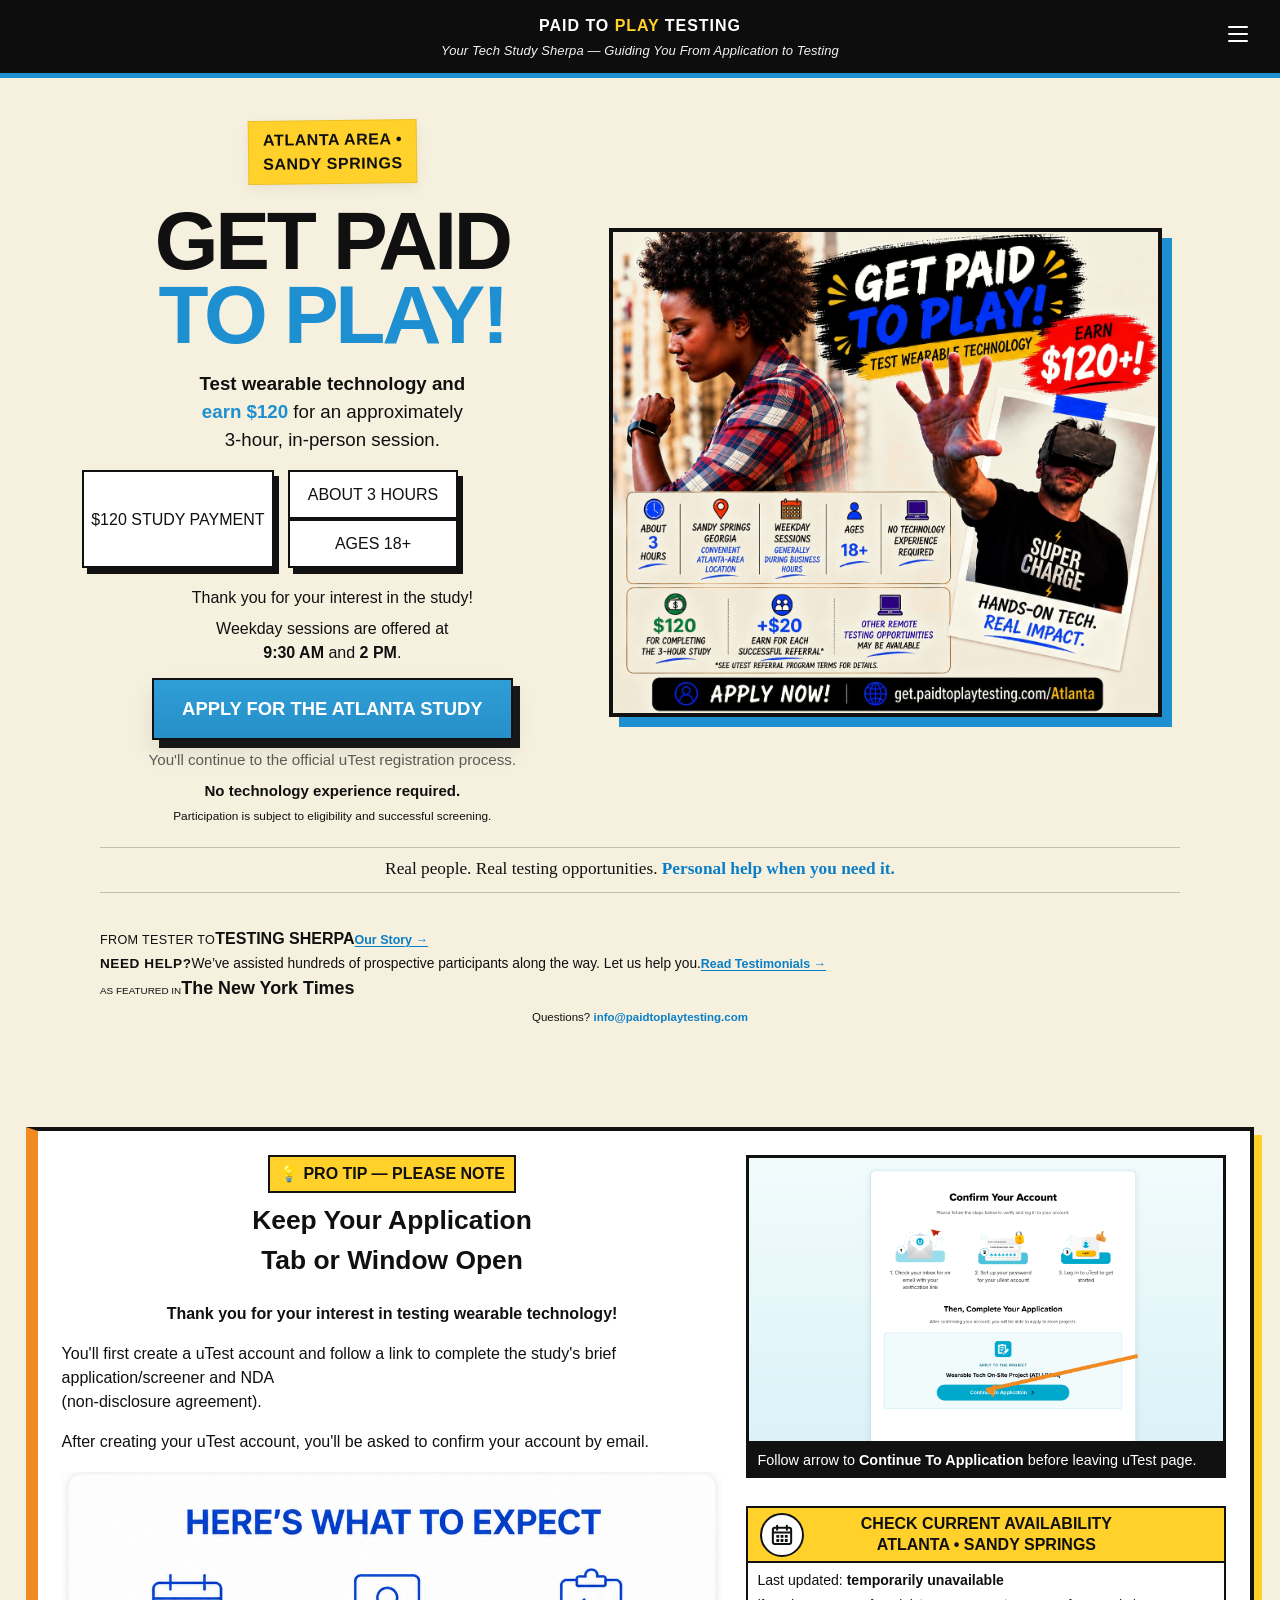
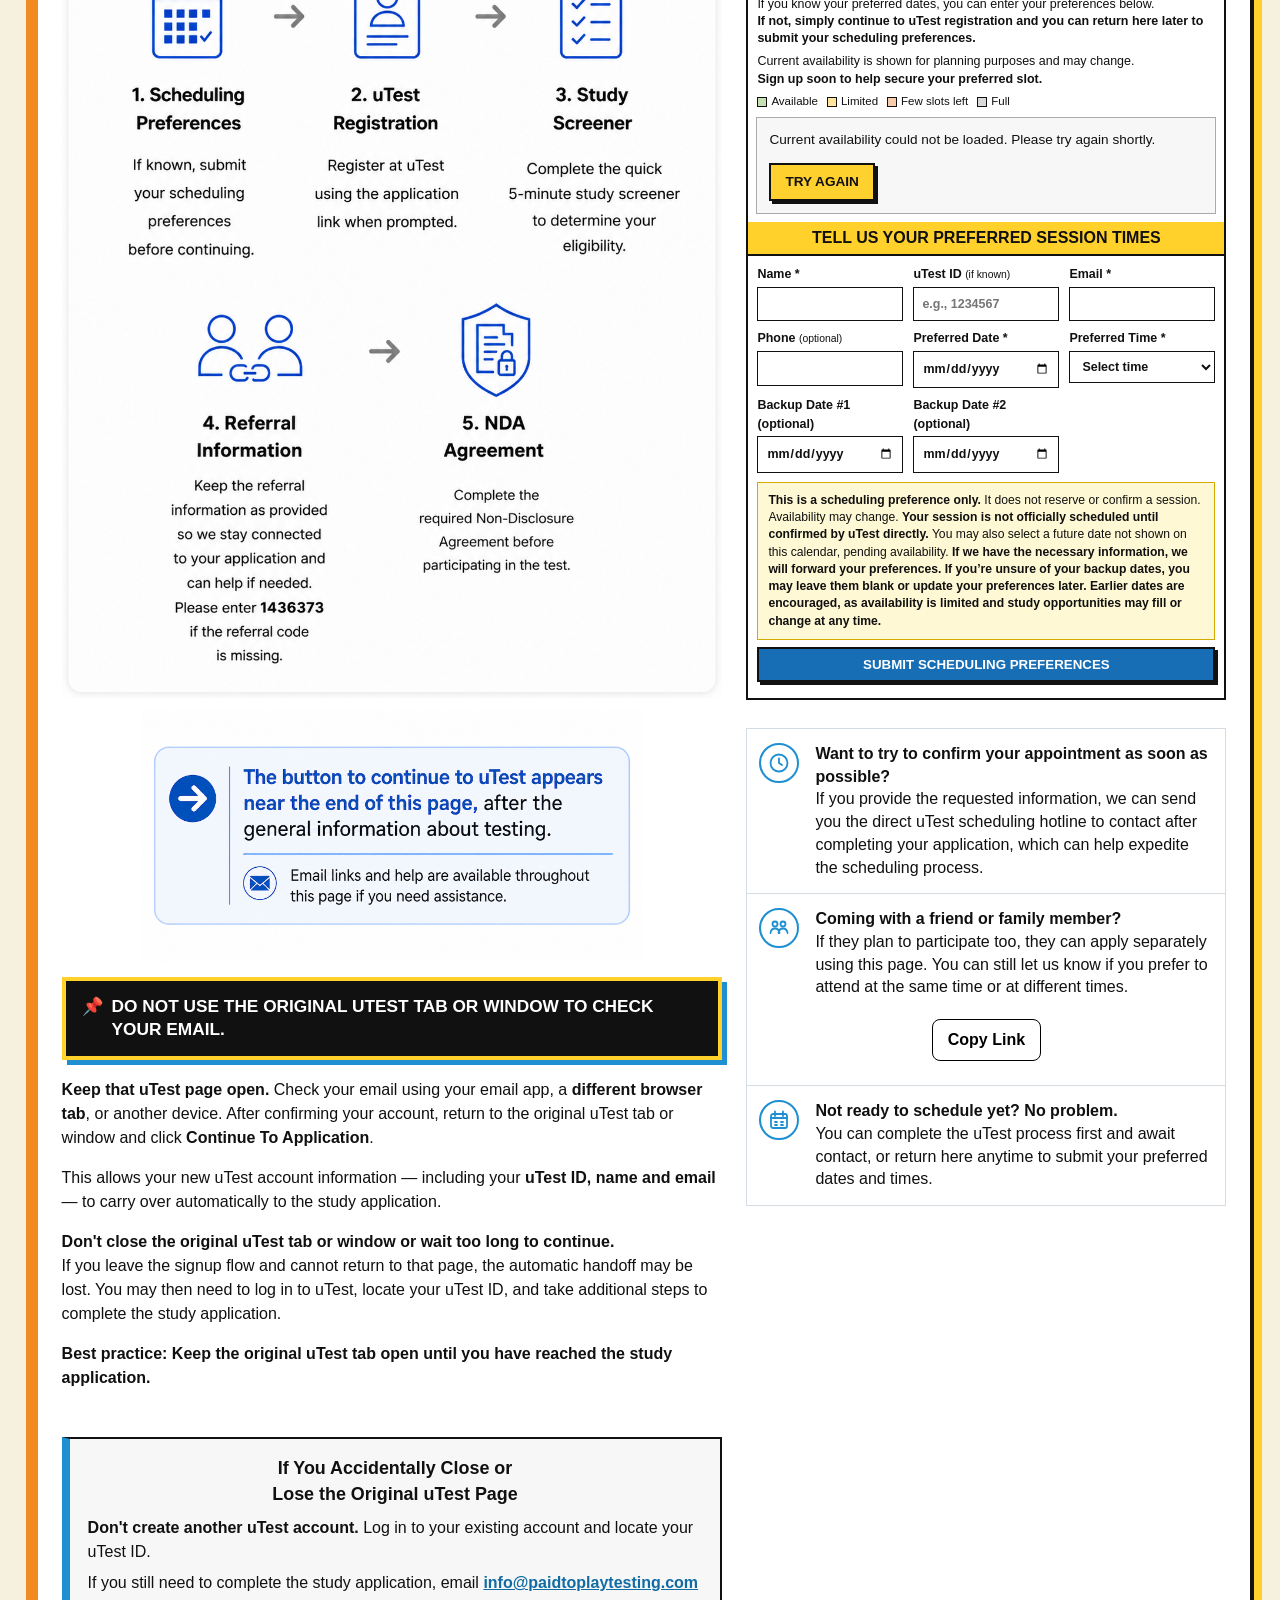
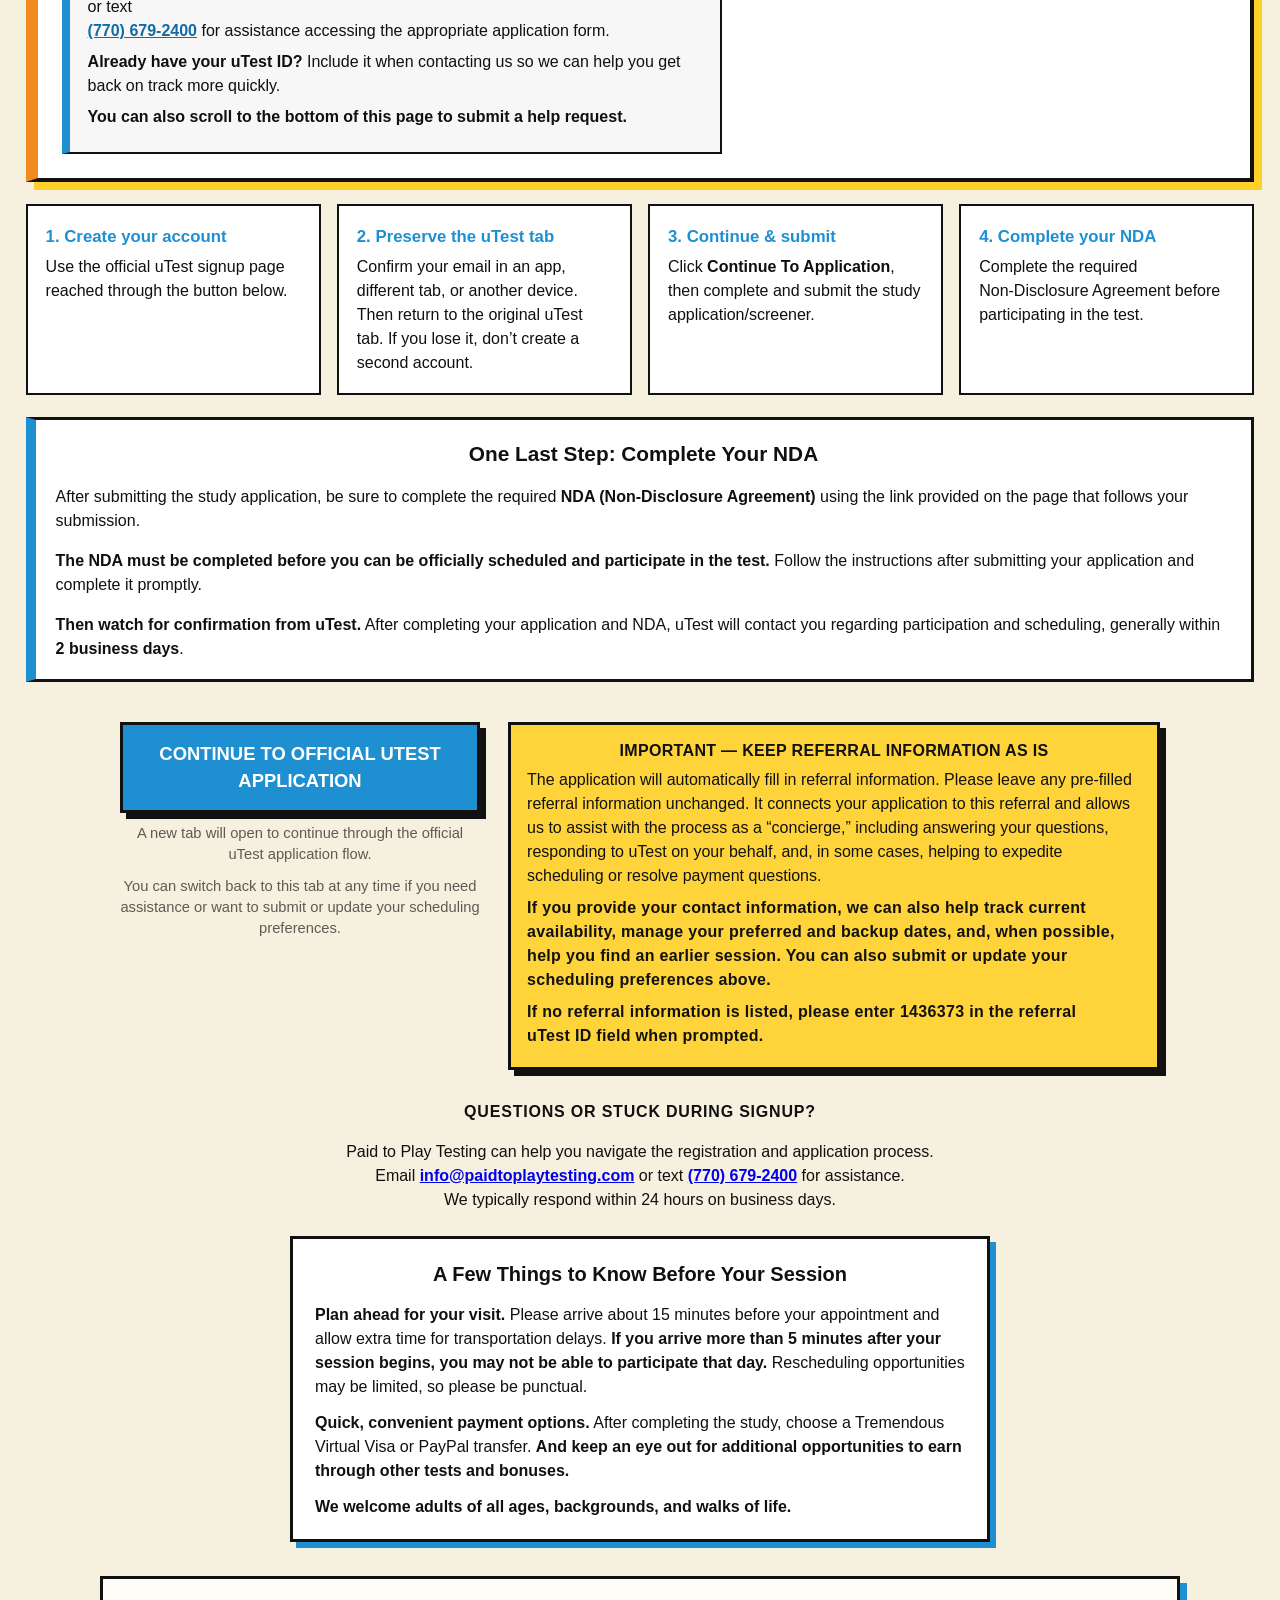
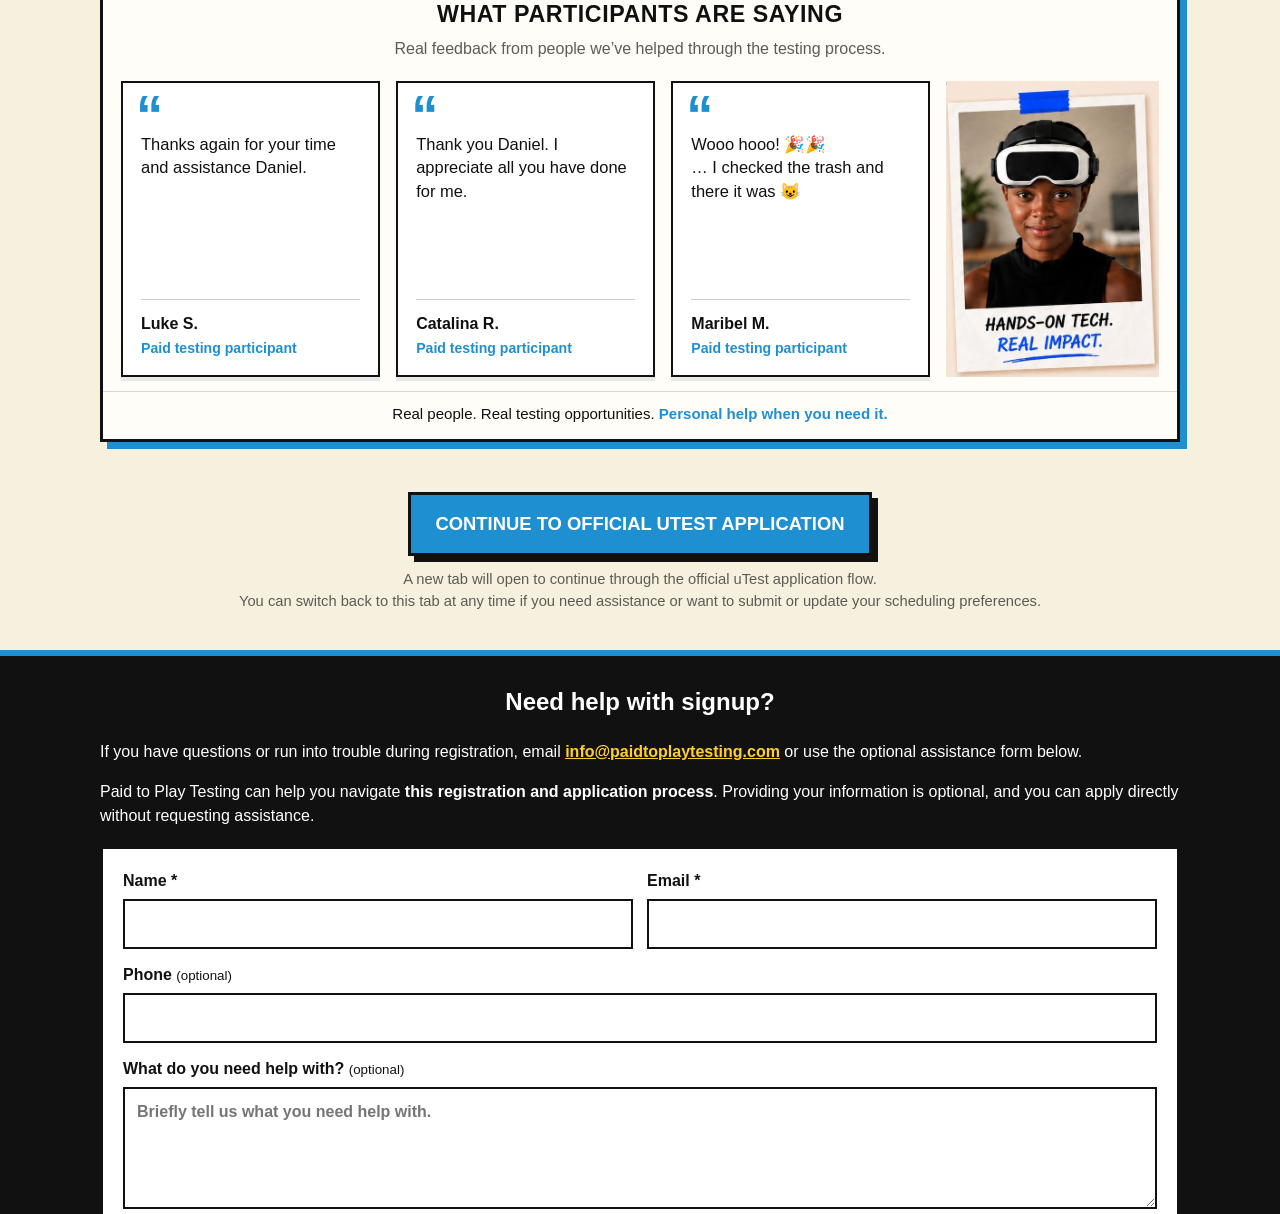
==== commit b35a2c15: "Add files via upload" ====
--- a/Atlanta/index.html
+++ b/Atlanta/index.html
@@ -1710,7 +1710,7 @@
 body.atlanta .atlanta-trust-transition{box-sizing:border-box}
 body.atlanta .atlanta-trust-transition .atlanta-trust-transition-inner{box-sizing:border-box;text-align:center}
 @media (min-width:901px){
-  body.atlanta .atlanta-trust-transition{width:min(1080px,92vw);margin:0 auto;border-top:1px solid rgba(17,17,17,.22);border-bottom:1px solid rgba(17,17,17,.22)}
+  body.atlanta .atlanta-trust-transition{width:min(1080px,92vw);margin:-25px auto 0;border-top:1px solid rgba(17,17,17,.22);border-bottom:1px solid rgba(17,17,17,.22)}
   body.atlanta .atlanta-trust-transition-inner{padding:10px 18px 11px;font-family:Georgia,"Times New Roman",serif;font-size:1.08rem;line-height:1.3;color:#111}
   body.atlanta .atlanta-trust-transition-blue{color:#0a7fc7;font-weight:700}
   body.atlanta .atlanta-trust-transition-mobile-break{display:none}
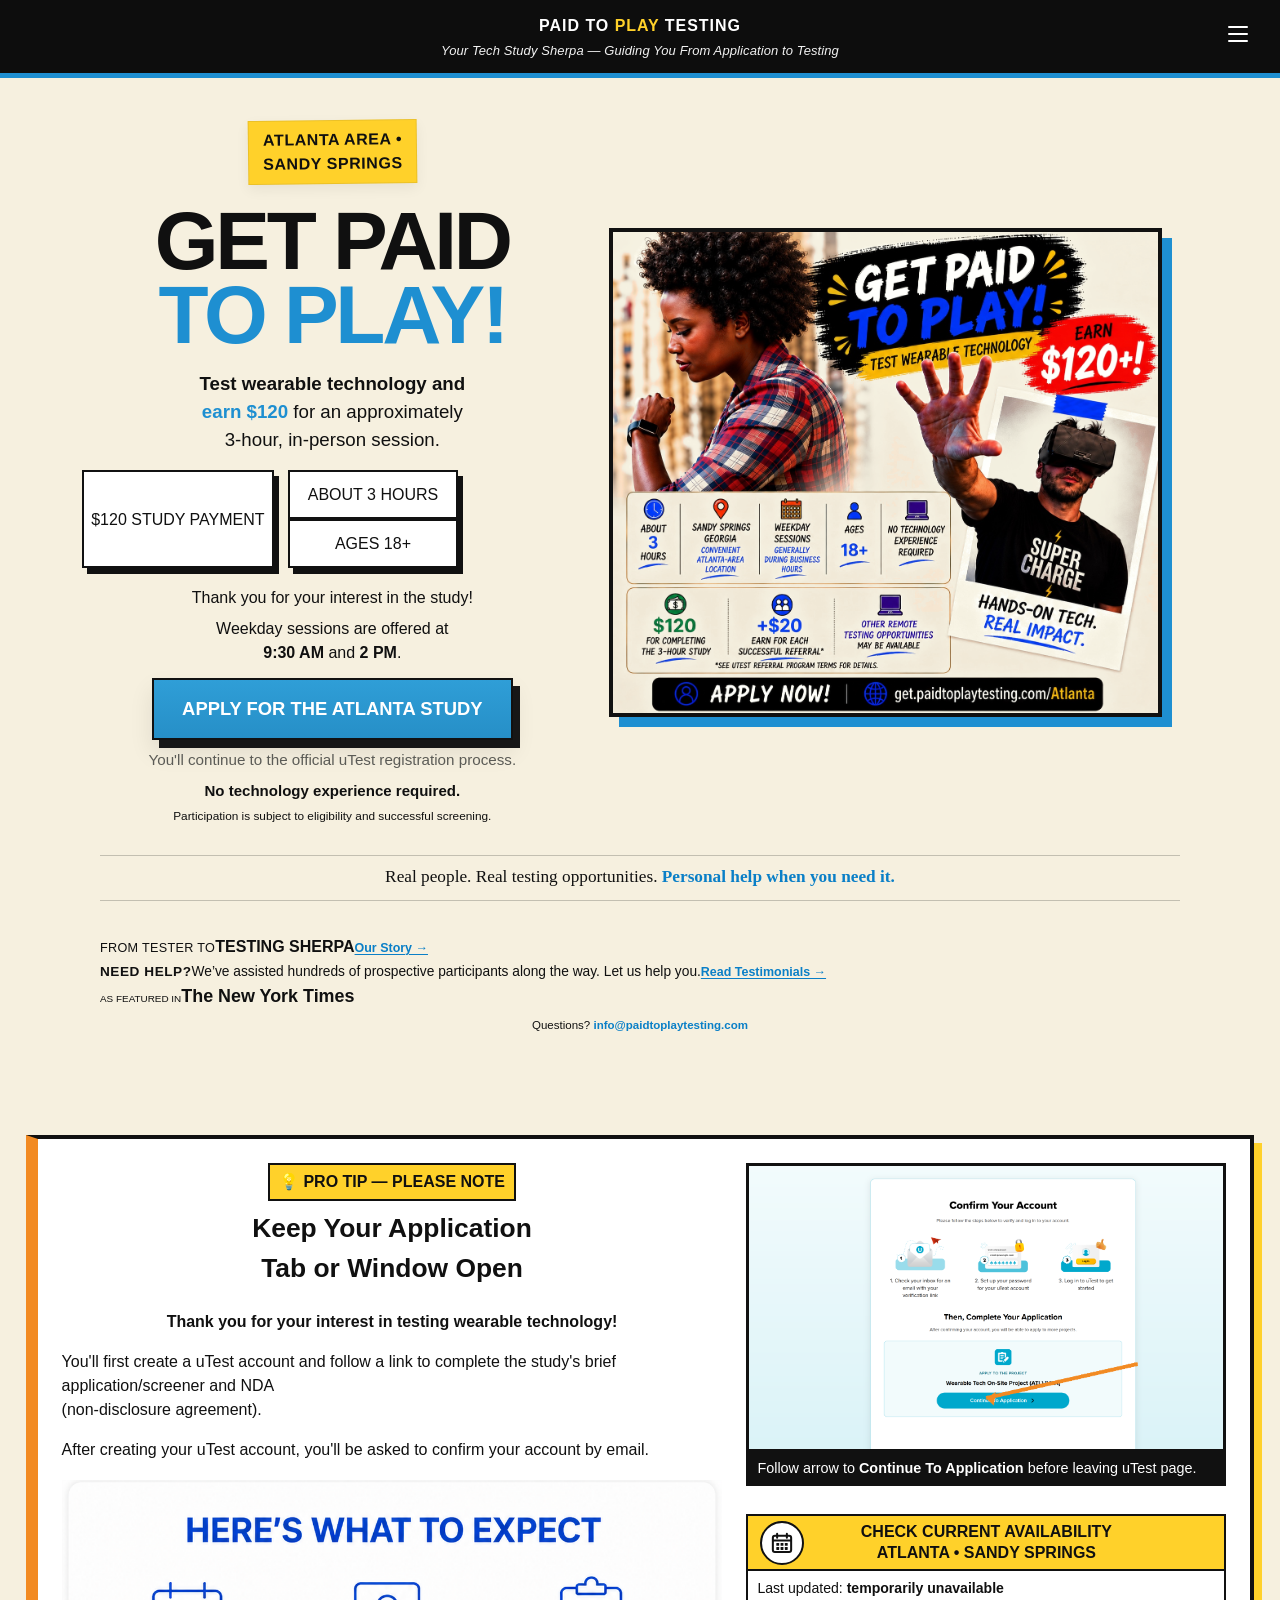
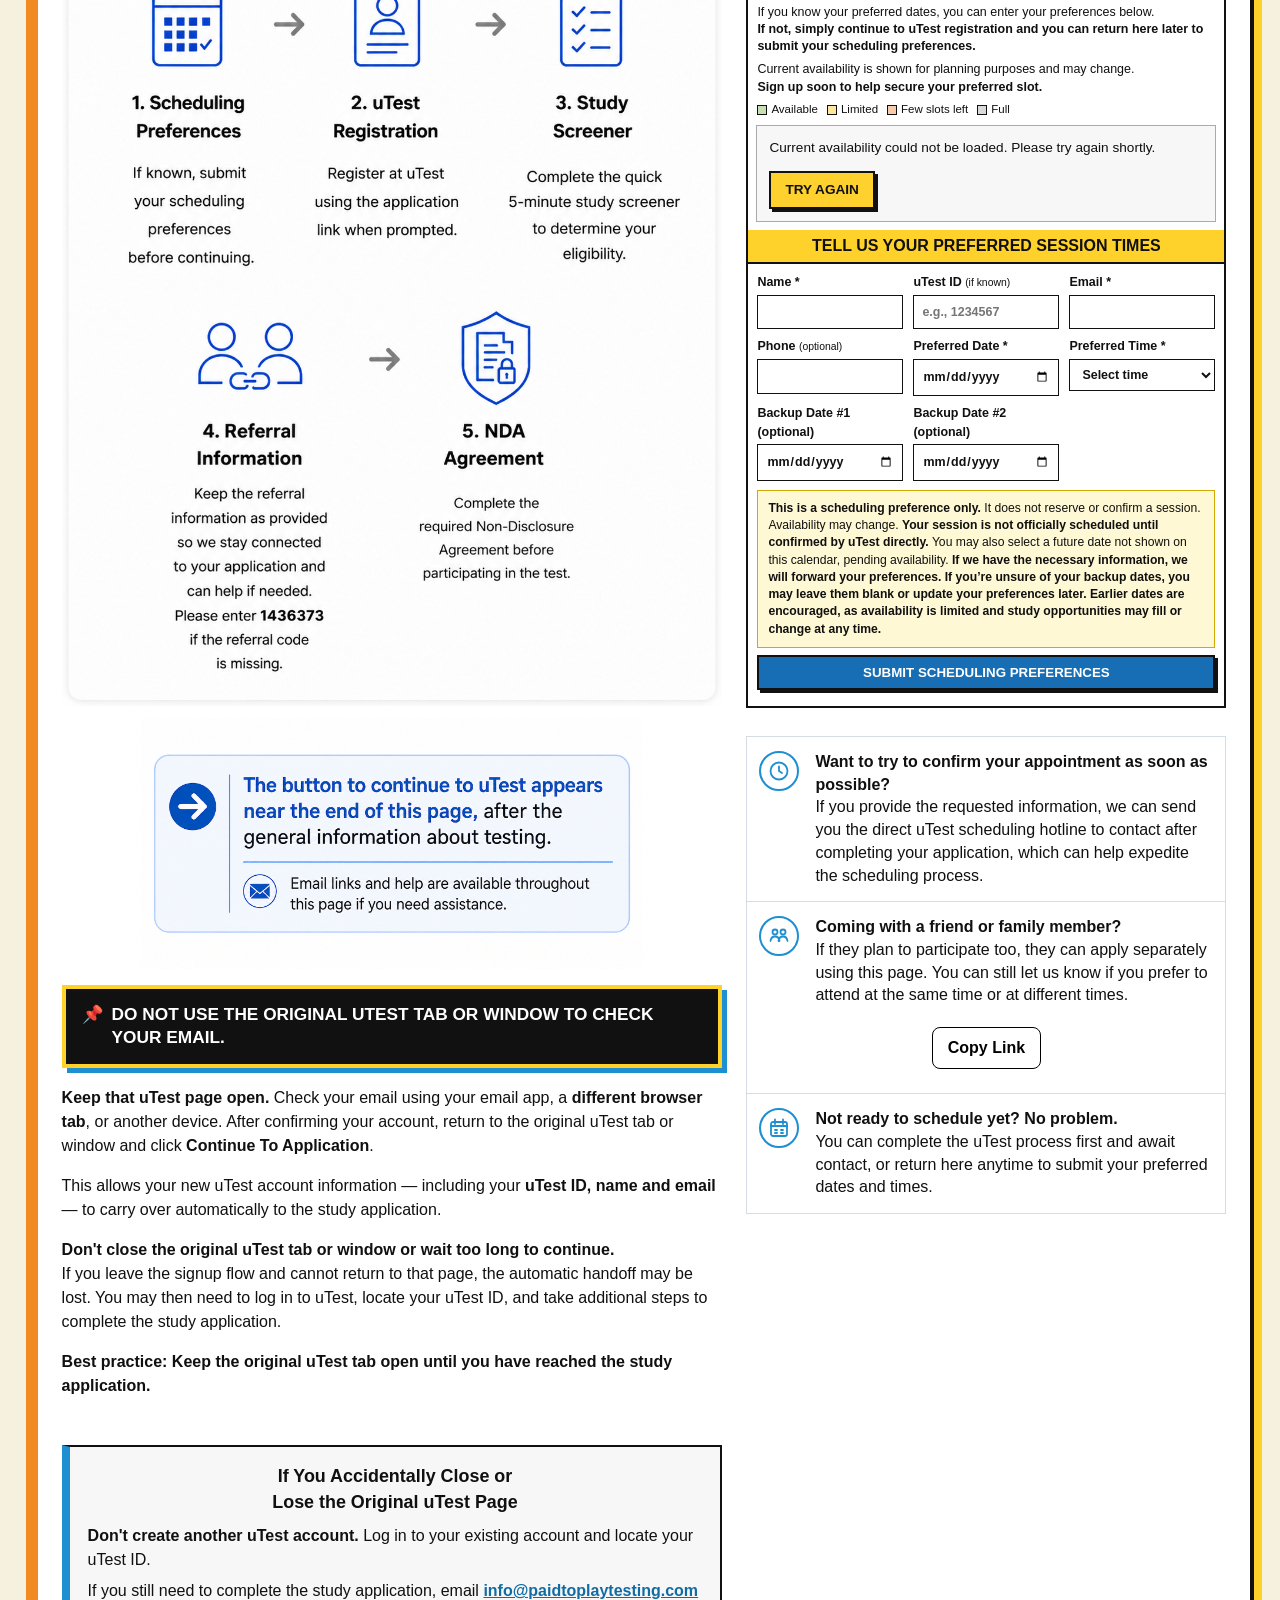
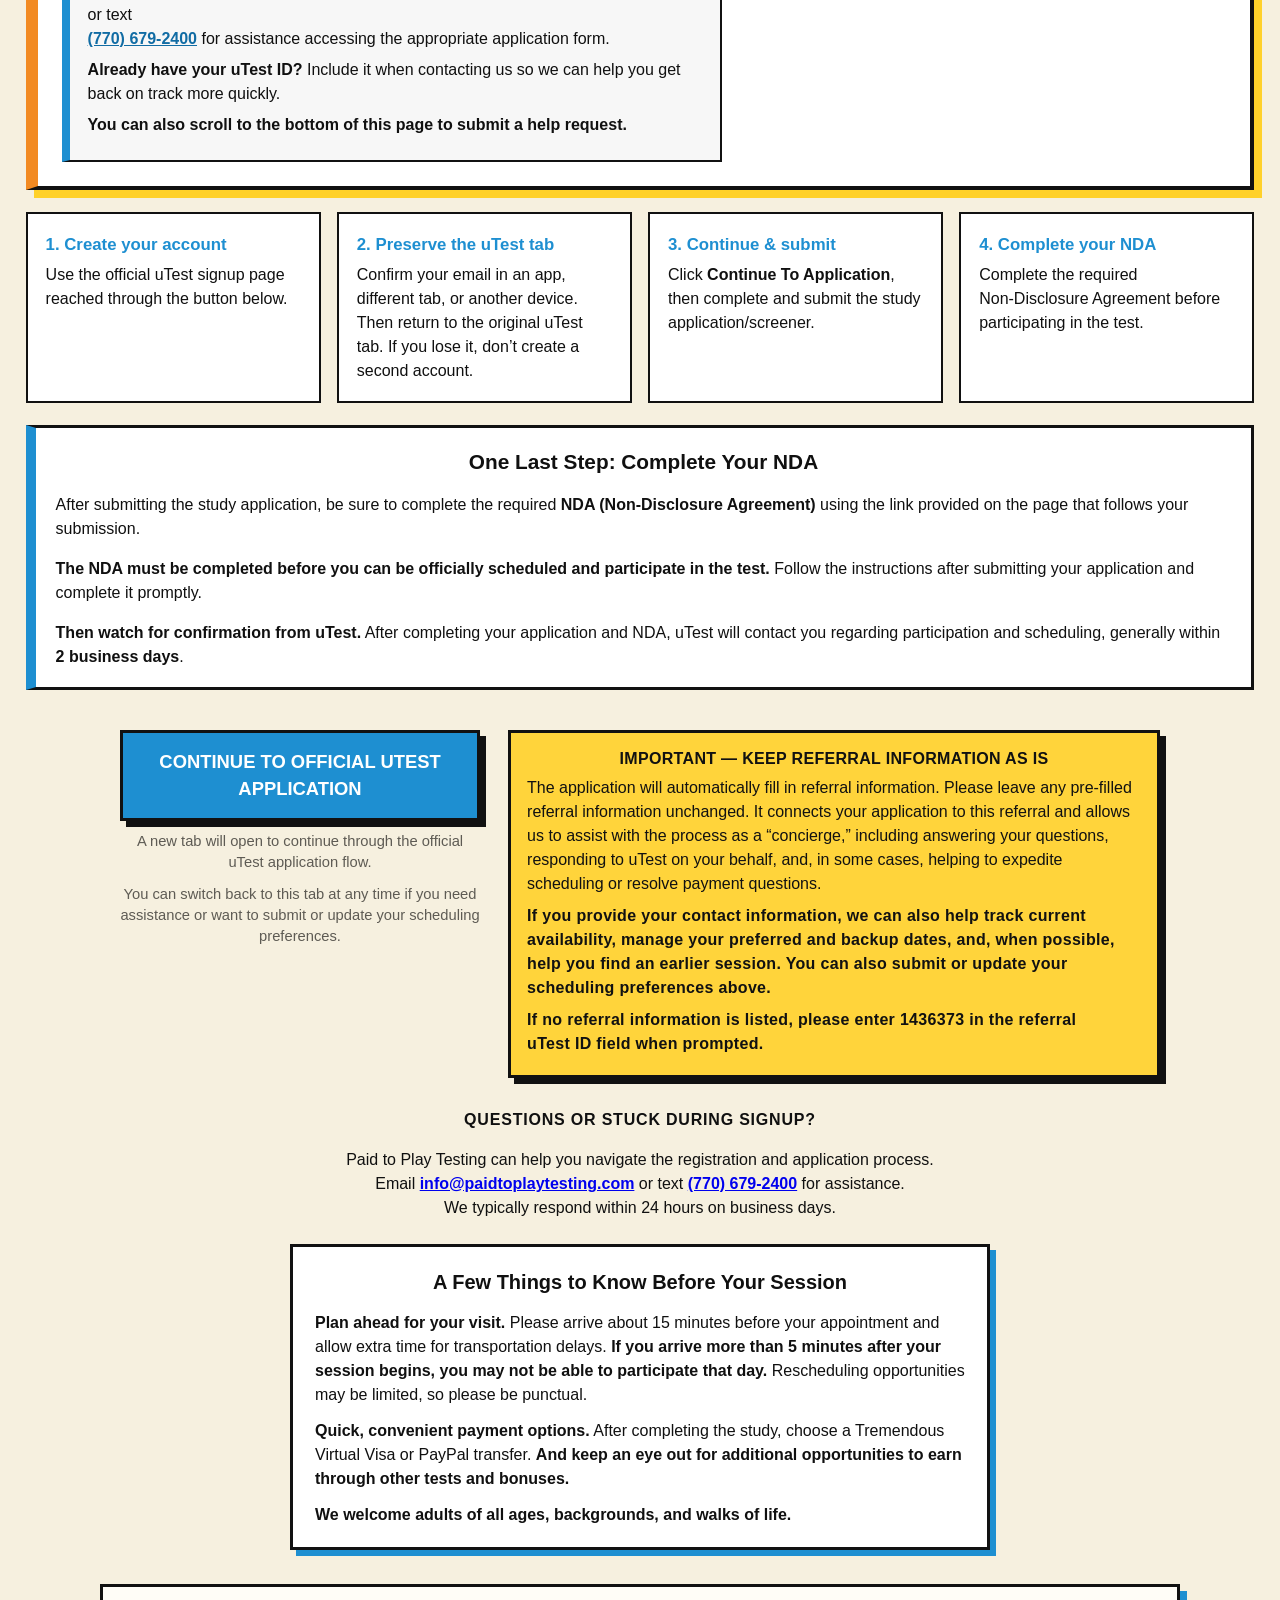
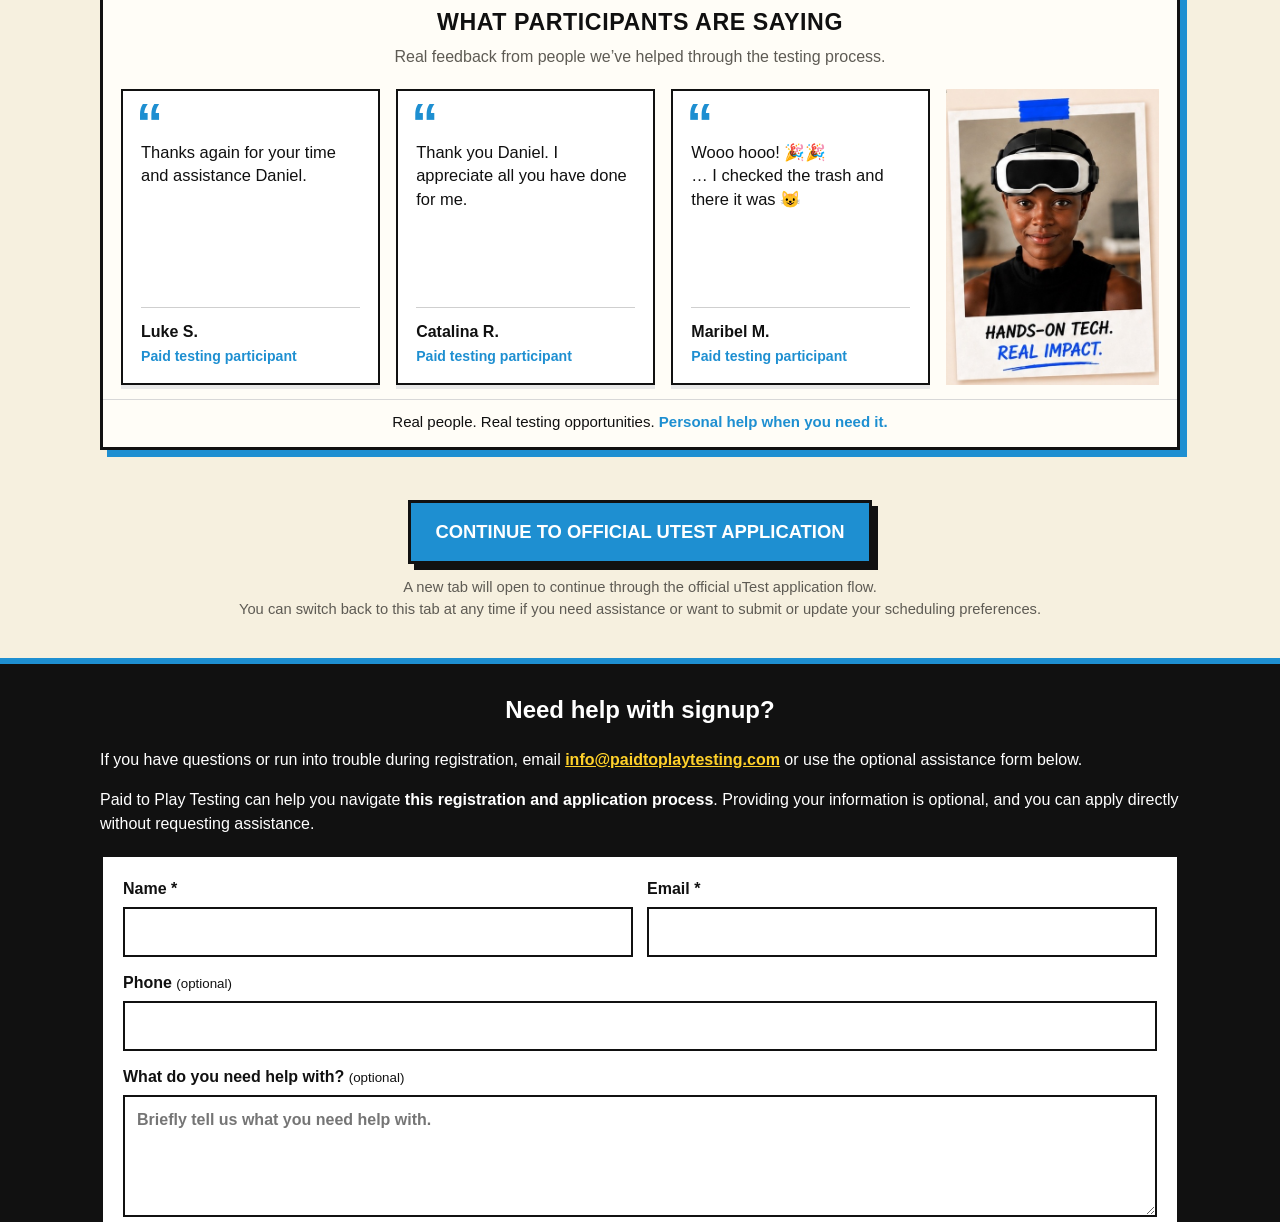
==== commit a6e327d0: "Add files via upload" ====
--- a/Atlanta/index.html
+++ b/Atlanta/index.html
@@ -1710,7 +1710,7 @@
 body.atlanta .atlanta-trust-transition{box-sizing:border-box}
 body.atlanta .atlanta-trust-transition .atlanta-trust-transition-inner{box-sizing:border-box;text-align:center}
 @media (min-width:901px){
-  body.atlanta .atlanta-trust-transition{width:min(1080px,92vw);margin:-25px auto 0;border-top:1px solid rgba(17,17,17,.22);border-bottom:1px solid rgba(17,17,17,.22)}
+  body.atlanta .atlanta-trust-transition{width:min(1080px,92vw);margin:-17px auto 0;border-top:1px solid rgba(17,17,17,.22);border-bottom:1px solid rgba(17,17,17,.22)}
   body.atlanta .atlanta-trust-transition-inner{padding:10px 18px 11px;font-family:Georgia,"Times New Roman",serif;font-size:1.08rem;line-height:1.3;color:#111}
   body.atlanta .atlanta-trust-transition-blue{color:#0a7fc7;font-weight:700}
   body.atlanta .atlanta-trust-transition-mobile-break{display:none}
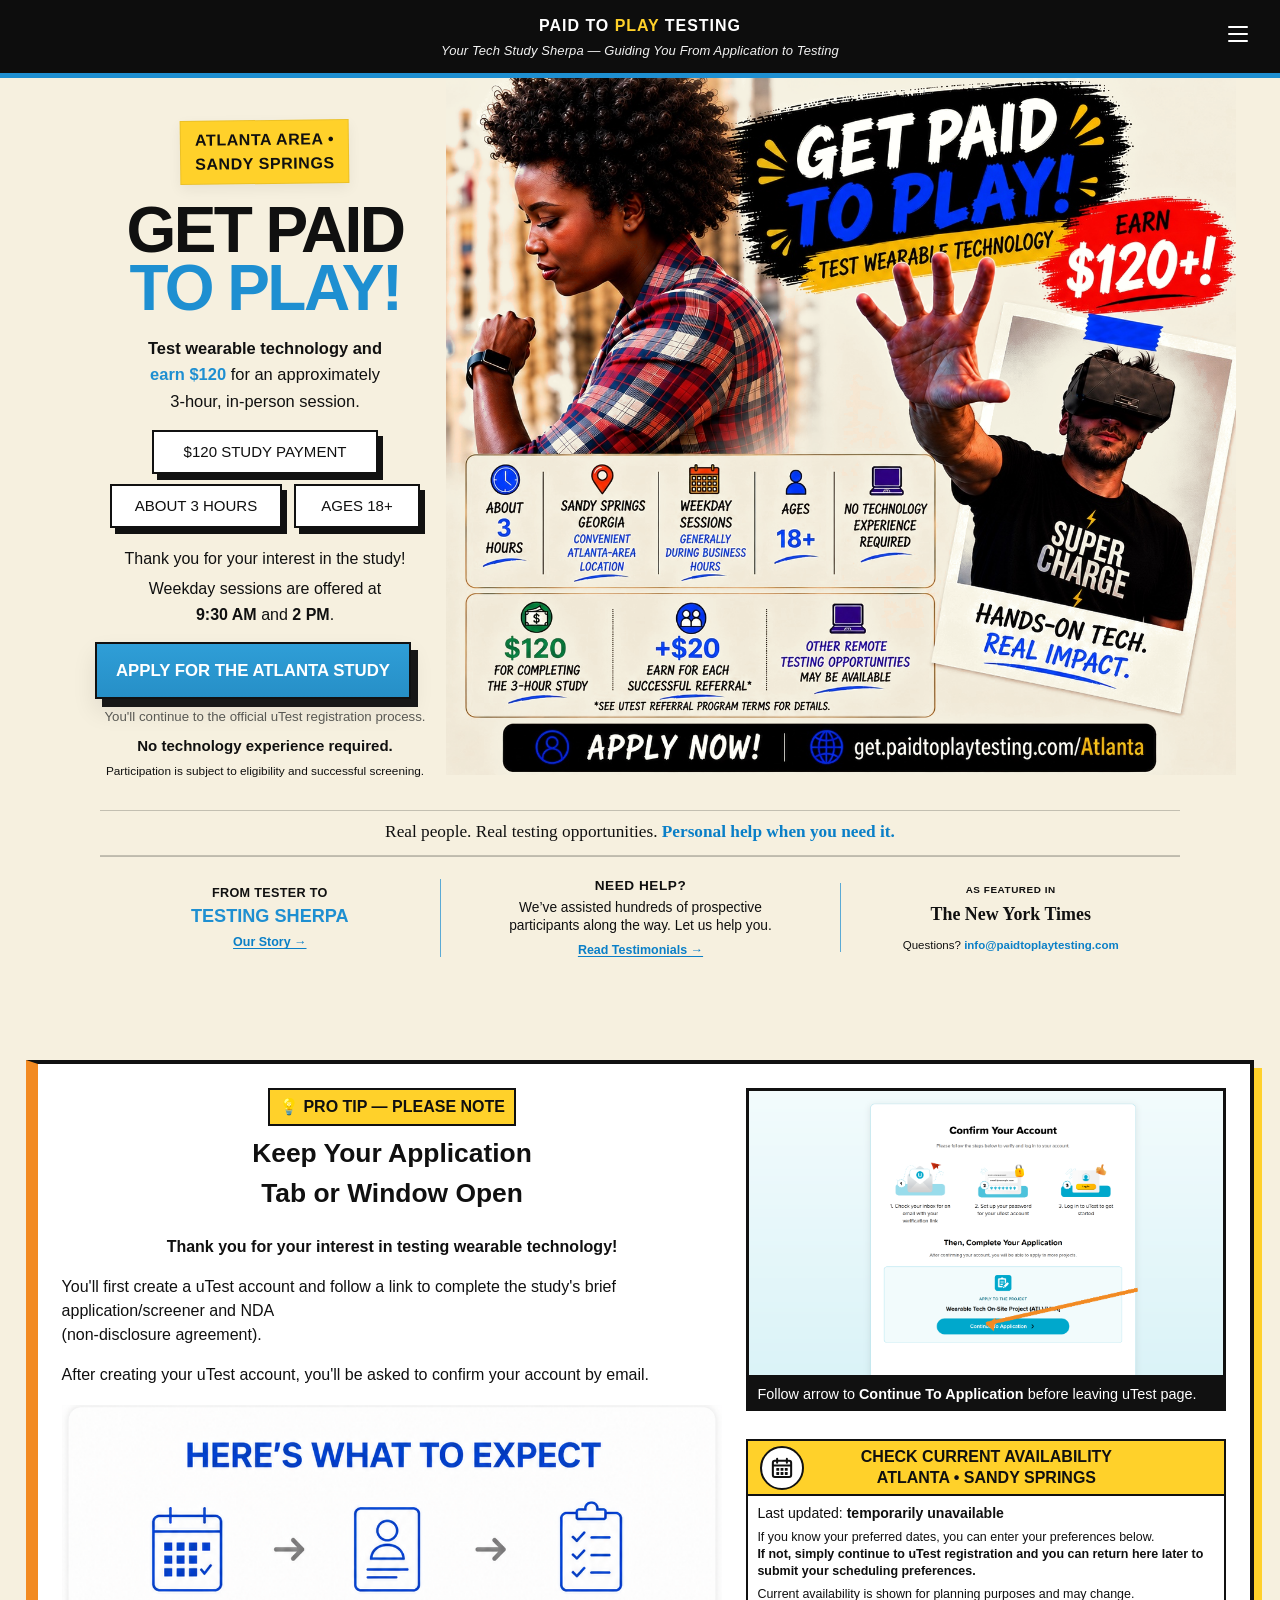
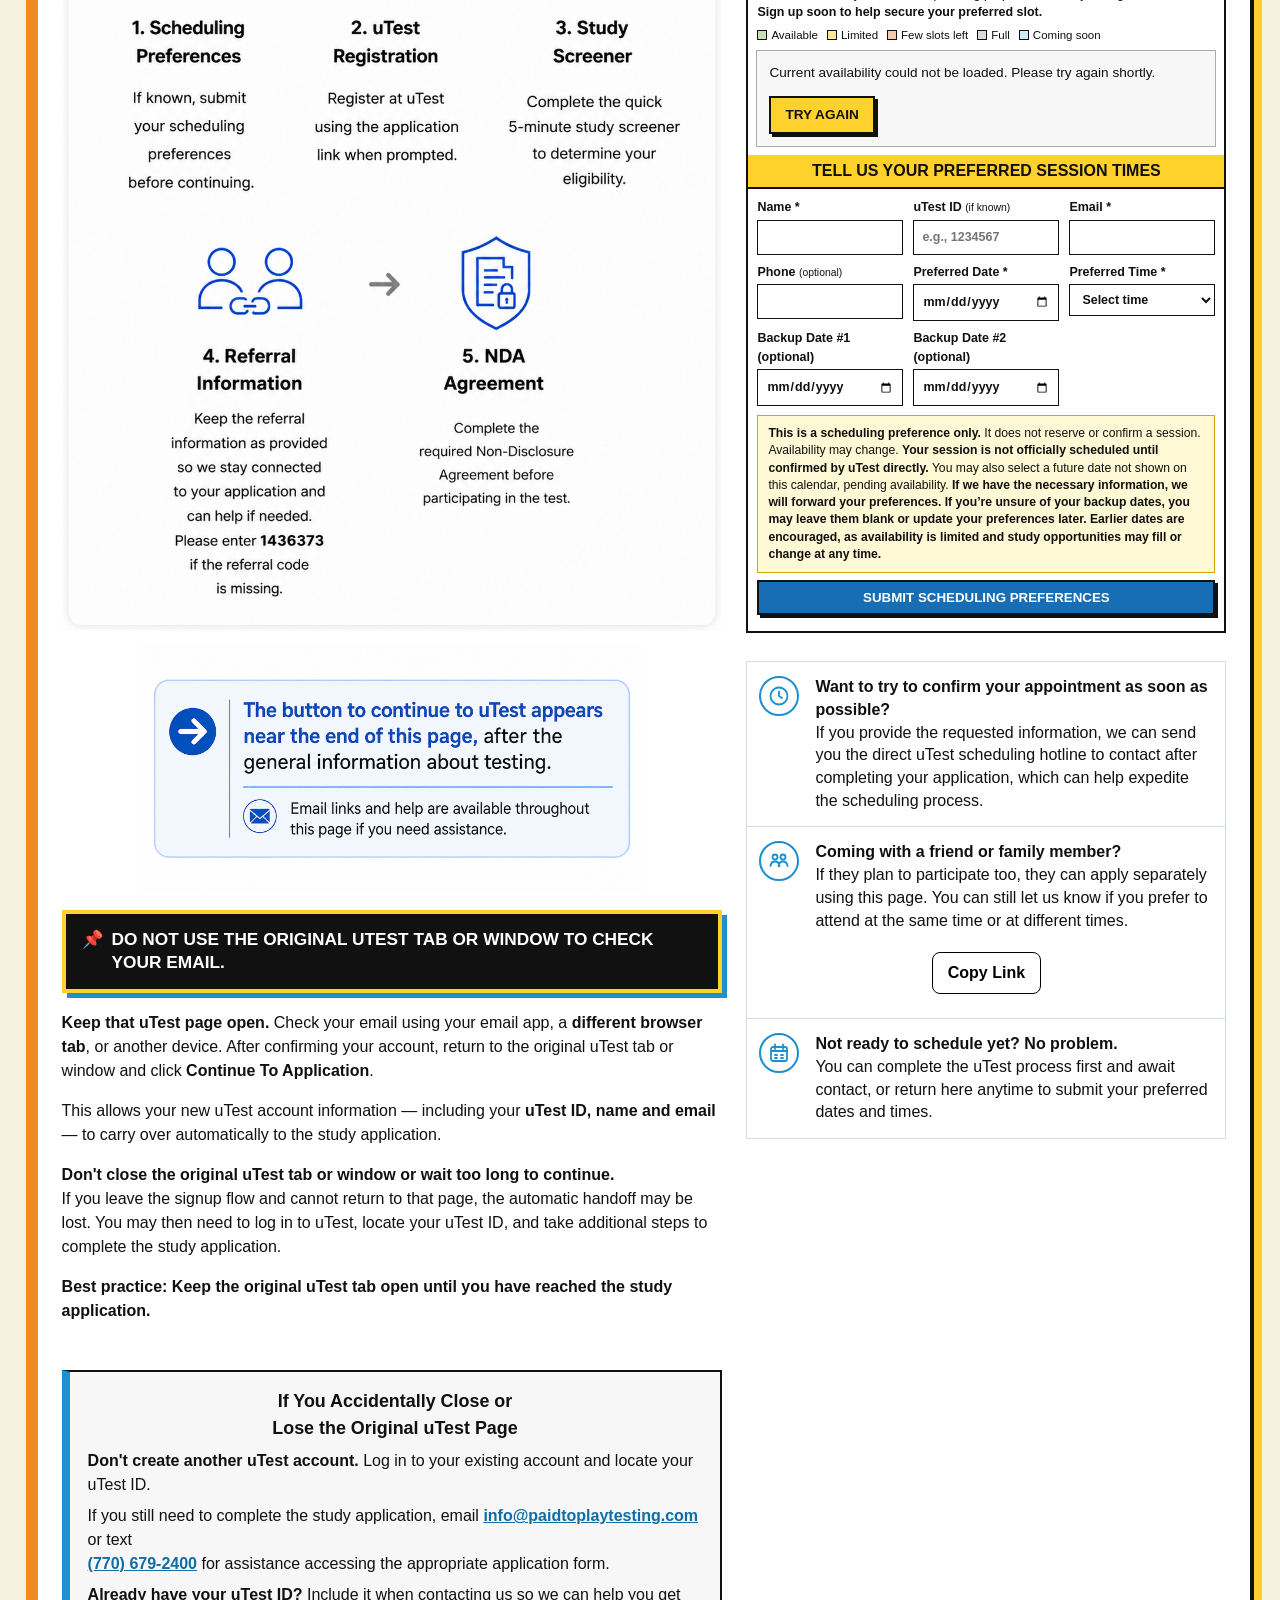
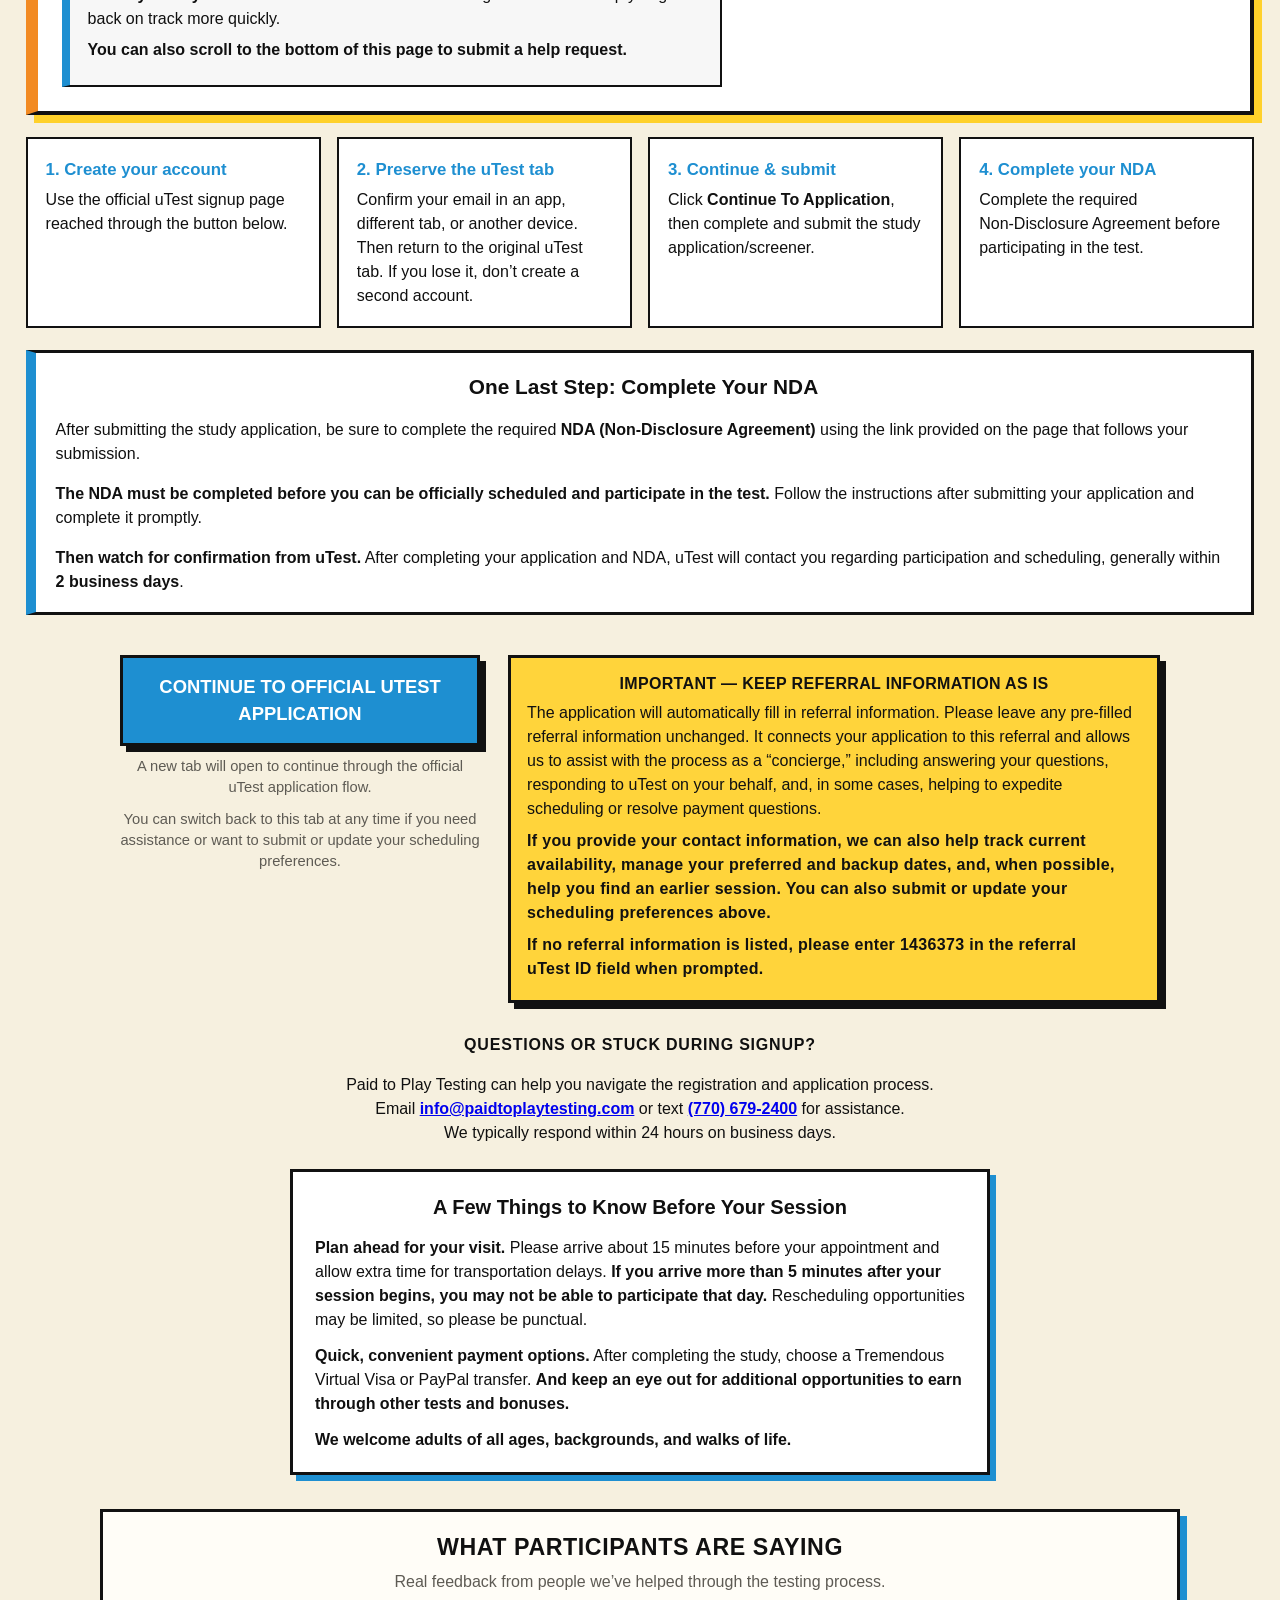
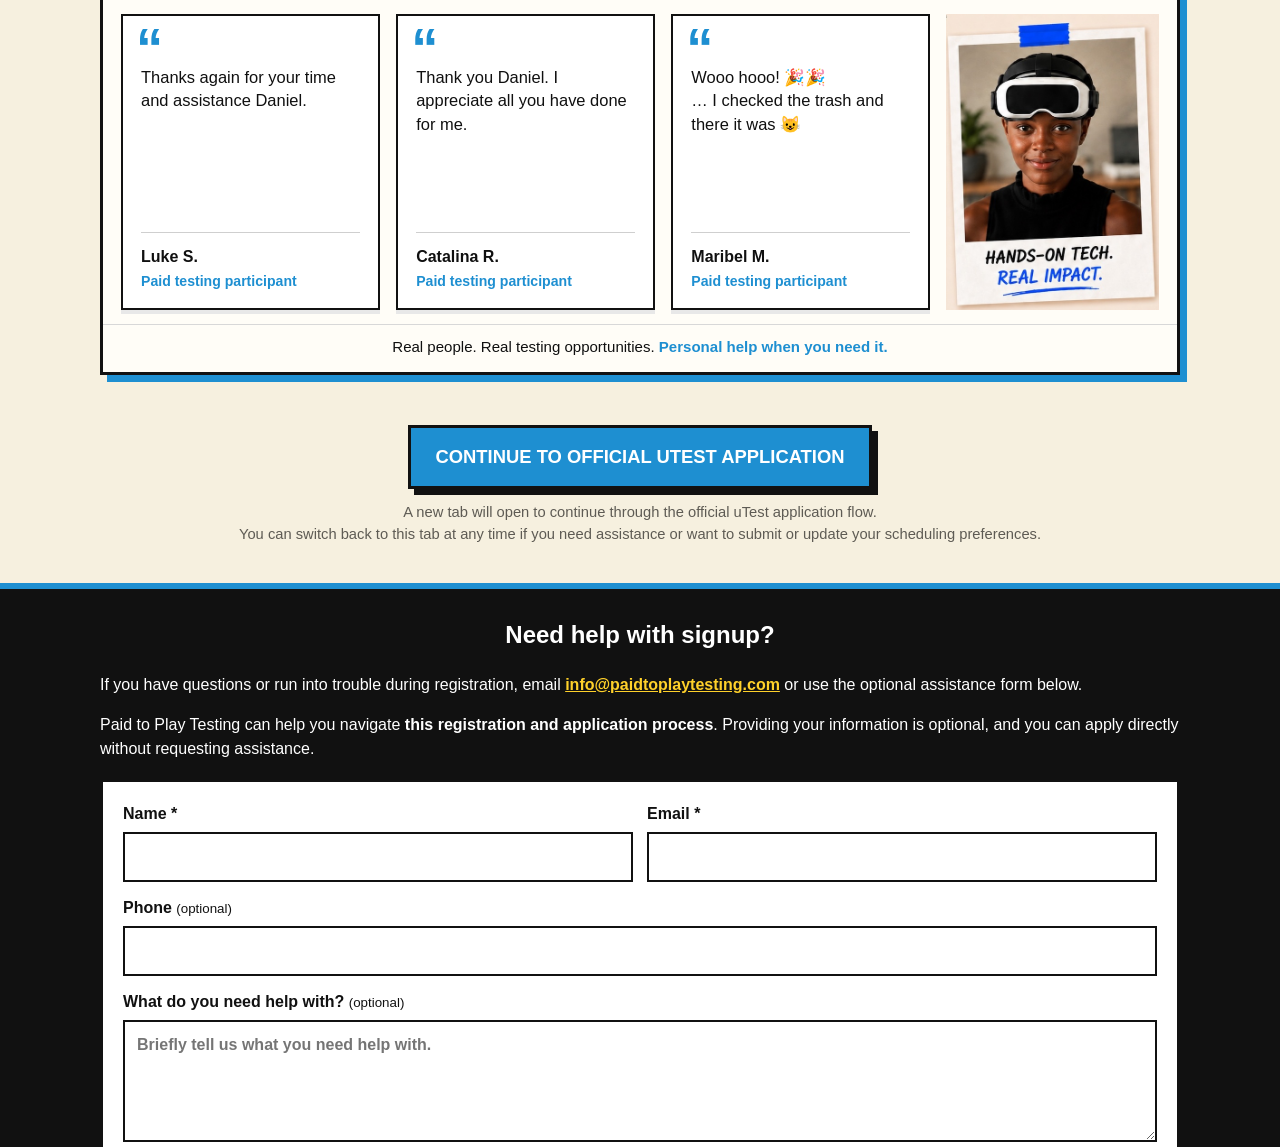
==== commit d29a8b51: "Add files via upload" ====
--- a/Atlanta/index.html
+++ b/Atlanta/index.html
@@ -2051,7 +2051,7 @@
         <div class="availability-meta">Last updated: <strong class="availability-updated">Loading…</strong></div>
         <p class="availability-clarification">If you know your preferred dates, you can enter your preferences below.<span class="desktop-scheduling-clarification-break"><br></span> <strong>If not, simply continue to uTest registration and you can return here later to submit your scheduling preferences.</strong></p>
         <p class="availability-top-note">Current availability is shown for planning purposes and may change. <strong class="availability-top-urgency">Sign up soon to help secure your preferred slot.</strong></p>
-        <div class="availability-legend" aria-label="Availability status legend"><span><i class="lg-available"></i>Available</span><span><i class="lg-limited"></i>Limited</span><span><i class="lg-few"></i>Few slots left</span><span><i class="lg-full"></i>Full</span></div>
+        <div class="availability-legend" aria-label="Availability status legend"><span><i class="lg-available"></i>Available</span><span><i class="lg-limited"></i>Limited</span><span><i class="lg-few"></i>Few slots left</span><span><i class="lg-full"></i>Full</span><span><i class="lg-pending"></i>Coming soon</span></div>
         <div class="availability-weeks" aria-live="polite">
           <div class="availability-loading">Loading current availability…</div>
         </div>
@@ -2280,6 +2280,8 @@
     };
     const dayHeaders=rows.map(r=>`<th><div>${esc(displayDay(r.day))}</div><div>${esc(displayDate(r.date))}</div></th>`).join('');
     function publicStatus(v){
+      const raw=String(v ?? '').trim().toUpperCase();
+      if(raw==='PENDING') return {cls:'pending',label:'COMING SOON'};
       if(v===null || v==='' || typeof v==='undefined') return {cls:'full',label:'FULL'};
       const n=Number(v);
       if(!Number.isFinite(n)) return {cls:'empty',label:'—'};
--- a/assets/style.css
+++ b/assets/style.css
@@ -368,6 +368,11 @@
   background:#f8cbad;
   font-weight:900;
 }
+.availability-table td.pending{
+  background:#cfe8f6;
+  color:#174f73;
+  font-weight:900;
+}
 .availability-table td.full{
   background:#d9d9d9;
   color:#333;
@@ -404,6 +409,7 @@
 .availability-legend .lg-limited{background:#ffe699}
 .availability-legend .lg-few{background:#f8cbad}
 .availability-legend .lg-full{background:#d9d9d9}
+.availability-legend .lg-pending{background:#cfe8f6}
 
 
 /* v47 — tighten calendar and move full scheduling disclaimer to form box */
@@ -419,6 +425,7 @@
 .availability-table td.available,
 .availability-table td.limited,
 .availability-table td.few,
+.availability-table td.pending,
 .availability-table td.full{
   font-size:.61rem;
   letter-spacing:-.2px;
@@ -596,6 +603,7 @@
   .availability-table td.available,
   .availability-table td.limited,
   .availability-table td.few,
+  .availability-table td.pending,
   .availability-table td.full{
     font-size:.60rem;
     letter-spacing:-.25px;
@@ -703,6 +711,7 @@
   .availability-table td.available,
   .availability-table td.limited,
   .availability-table td.few,
+  .availability-table td.pending,
   .availability-table td.full{
     font-size:.52rem !important;
     letter-spacing:-.35px !important;
@@ -724,6 +733,7 @@
   .availability-table td.available,
   .availability-table td.limited,
   .availability-table td.few,
+  .availability-table td.pending,
   .availability-table td.full{
     font-size:.47rem !important;
     letter-spacing:-.45px !important;
@@ -2852,3 +2862,221 @@
 /* v147: first CTA desktop-only explanatory-copy spacing */
 .desktop-first-app-note-gap{display:none;}
 @media (min-width:769px){.desktop-first-app-note-gap{display:block;height:10px;}}
+
+/* FINAL PRODUCTION COMPOSITE HERO INTEGRATION
+   Clean v148 base + v149 credibility bridge + finished campaign composites.
+   Refinement v4: compact centered desktop fact pyramid, tighter left vertical grouping,
+   corrected composite alignment, and shorter CTA note copy. */
+.hero-credibility{padding:6px 0 27px;background:var(--paper)}
+.credibility-grid{display:grid;grid-template-columns:1fr 1.18fr 1fr;align-items:center;min-height:92px;border-top:1px solid rgba(16,16,16,.24);padding-top:22px}
+.credibility-item{min-height:64px;display:flex;flex-direction:column;align-items:center;justify-content:center;text-align:center;padding:0 24px}
+.credibility-item+.credibility-item{border-left:1px solid rgba(30,143,209,.72)}
+.credibility-story{font-weight:900;font-size:1.05rem;line-height:1.18}
+.credibility-story strong{color:var(--blue);font-size:1.08em;margin-top:4px}
+.credibility-eyebrow{font-size:.67rem;font-weight:900;letter-spacing:.055em;margin-bottom:4px}
+.credibility-press strong{font-family:Georgia,'Times New Roman',serif;font-size:1.38rem;line-height:1.1}
+.credibility-proof{font-size:.95rem;line-height:1.35}
+
+body.atlanta .hero .visual,body.midtown .hero .visual{min-width:0}
+body.atlanta .hero .hero-art,body.midtown .hero .hero-art{
+  width:100%;height:auto;display:block;object-fit:contain;object-position:center;
+  border:0 !important;outline:0 !important;box-shadow:none !important;background:transparent !important;
+}
+
+@media (min-width:901px){
+  body.atlanta .hero .hero-grid,body.midtown .hero .hero-grid{
+    grid-template-columns:minmax(0,.84fr) minmax(0,1.16fr) !important;
+    gap:24px !important;align-items:start !important;transform:none !important;left:0 !important;
+  }
+  body.atlanta .hero .copy,body.midtown .hero .copy{min-width:0}
+
+  /* Desktop study-detail controls: compact, content-proportional 1-over-2 pyramid. */
+  body.atlanta .hero .offer,body.midtown .hero .offer{
+    display:flex !important;
+    flex-direction:column;
+    align-items:center;
+    gap:10px !important;
+    width:max-content !important;
+    max-width:100% !important;
+    margin:12px auto 14px !important;
+  }
+  body.atlanta .hero .offer-lower-pair,body.midtown .hero .offer-lower-pair{
+    display:inline-flex;
+    align-items:stretch;
+    justify-content:center;
+    gap:12px;
+    width:max-content;
+    max-width:100%;
+  }
+  body.atlanta .hero .pill,body.midtown .hero .pill{
+    min-width:0;
+    box-sizing:border-box;
+    justify-self:center !important;
+    min-height:44px;
+    font-size:.94rem;
+    line-height:1.18;
+    padding:10px 16px;
+    white-space:nowrap;
+  }
+  body.atlanta .hero .offer-detail-trigger:first-of-type,
+  body.midtown .hero .offer-detail-trigger:first-of-type{
+    width:226px !important;
+    align-self:center !important;
+  }
+  body.atlanta .hero .offer-detail-trigger[data-detail="duration"],
+  body.midtown .hero .offer-detail-trigger[data-detail="duration"]{
+    width:172px !important;
+  }
+  body.atlanta .hero .offer-detail-trigger[data-detail="age"],
+  body.midtown .hero .offer-detail-trigger[data-detail="age"]{
+    width:126px !important;
+  }
+  body.atlanta .hero .lead,body.midtown .hero .lead{
+    margin-bottom:2px !important;
+  }
+  body.atlanta .hero .session-times,body.midtown .hero .session-times{
+    margin-bottom:9px !important;
+  }
+  body.atlanta .hero .hero-cta-row,body.midtown .hero .hero-cta-row{
+    margin-top:10px !important;
+    margin-bottom:8px !important;
+  }
+  body.atlanta .hero .hero-note,body.midtown .hero .hero-note{
+    line-height:1.35;
+  }
+  body.atlanta .hero .visual,body.midtown .hero .visual{
+    width:106%;max-width:660px;justify-self:end;align-self:start;margin-top:-40px;
+  }
+}
+@media (min-width:901px) and (max-width:1249px){
+  body.atlanta .hero .hero-grid,body.midtown .hero .hero-grid{
+    grid-template-columns:minmax(0,.95fr) minmax(0,1.05fr) !important;
+    gap:26px !important;align-items:start !important;
+  }
+  body.atlanta .hero .visual,body.midtown .hero .visual{width:102%;max-width:570px;margin-top:0}
+}
+@media (min-width:601px) and (max-width:900px){
+  body.atlanta .hero .hero-grid,body.midtown .hero .hero-grid{grid-template-columns:1fr;gap:30px;transform:none!important;left:0!important}
+  body.atlanta .hero .visual,body.midtown .hero .visual{width:min(700px,100%);margin:0 auto}
+  .credibility-item{padding:0 14px}
+}
+@media (max-width:600px){
+  body.atlanta .hero .offer,body.midtown .hero .offer{
+    display:grid !important;
+    grid-template-columns:1fr;
+    gap:11px !important;
+    width:min(300px,100%) !important;
+    max-width:100%;
+    margin:20px auto !important;
+  }
+  body.atlanta .hero .offer-lower-pair,body.midtown .hero .offer-lower-pair{
+    display:grid;
+    grid-template-columns:1fr;
+    gap:11px;
+    width:100%;
+  }
+  body.atlanta .hero .pill,body.midtown .hero .pill{
+    width:100%;
+    min-height:44px;
+    padding:10px 14px;
+    line-height:1.18;
+    white-space:normal;
+  }
+  body.atlanta .hero .visual,body.midtown .hero .visual{width:100%;margin:-24px auto 0}
+  .hero-credibility{padding:10px 0 24px}
+  .credibility-grid{grid-template-columns:1fr;border-top:1px solid rgba(16,16,16,.24);padding-top:7px;min-height:0}
+  .credibility-item{min-height:0;padding:14px 12px}
+  .credibility-item+.credibility-item{border-left:0;border-top:1px solid rgba(30,143,209,.48)}
+  .credibility-proof{font-size:.94rem;max-width:300px;margin:0 auto}
+}
+
+/* ATLANTA DESKTOP GEOMETRY PARITY — locked Midtown 1440x900 visual master.
+   Desktop only. Keeps the existing Atlanta content/artwork and reproduces the
+   pre-1280 Midtown left-lane proportions, spacing, and hero/art relationship. */
+@media (min-width:901px){
+  body.atlanta .hero{
+    padding-top:0 !important;
+    padding-bottom:14px !important;
+  }
+  body.atlanta .hero .hero-grid{
+    width:min(1080px,92vw) !important;
+    grid-template-columns:330px minmax(0,1fr) !important;
+    gap:16px !important;
+    align-items:start !important;
+    overflow:visible !important;
+  }
+  body.atlanta .hero .copy{
+    width:330px !important;
+    max-width:330px !important;
+    min-width:0 !important;
+    justify-self:start !important;
+    text-align:center !important;
+    padding-top:42px !important;
+  }
+  body.atlanta .hero .kicker{
+    margin-bottom:18px !important;
+  }
+  body.atlanta .hero h1{
+    font-size:64px !important;
+    line-height:.9 !important;
+    margin-bottom:18px !important;
+    white-space:nowrap;
+  }
+  body.atlanta .hero .lead{
+    width:330px !important;
+    max-width:330px !important;
+    margin:0 auto 2px !important;
+    font-size:1.03rem !important;
+    line-height:1.58 !important;
+    text-align:center !important;
+  }
+  body.atlanta .hero .offer{
+    margin:12px auto 14px !important;
+  }
+  body.atlanta .hero .session-times{
+    width:330px !important;
+    max-width:330px !important;
+    text-align:center !important;
+    margin:0 auto 9px !important;
+    font-size:1rem !important;
+    line-height:1.65 !important;
+  }
+  body.atlanta .hero .hero-thanks{
+    display:block !important;
+    margin-bottom:4px !important;
+  }
+  body.atlanta .hero .hero-cta-row{
+    position:relative !important;
+    left:-12px !important;
+    text-align:center !important;
+    margin:10px 0 8px !important;
+  }
+  body.atlanta .hero .hero-cta-row .cta{
+    white-space:nowrap !important;
+    font-size:1.05rem !important;
+    padding:14px 19px !important;
+  }
+  body.atlanta .hero .hero-note{
+    white-space:nowrap !important;
+    text-align:center !important;
+    font-size:.83rem !important;
+    line-height:1.35 !important;
+    margin-top:7px !important;
+  }
+  body.atlanta .hero .visual{
+    width:790px !important;
+    max-width:none !important;
+    justify-self:start !important;
+    align-self:start !important;
+    margin-top:0 !important;
+    margin-left:0 !important;
+    overflow:visible !important;
+  }
+  body.atlanta .hero .hero-art{
+    width:790px !important;
+    max-width:none !important;
+  }
+  body.atlanta .hero-credibility{
+    padding-top:0 !important;
+  }
+}
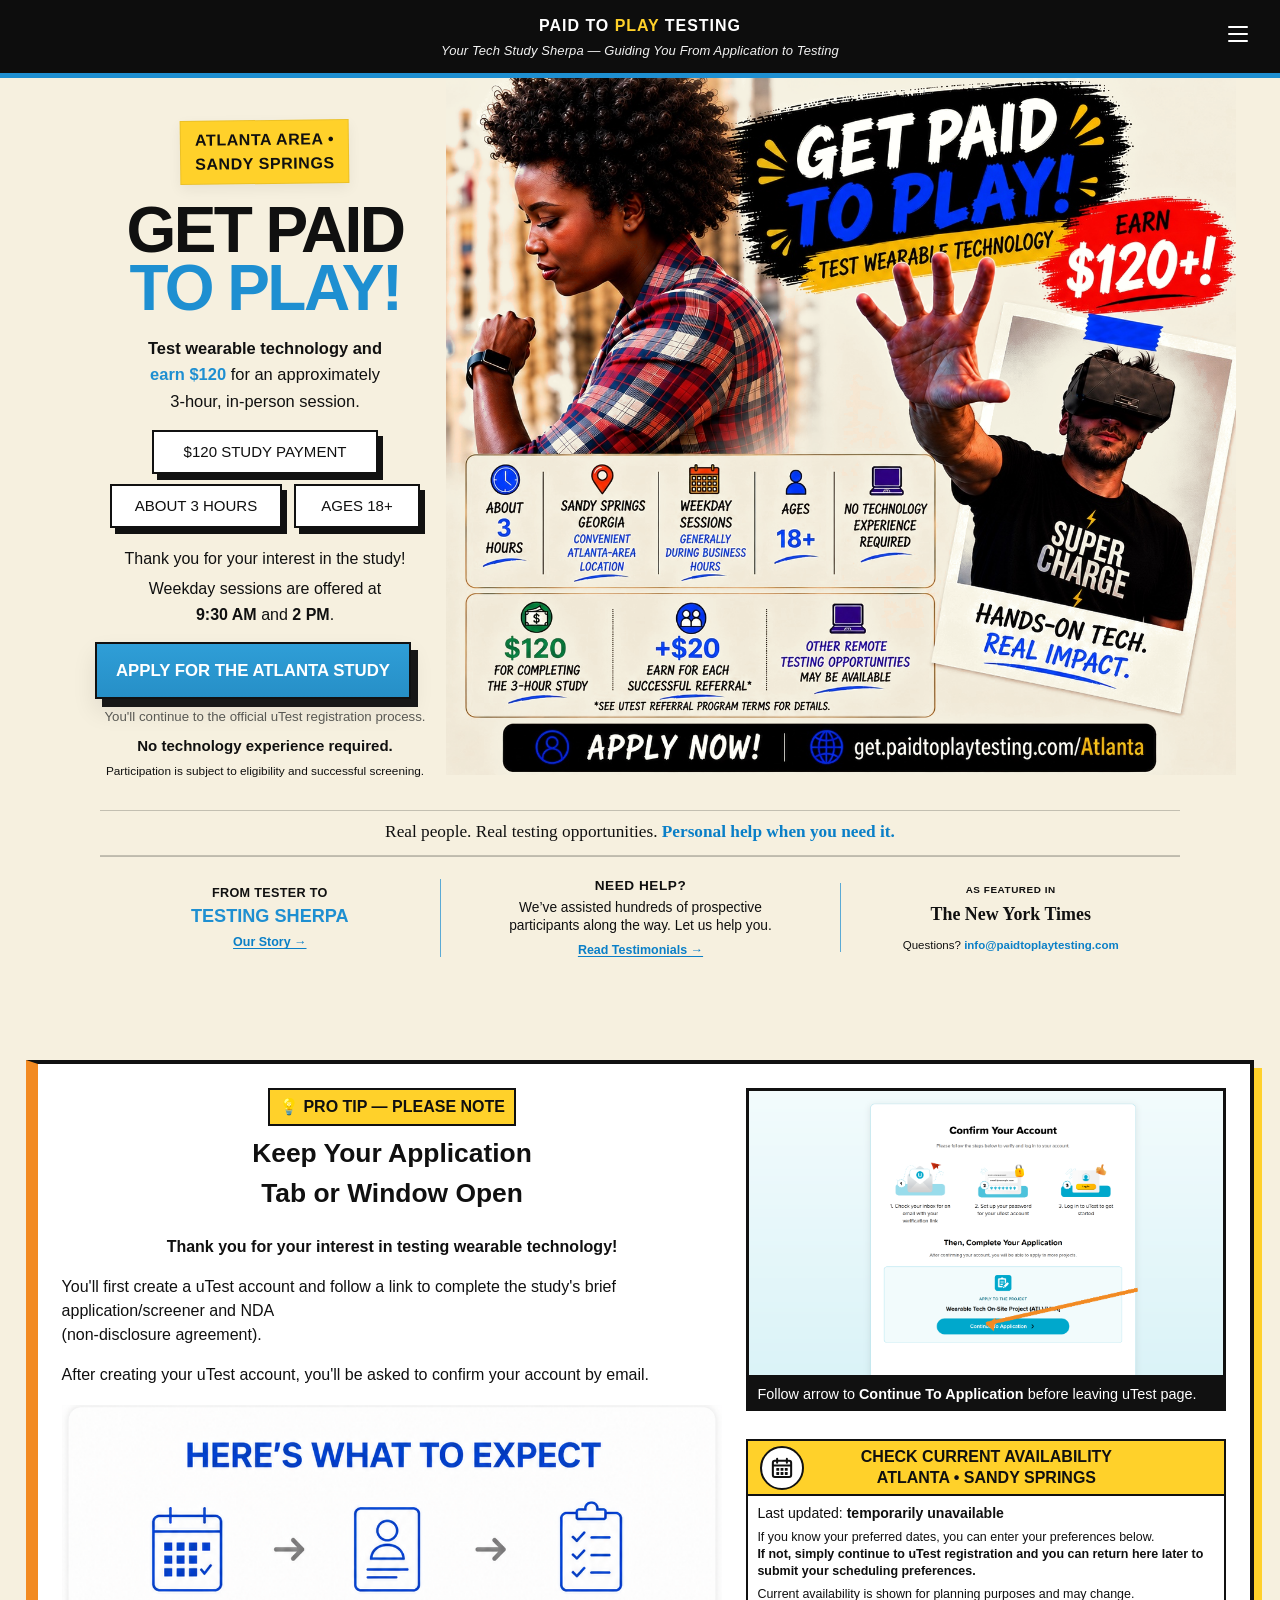
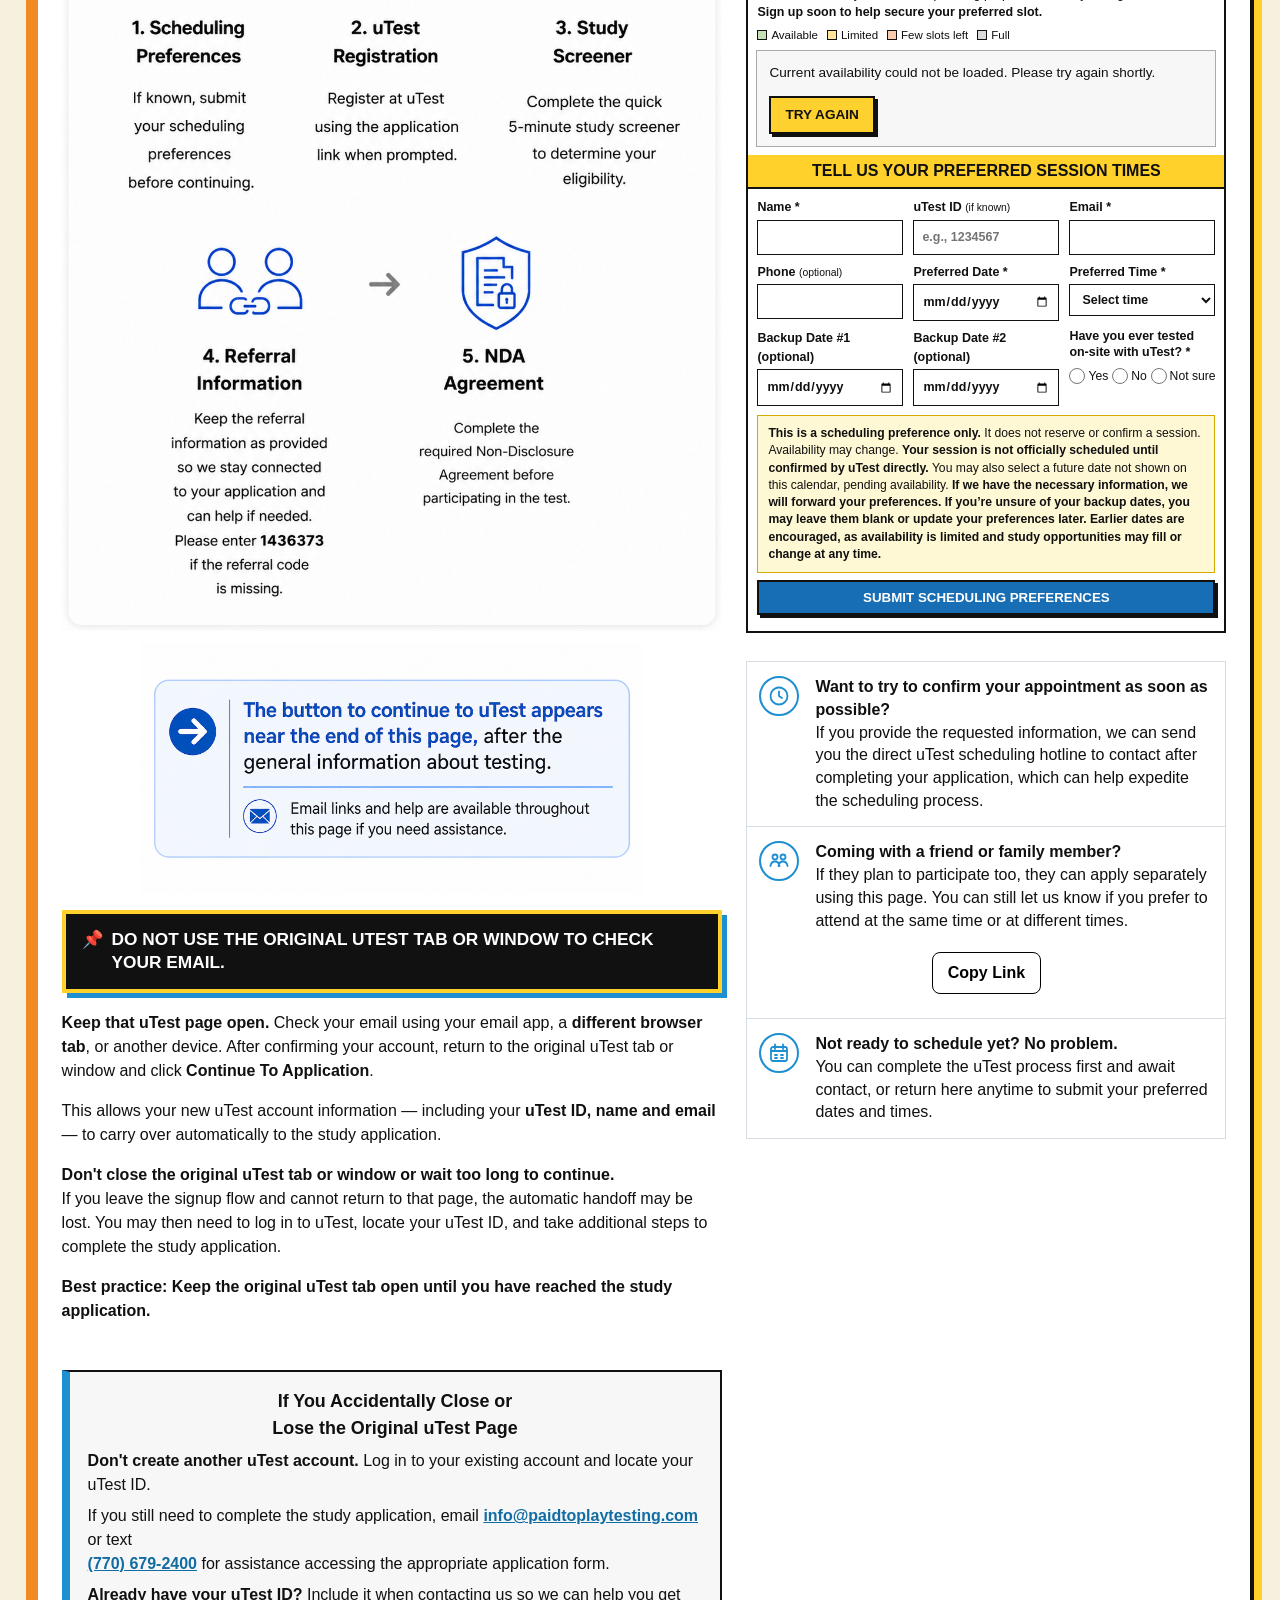
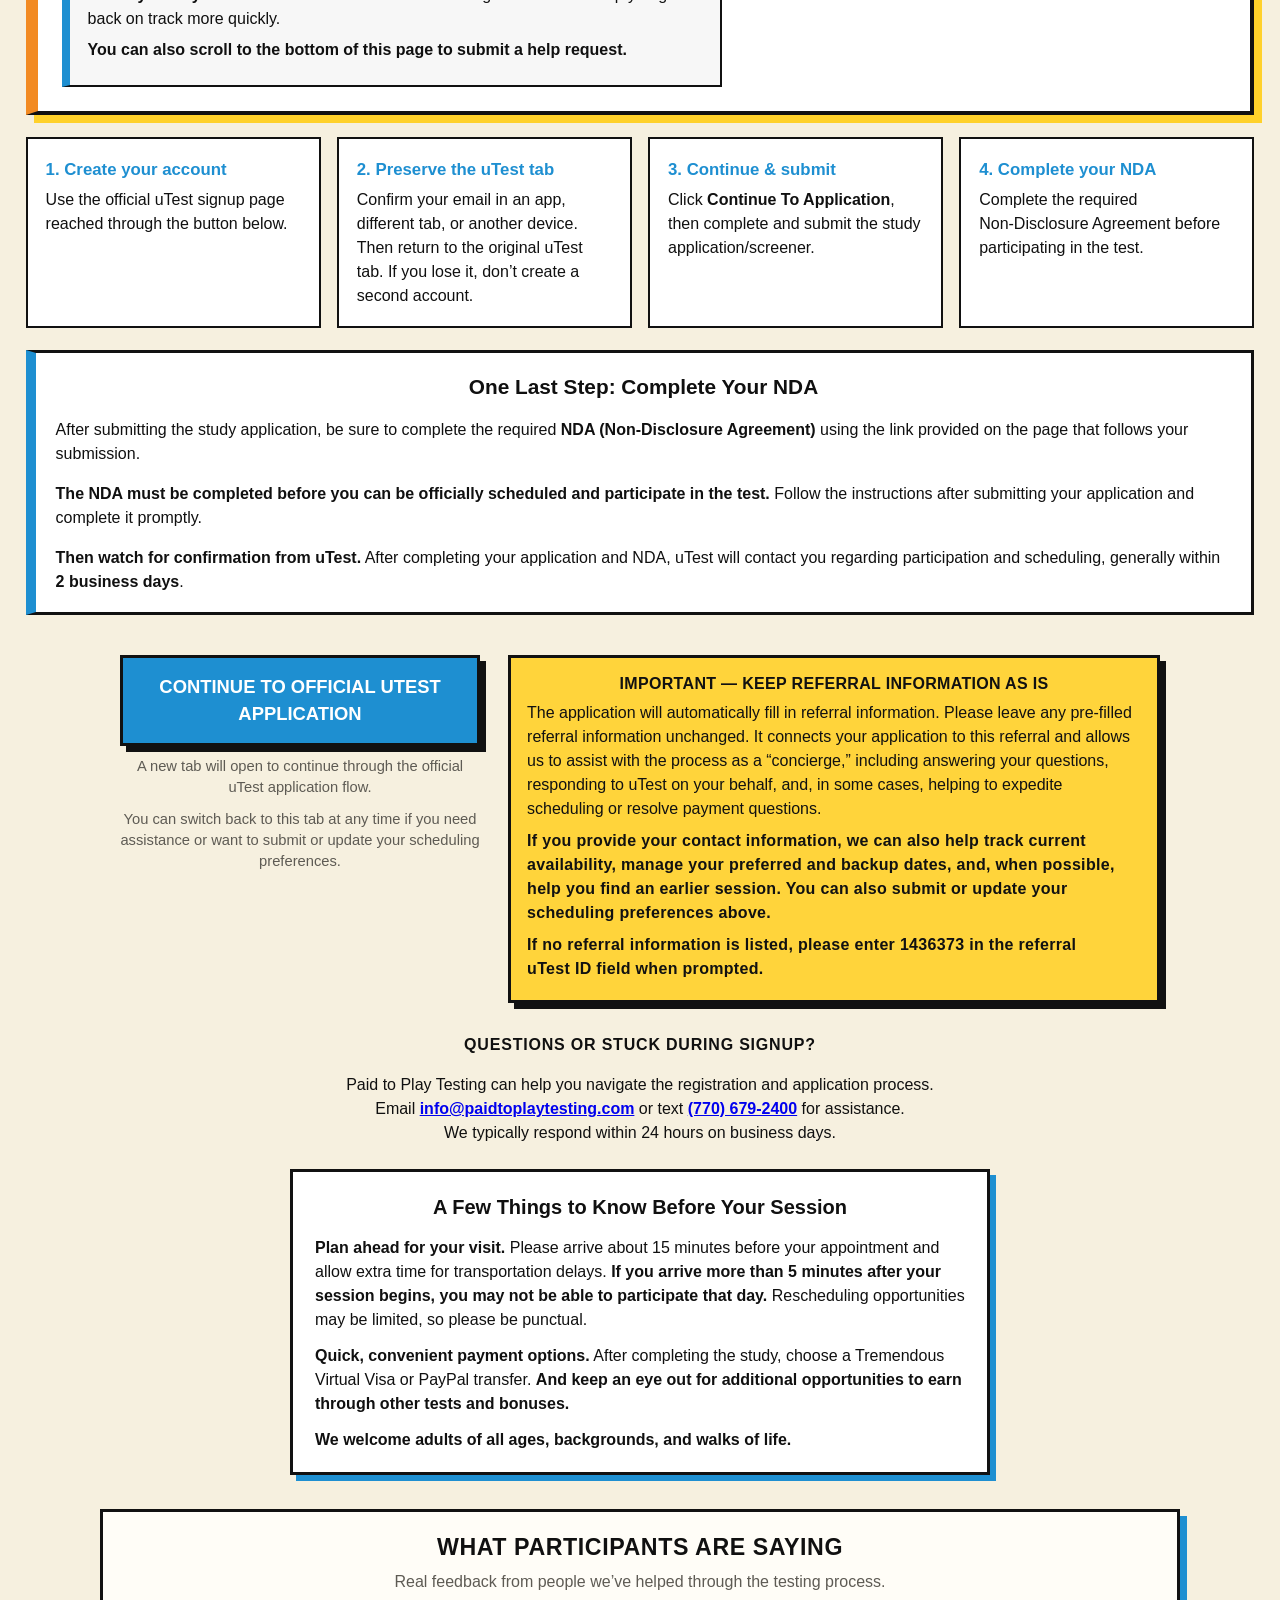
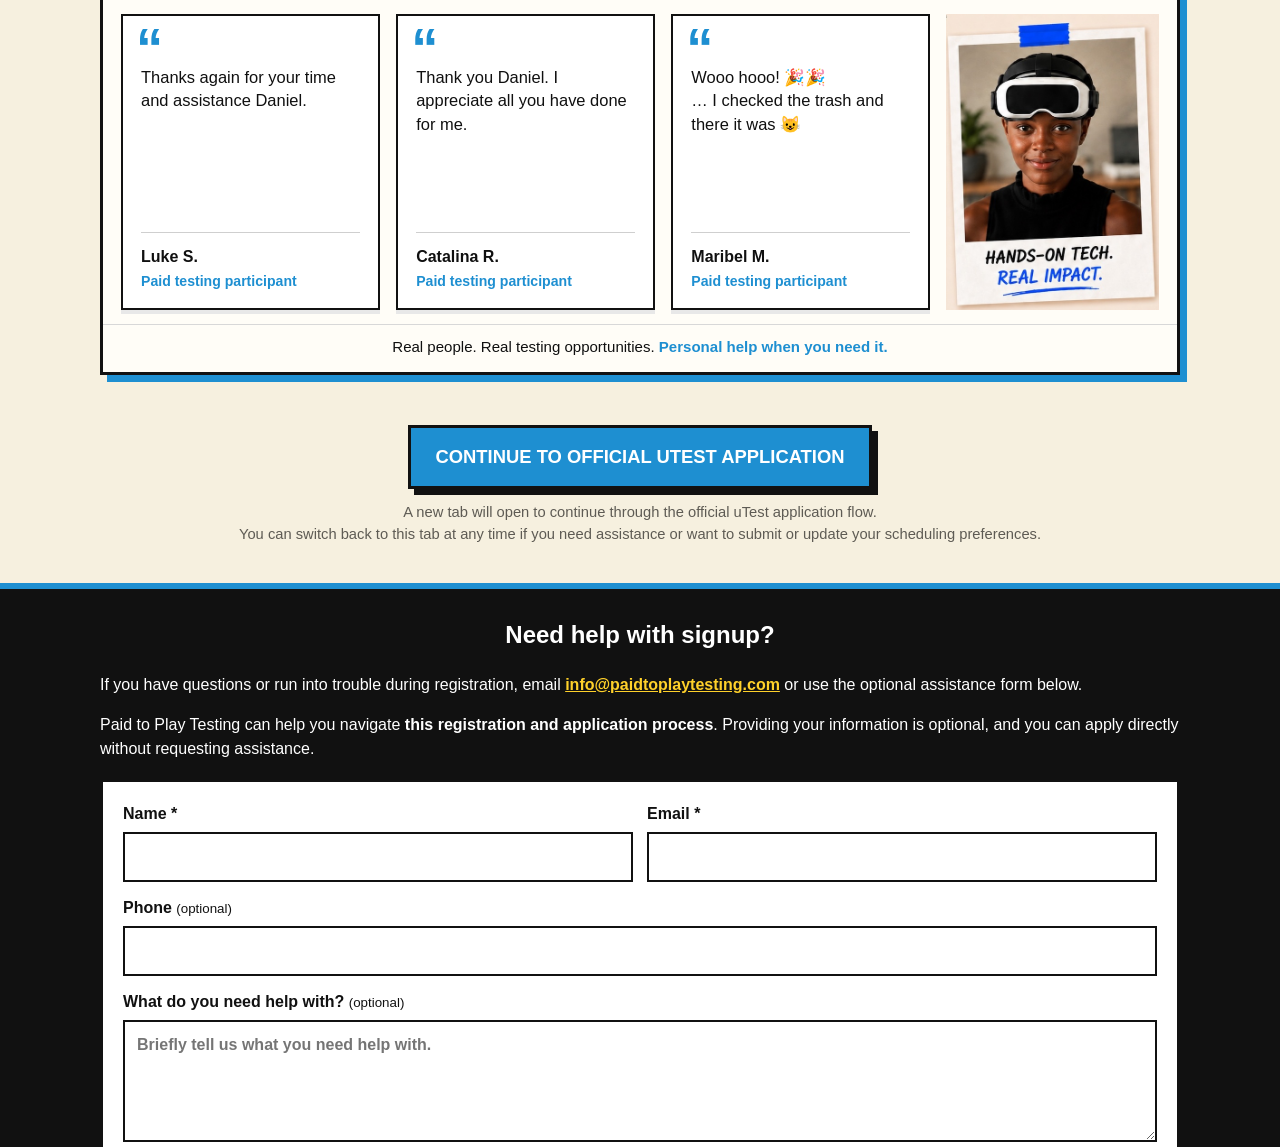
==== commit af5a0f7f: "Add files via upload" ====
--- a/Atlanta/index.html
+++ b/Atlanta/index.html
@@ -2051,7 +2051,7 @@
         <div class="availability-meta">Last updated: <strong class="availability-updated">Loading…</strong></div>
         <p class="availability-clarification">If you know your preferred dates, you can enter your preferences below.<span class="desktop-scheduling-clarification-break"><br></span> <strong>If not, simply continue to uTest registration and you can return here later to submit your scheduling preferences.</strong></p>
         <p class="availability-top-note">Current availability is shown for planning purposes and may change. <strong class="availability-top-urgency">Sign up soon to help secure your preferred slot.</strong></p>
-        <div class="availability-legend" aria-label="Availability status legend"><span><i class="lg-available"></i>Available</span><span><i class="lg-limited"></i>Limited</span><span><i class="lg-few"></i>Few slots left</span><span><i class="lg-full"></i>Full</span><span><i class="lg-pending"></i>Coming soon</span></div>
+        <div class="availability-legend" aria-label="Availability status legend"><span><i class="lg-available"></i>Available</span><span><i class="lg-limited"></i>Limited</span><span><i class="lg-few"></i>Few slots left</span><span><i class="lg-full"></i>Full</span><span class="availability-legend-pending" hidden><i class="lg-pending"></i>Coming soon</span></div>
         <div class="availability-weeks" aria-live="polite">
           <div class="availability-loading">Loading current availability…</div>
         </div>
@@ -2080,6 +2080,14 @@
             <label><span>Preferred Time <strong>*</strong></span><select name="preferred_time" required><option value="">Select time</option></select></label>
             <label><span>Backup Date #1 (optional)</span><input name="backup_date_1" type="date"></label>
             <label><span>Backup Date #2 (optional)</span><input name="backup_date_2" type="date"></label>
+            <fieldset class="preference-qualification">
+              <legend>Have you ever tested on-site with uTest? <strong>*</strong></legend>
+              <div class="preference-radio-options">
+                <label><input name="ever_tested_utest_onsite" type="radio" value="Yes" required><span>Yes</span></label>
+                <label><input name="ever_tested_utest_onsite" type="radio" value="No" required><span>No</span></label>
+                <label><input name="ever_tested_utest_onsite" type="radio" value="Not sure" required><span>Not sure</span></label>
+              </div>
+            </fieldset>
           </div>
           <p class="preference-note"><strong>This is a scheduling preference only.</strong> It does not reserve or confirm a session. Availability may change. <strong>Your session is not officially scheduled until confirmed by uTest directly.</strong> You may also select a future date not shown on this calendar, pending availability. <strong>If we have the necessary information, we will forward your preferences.</strong> <strong>If you’re unsure of your backup dates, you may leave them blank or update your preferences later.</strong> <strong>Earlier dates are encouraged, as availability is limited and study opportunities may fill or change at any time.</strong></p>
           <button class="preference-submit" type="submit">Submit Scheduling Preferences</button>
@@ -2329,11 +2337,13 @@
     const timeSelect=tool.querySelector('select[name="preferred_time"]');
     const locationLabel=tool.querySelector('.availability-location');
     const updatedLabel=tool.querySelector('.availability-updated');
+    const pendingLegend=tool.querySelector('.availability-legend-pending');
     const displayLocation=loc==='atl' ? 'ATLANTA • SANDY SPRINGS' : 'MIDTOWN MANHATTAN • NYC';
 
     async function loadAvailability(){
       locationLabel.textContent='Loading…';
       updatedLabel.textContent='Loading…';
+      pendingLegend.hidden=true;
       weeks.innerHTML='<div class="availability-loading">Loading current availability…</div>';
       try{
         const res=await fetch(api+'?location='+encodeURIComponent(loc),{cache:'no-store'});
@@ -2344,6 +2354,7 @@
         updatedLabel.textContent=formatSchedulerTimestamp(data.lastUpdated);
         timeSelect.innerHTML='<option value="">Select time</option>'+data.times.map(t=>`<option value="${esc(t)}">${esc(t)}</option>`).join('');
         const rows=data.sessions||[];
+        pendingLegend.hidden=!rows.some(r=>[r.morning,r.afternoon].some(v=>String(v ?? '').trim().toUpperCase()==='PENDING'));
         const positives=rows.flatMap(r=>[r.morning,r.afternoon]).map(Number).filter(n=>Number.isFinite(n)&&n>0);
         const maxPositive=positives.length?Math.max(...positives):0;
         const chunks=[]; for(let i=0;i<rows.length;i+=5) chunks.push(rows.slice(i,i+5));
@@ -2397,13 +2408,20 @@
         preferred_date:fd.get('preferred_date')||'',
         preferred_time:fd.get('preferred_time')||'',
         backup_date_1:fd.get('backup_date_1')||'',
-        backup_date_2:fd.get('backup_date_2')||''
+        backup_date_2:fd.get('backup_date_2')||'',
+        ever_tested_utest_onsite:fd.get('ever_tested_utest_onsite')||''
       };
     }
 
     function setField(name,value){
       const el=form.elements[name];
       if(el) el.value=value||'';
+    }
+
+    function setRadioValue(name,value){
+      form.querySelectorAll('input[type="radio"][name="'+name+'"]').forEach(radio=>{
+        radio.checked=radio.value===(value||'');
+      });
     }
 
     frame.addEventListener('load',()=>{
@@ -2426,6 +2444,7 @@
       anotherPanel.hidden=true;
       backWrap.hidden=false;
       notesInput.value='';
+      if(lastSubmission) setRadioValue('ever_tested_utest_onsite',lastSubmission.ever_tested_utest_onsite);
       heading.textContent='TELL US YOUR PREFERRED SESSION TIMES';
       status.textContent='';
       tool.scrollIntoView({behavior:'smooth',block:'start'});
@@ -2447,6 +2466,7 @@
       setField('preferred_time','');
       setField('backup_date_1','');
       setField('backup_date_2','');
+      setRadioValue('ever_tested_utest_onsite','');
       notesInput.value='';
       tool.scrollIntoView({behavior:'smooth',block:'start'});
     });
--- a/assets/style.css
+++ b/assets/style.css
@@ -322,6 +322,16 @@
 .preference-grid label{display:flex;flex-direction:column;gap:3px;font-weight:800;font-size:.78rem;min-width:0}
 .preference-grid small{font-weight:400}
 .preference-grid input,.preference-grid select{width:100%;min-width:0;border:1.5px solid #111;background:#fff;padding:7px 8px;font:inherit;color:#111}
+.preference-qualification{min-width:0;border:0;padding:0;margin:0;display:flex;flex-direction:column;gap:3px}
+.preference-qualification legend{padding:0;margin:0;font-weight:800;font-size:.78rem;line-height:1.25}
+.preference-radio-options{display:flex;flex-wrap:wrap;align-items:center;gap:4px 13px;min-width:0}
+.preference-grid .preference-radio-options label{display:inline-flex;flex-direction:row;align-items:center;gap:5px;min-width:0;min-height:32px;font-size:.78rem;font-weight:400;cursor:pointer}
+.preference-grid .preference-radio-options input[type="radio"]{width:18px;min-width:18px;height:18px;min-height:0;margin:0;padding:0;flex:0 0 18px;accent-color:#176eb5}
+@media(min-width:1051px){
+  .preference-radio-options{flex-wrap:nowrap;column-gap:4px}
+  .preference-grid .preference-radio-options label{gap:3px;white-space:nowrap;font-size:.76rem}
+  .preference-grid .preference-radio-options input[type="radio"]{width:16px;min-width:16px;height:16px;flex-basis:16px}
+}
 .preference-note{font-size:.76rem;line-height:1.35;margin:9px 0 7px;padding:7px 8px;background:#fff8d4;border:1px solid #d4a900}
 .preference-submit{width:100%;background:#176eb5;color:#fff;border:2px solid #111;padding:8px 10px;font-weight:900;text-transform:uppercase;cursor:pointer;box-shadow:3px 3px 0 #111}
 .preference-submit:hover{transform:translate(1px,1px);box-shadow:2px 2px 0 #111}
@@ -331,6 +341,7 @@
 .preference-status.success{color:#0b6a25}.preference-status.error{color:#a21d14}
 .preference-submit-frame,.hp-field{position:absolute!important;width:1px!important;height:1px!important;overflow:hidden!important;clip:rect(0 0 0 0)!important;white-space:nowrap!important;border:0!important;padding:0!important;margin:-1px!important}
 @media(max-width:1050px) and (min-width:761px){.preference-grid{grid-template-columns:repeat(2,minmax(0,1fr))}}
+@media(max-width:1050px) and (min-width:701px){.preference-qualification{grid-column:1/-1}}
 @media(max-width:760px){
   .tip-tools{margin-top:4px}
   .availability-tool{margin-top:2px}
@@ -338,6 +349,10 @@
   .availability-table{font-size:.7rem;min-width:455px}
 }
 @media(max-width:480px){.preference-grid{grid-template-columns:1fr}}
+
+@media(max-width:700px){
+  .preference-grid .preference-radio-options label{min-height:44px}
+}
 
 
 /* v46 — public-facing availability bands; exact counts remain private in Google Sheets */
@@ -410,6 +425,11 @@
 .availability-legend .lg-few{background:#f8cbad}
 .availability-legend .lg-full{background:#d9d9d9}
 .availability-legend .lg-pending{background:#cfe8f6}
+.availability-legend-pending[hidden]{display:none!important}
+
+@media(max-width:600px) and (orientation:portrait){
+  .availability-legend-pending{display:none!important}
+}
 
 
 /* v47 — tighten calendar and move full scheduling disclaimer to form box */
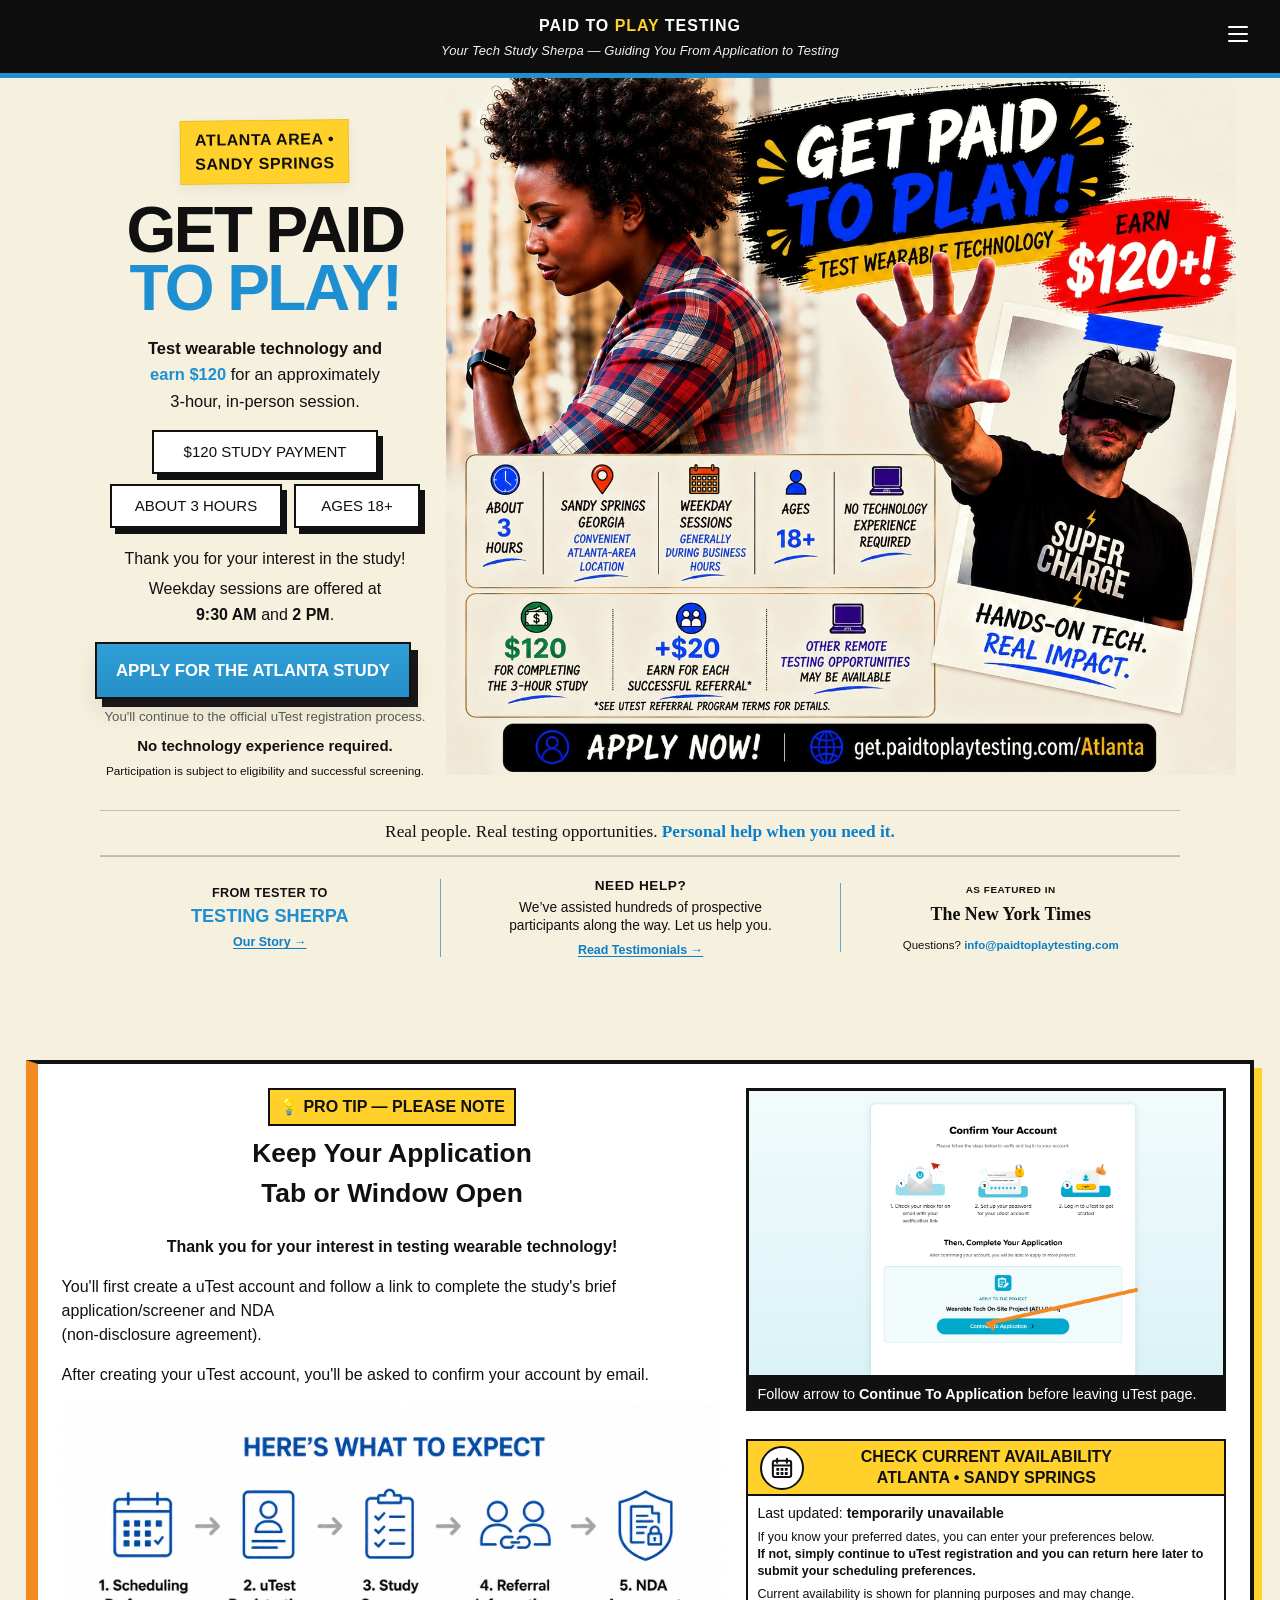
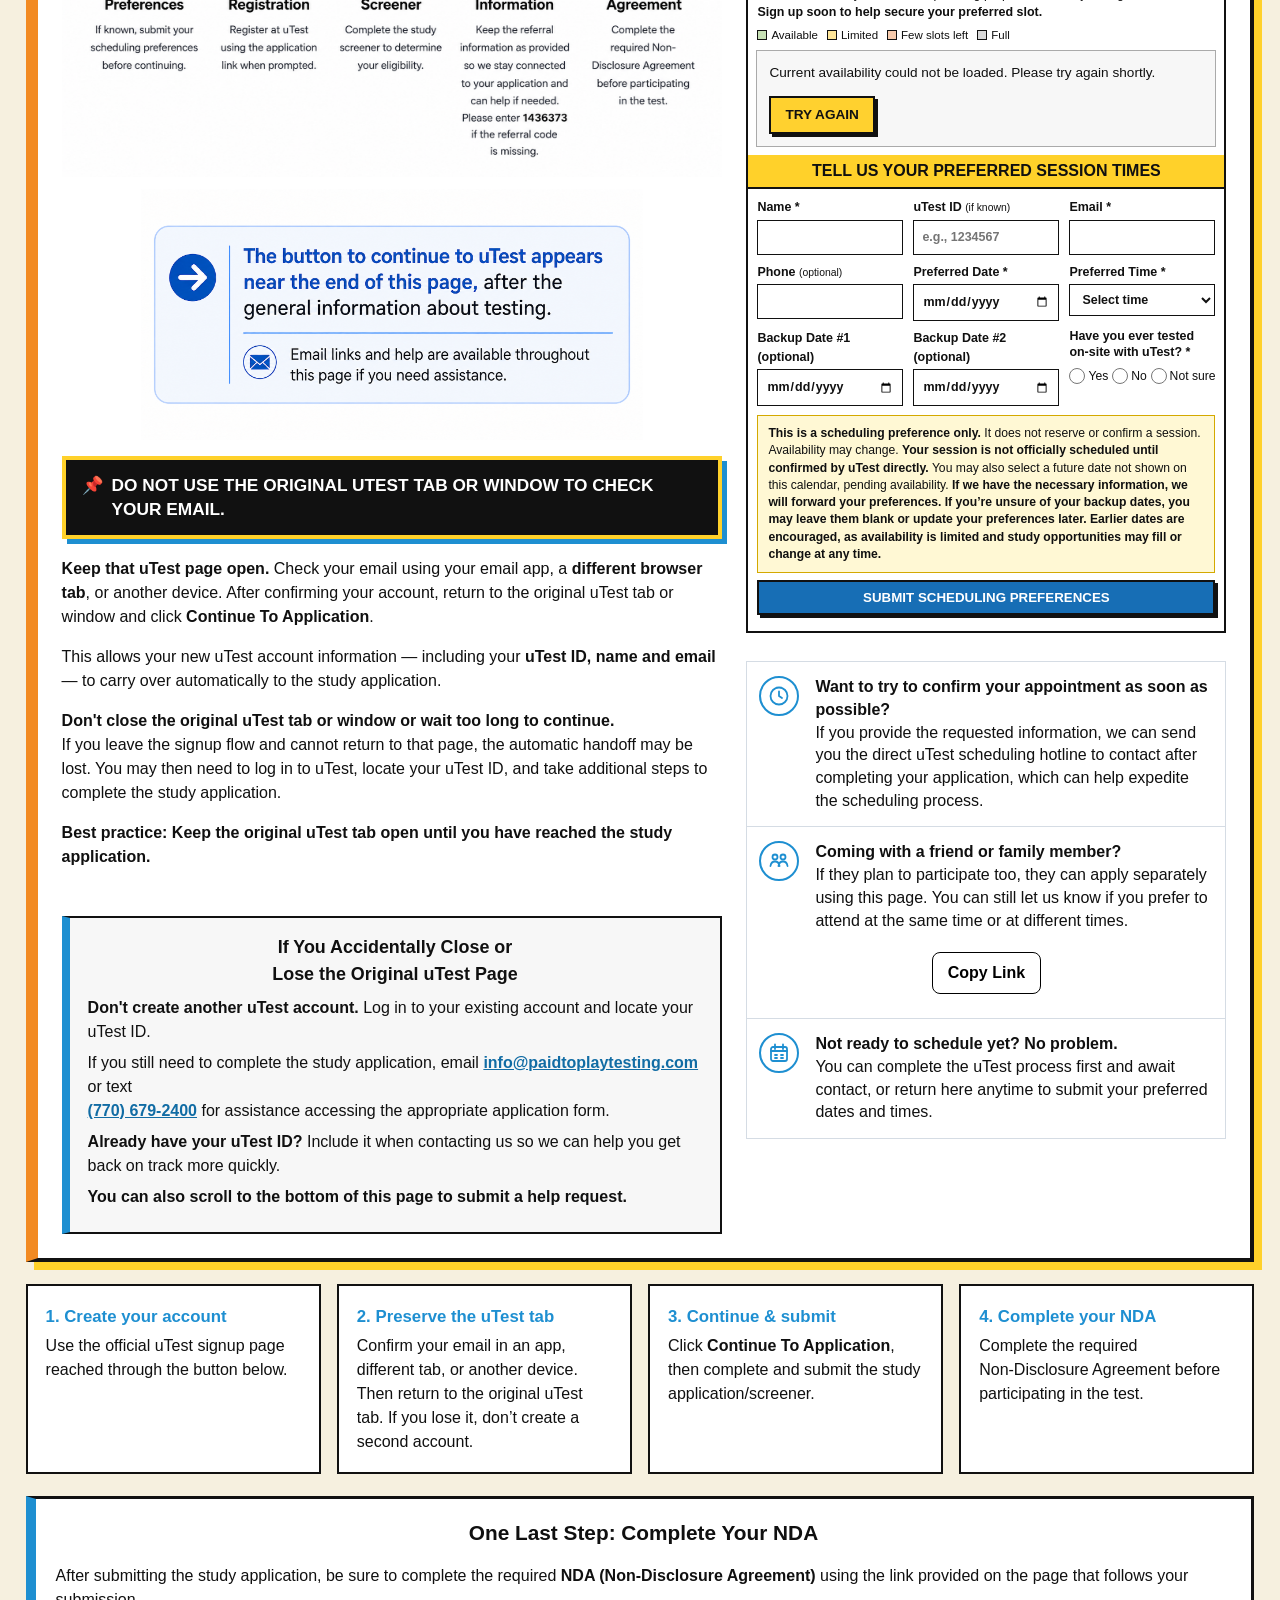
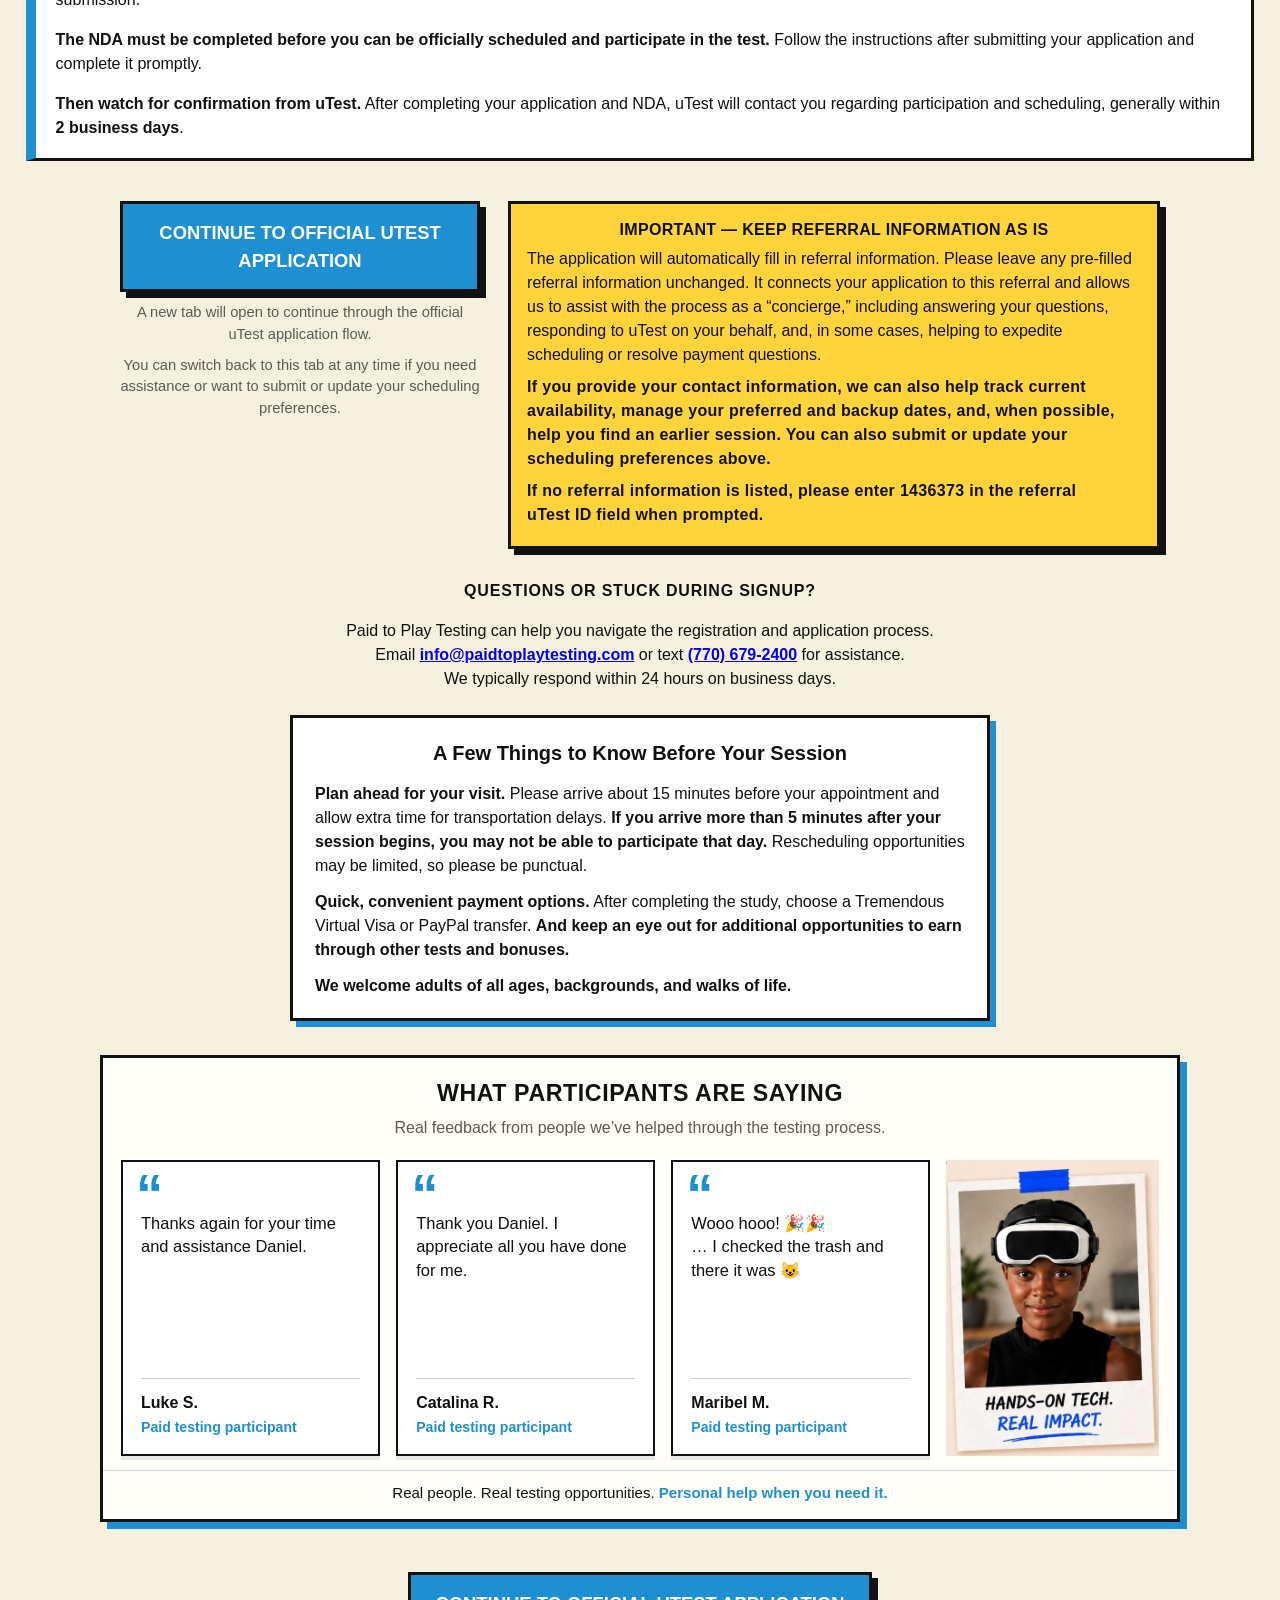
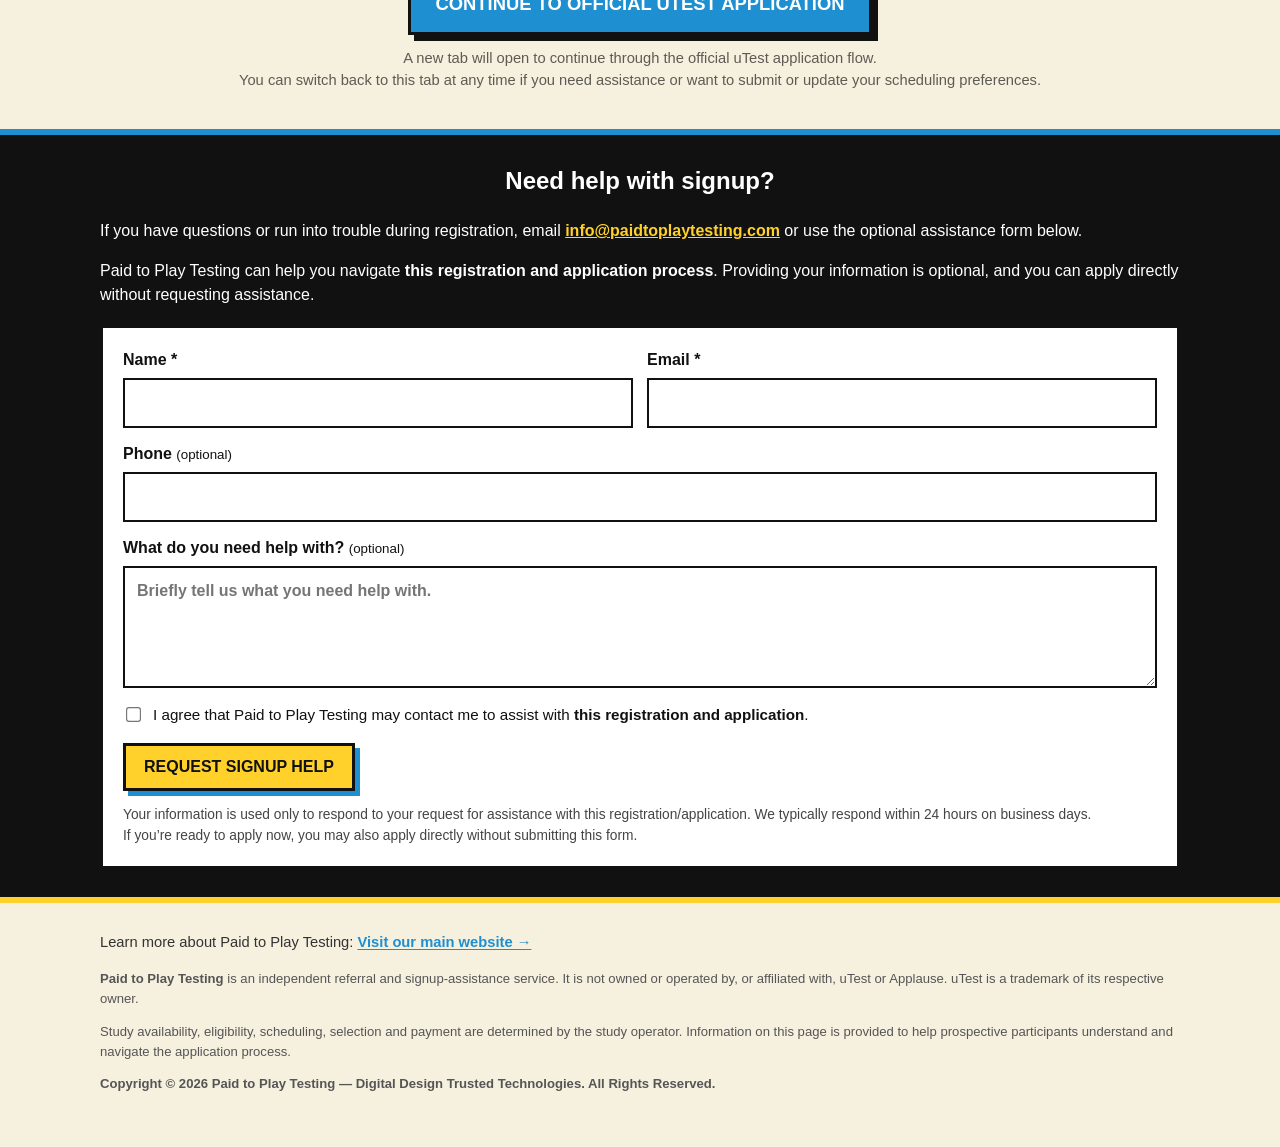
==== commit 44dcc09c: "Add files via upload" ====
--- a/Atlanta/index.html
+++ b/Atlanta/index.html
@@ -2098,8 +2098,12 @@
         </form>
         <div class="preference-confirmation" hidden>
           <p class="preference-success-lead"><strong>Thank you! Your scheduling preferences have been received.</strong></p>
+          <div class="preference-prior-participation-note" hidden>
+            <p>Because you indicated that you previously participated in an on-site uTest test, eligibility may depend on the specific project and how much time has passed. Some projects restrict repeat participation or require a certain amount of time between tests.</p>
+            <p>If you have not already done so, you may still complete the current uTest application and any required NDA. Submitting scheduling preferences does not guarantee an appointment, and uTest may not contact you if prior participation makes you ineligible. uTest will make the final eligibility determination and contact you if selected.</p>
+          </div>
           <p>This is a scheduling preference only and does not reserve or confirm a session.</p>
-          <p><strong>Need to change your dates or times?</strong> You can update your preferences at any time. Your newest submission will supersede your earlier preferences. You can also return to this page later — even in a new visit — and submit updated preferences at any time.</p>
+          <p><strong>Need to change your dates or times?</strong> You can update your preferences at any time. Your newest submission will supersede your earlier preferences. <span class="keep-together">You can also</span> return to this page later — even in a new visit — and submit updated preferences at any time.</p>
           <div class="preference-success-actions">
             <button class="preference-submit preference-return-button" type="button">UPDATE MY SCHEDULING PREFERENCES</button>
             <button class="preference-submit preference-another-button" type="button">SUBMIT PREFERENCES FOR ANOTHER APPLICANT</button>
@@ -2396,6 +2400,7 @@
     const backWrap=tool.querySelector('.preference-back-options');
     const backOptions=tool.querySelector('.back-to-submission-options');
     const anotherQuestion=tool.querySelector('.another-question');
+    const priorParticipationNote=confirmation.querySelector('.preference-prior-participation-note');
     let lastSubmission=null;
 
     function snapshotForm(){
@@ -2424,6 +2429,10 @@
       });
     }
 
+    function syncPriorParticipationNote(value){
+      priorParticipationNote.hidden=value!=='Yes';
+    }
+
     frame.addEventListener('load',()=>{
       if(!submitted) return;
       submitted=false;
@@ -2431,6 +2440,7 @@
       status.className='preference-status success';
       status.textContent='';
       lastSubmission=snapshotForm();
+      syncPriorParticipationNote(lastSubmission.ever_tested_utest_onsite);
       form.hidden=true;
       backWrap.hidden=true;
       heading.textContent='✓ SUCCESS — PREFERENCES SUBMITTED';
@@ -2440,6 +2450,7 @@
 
     returnButton.addEventListener('click',()=>{
       confirmation.hidden=true;
+      syncPriorParticipationNote('');
       form.hidden=false;
       anotherPanel.hidden=true;
       backWrap.hidden=false;
@@ -2452,6 +2463,7 @@
 
     anotherButton.addEventListener('click',()=>{
       confirmation.hidden=true;
+      syncPriorParticipationNote('');
       form.hidden=false;
       heading.textContent='TELL US YOUR PREFERRED SESSION TIMES';
       status.textContent='';
@@ -2477,6 +2489,7 @@
       backWrap.hidden=true;
       notesInput.value='';
       heading.textContent='✓ SUCCESS — PREFERENCES SUBMITTED';
+      syncPriorParticipationNote(lastSubmission&&lastSubmission.ever_tested_utest_onsite);
       confirmation.hidden=false;
       confirmation.scrollIntoView({behavior:'smooth',block:'start'});
     });
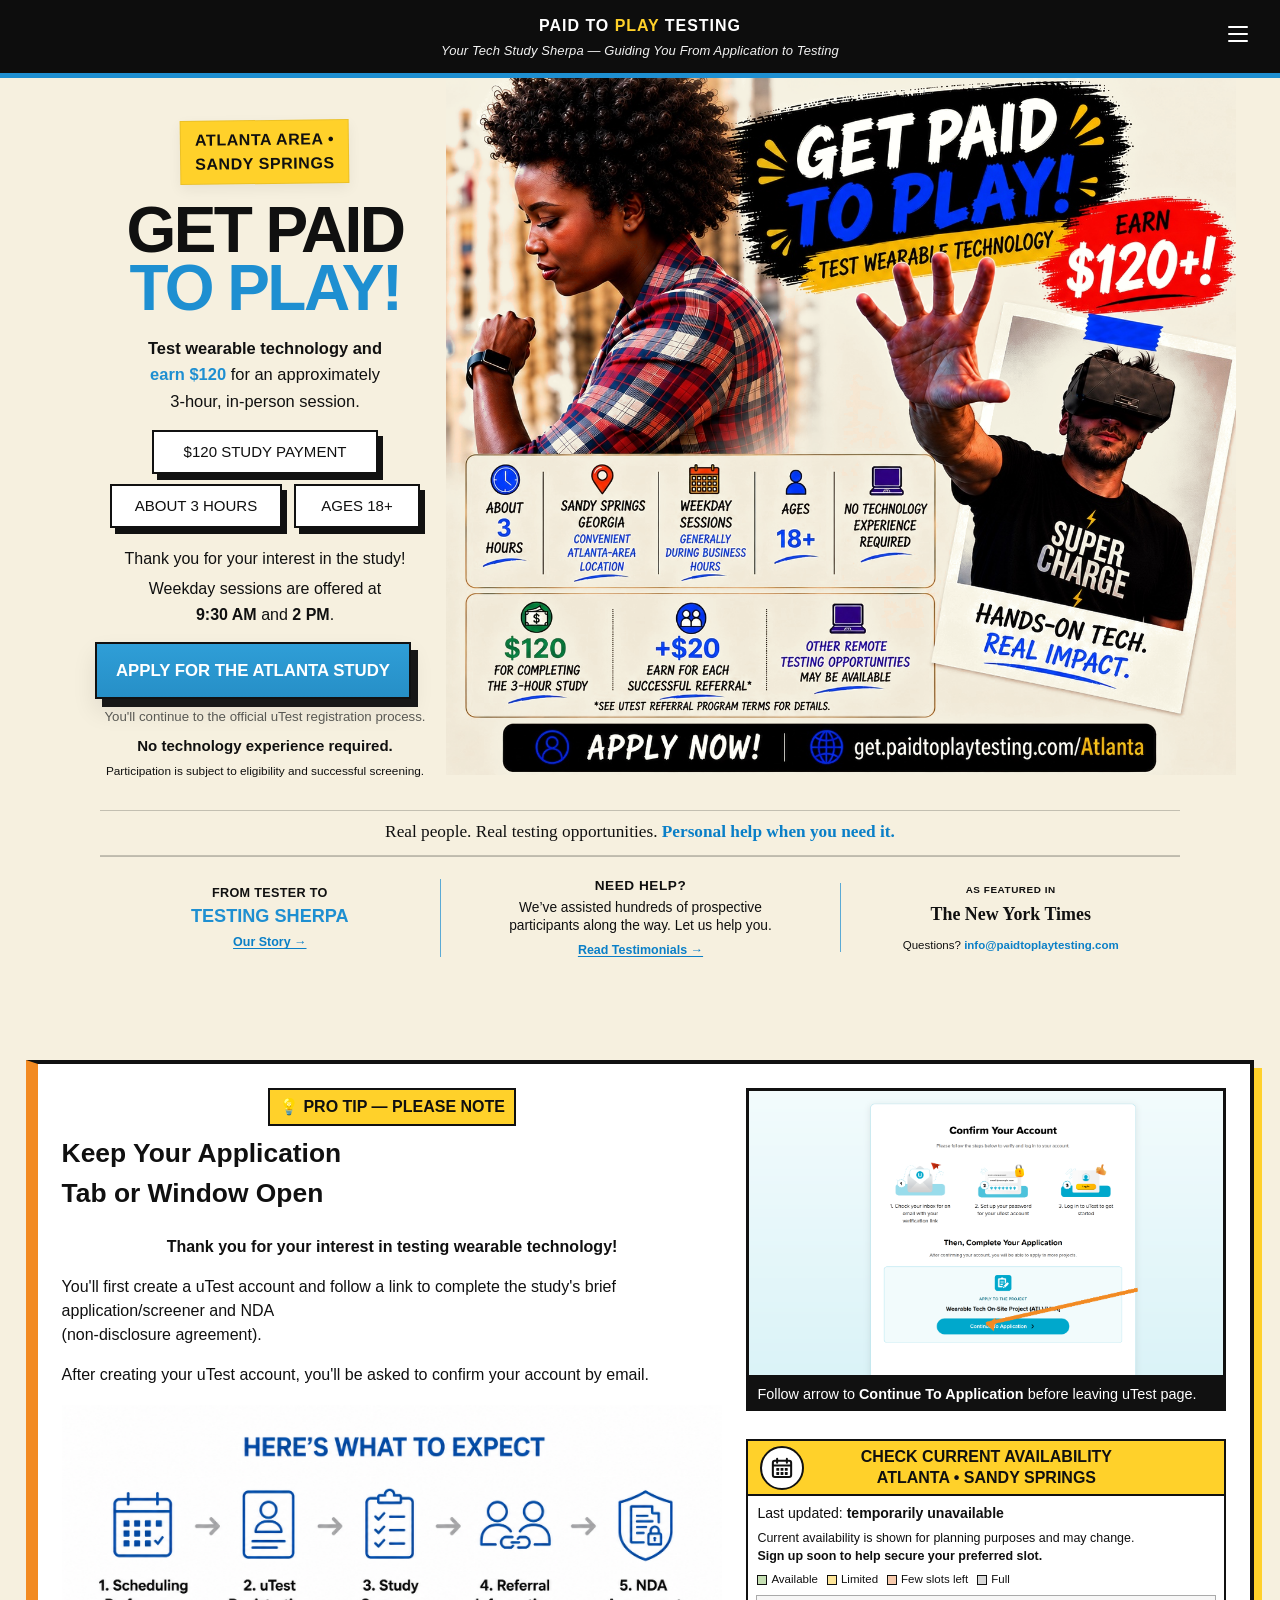
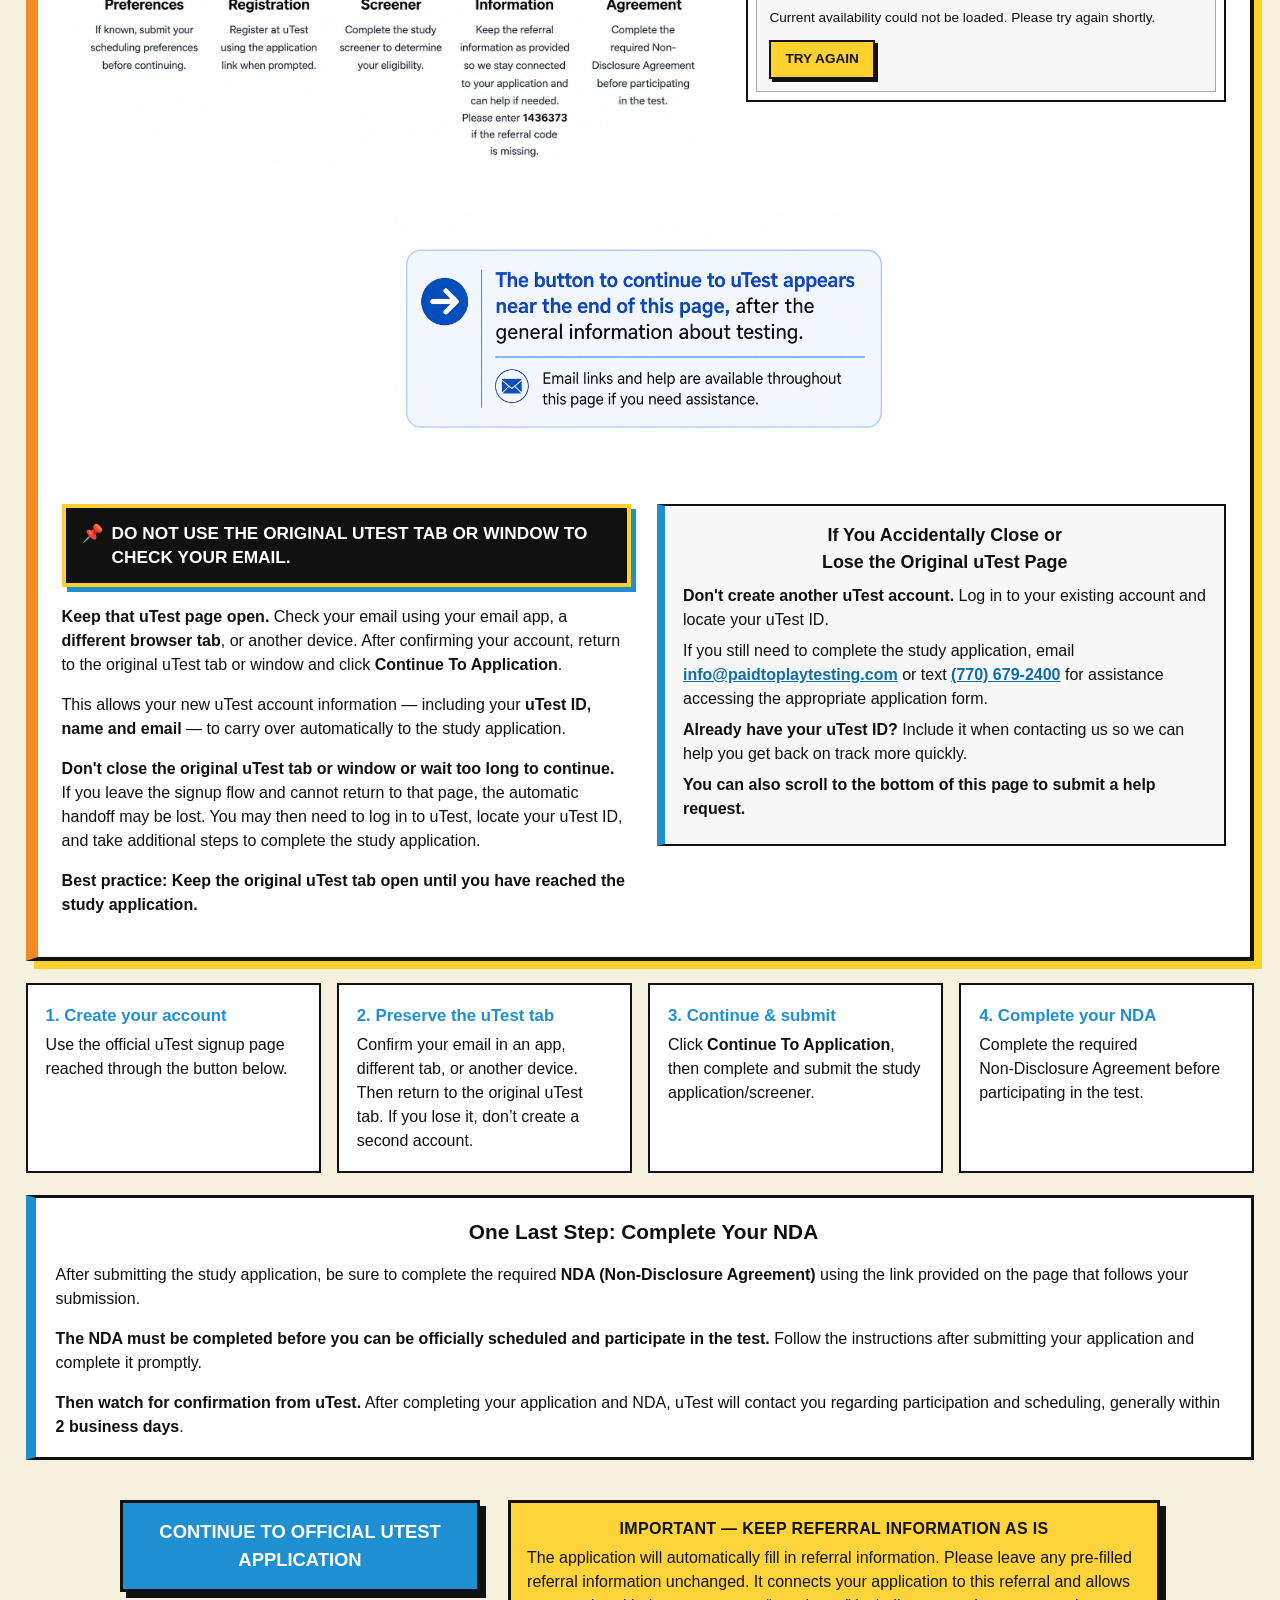
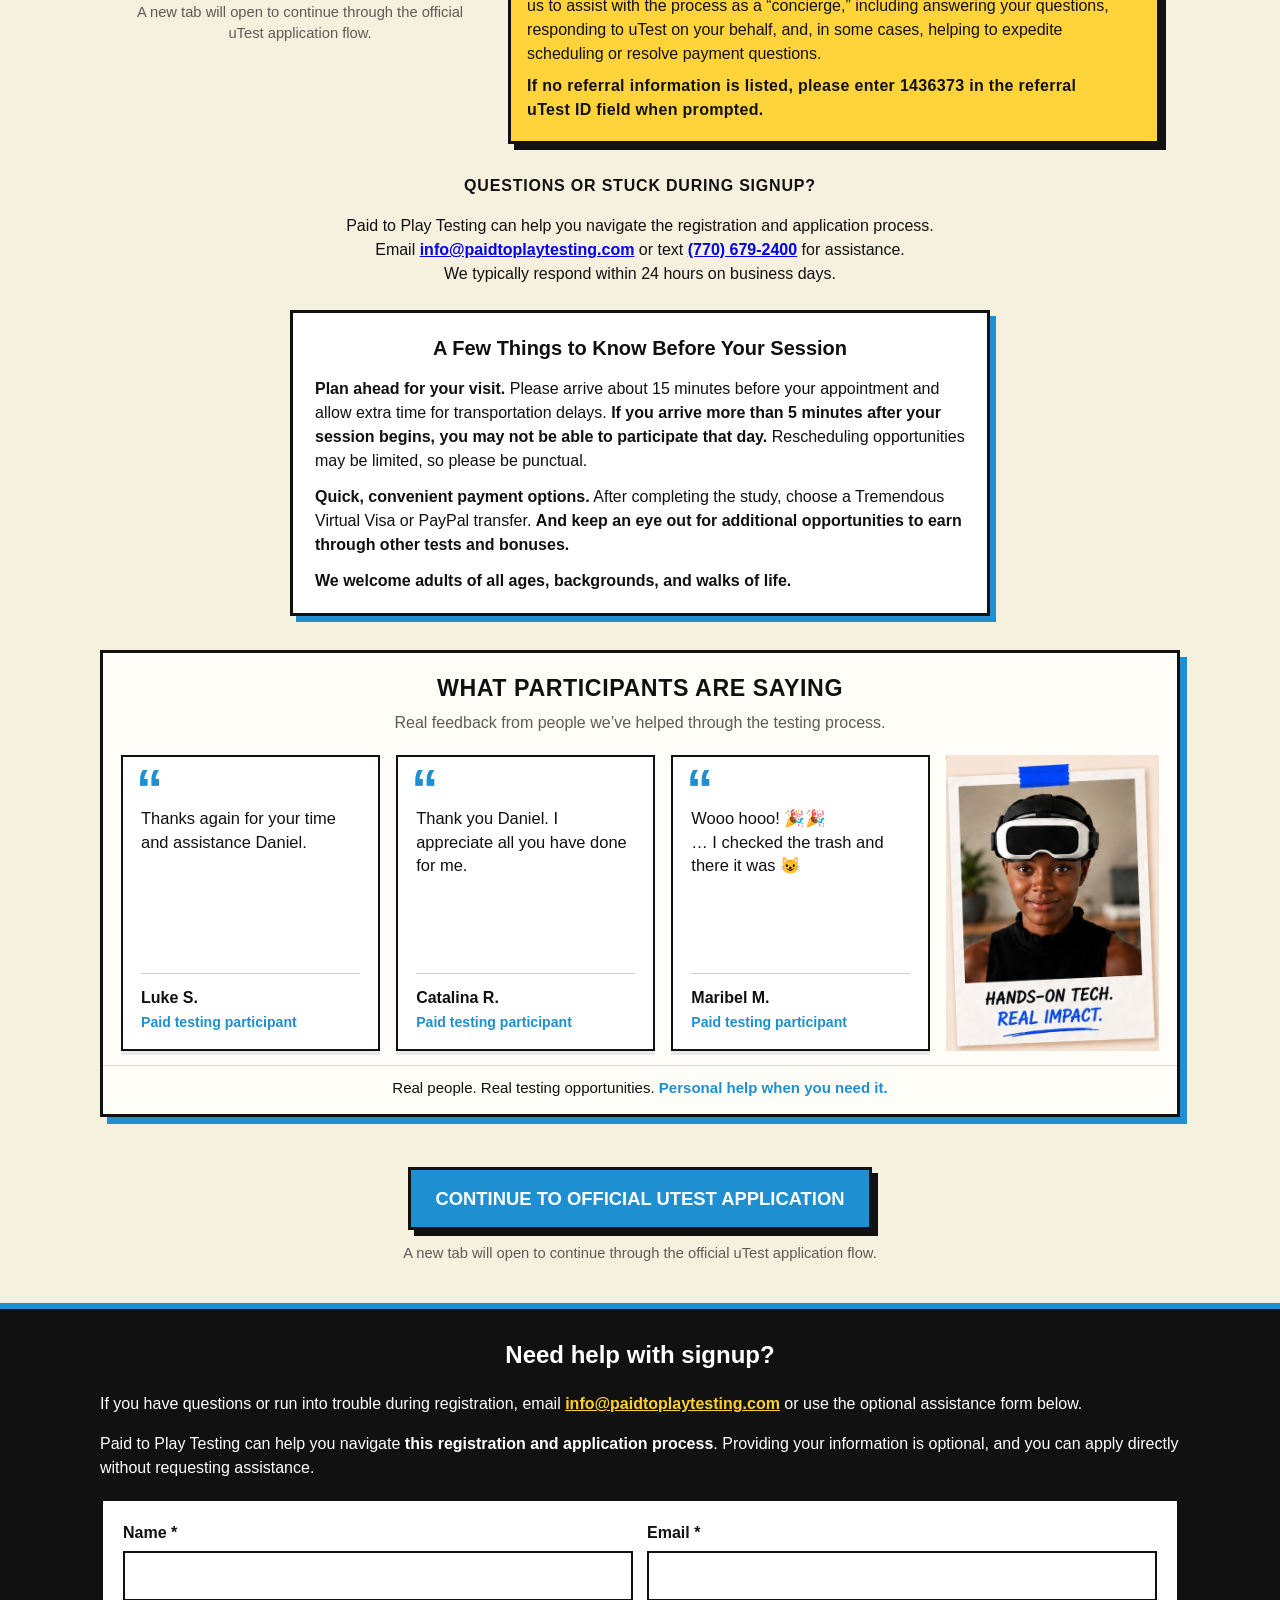
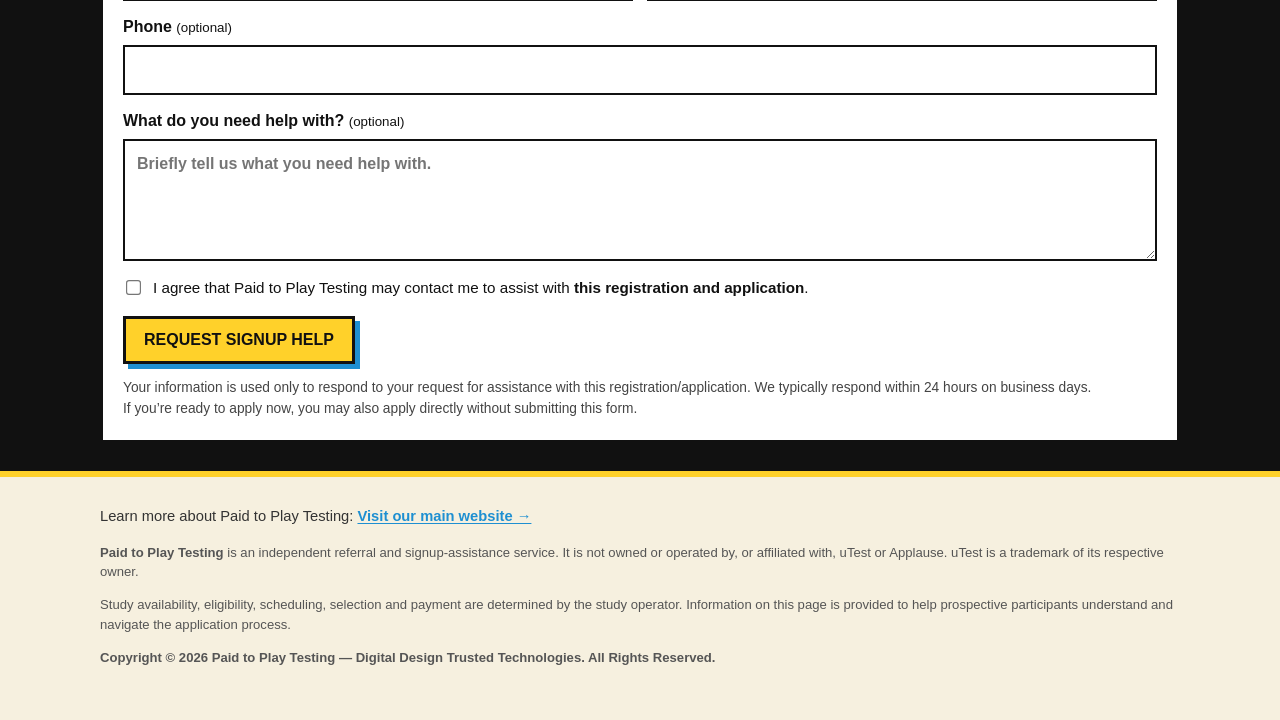
==== commit 5eff64fb: "Add files via upload" ====
--- a/Atlanta/index.html
+++ b/Atlanta/index.html
@@ -2006,21 +2006,25 @@
 <div class="wrap">
   <div class="warning pro-tip">
     <div class="tip-copy">
+      <div class="tip-copy-intro">
       <div class="tip-label" style="max-width:none;white-space:nowrap">💡 PRO TIP — PLEASE NOTE</div>
       <h2>Keep Your Application<span class="desktop-only-break"><br></span> Tab or Window Open</h2>
       <p class="pro-tip-intro-thanks"><strong>Thank you for your interest in testing wearable technology!</strong></p>
       <p>You'll first create a uTest account and follow a link to complete the study's brief application/screener and NDA<span class="desktop-intro-break"><br></span> <span class="desktop-nda-keep">(non-disclosure agreement).</span></p>
 <p>After creating your uTest account, you'll be asked to confirm your account by email.</p>
-      <div class="atlanta-roadmap-beta">
+      <div class="atlanta-roadmap-beta" hidden>
         <picture>
           <source media="(max-width:900px)" srcset="../assets/atlanta-application-roadmap-mobile.png">
           <img src="../assets/atlanta-application-roadmap-beta.png" alt="Here's what to expect: scheduling preferences, uTest registration, study screener, referral information, and NDA agreement">
         </picture>
         <p class="mobile-roadmap-enlarge-label">Tap to enlarge</p>
       </div>
+      </div>
       <div class="atlanta-utest-help-beta">
         <img src="../assets/atlanta-utest-help-panel-beta.png" alt="The button to continue to uTest appears near the end of this page; email links and help are available throughout the page">
       </div>
+      <div class="application-recovery-pair">
+      <div class="application-tab-warning">
       <div class="critical-tip">
         <span class="critical-pin" aria-hidden="true">📌</span>
         <strong class="critical-copy">DO NOT USE THE ORIGINAL UTEST TAB OR WINDOW TO CHECK YOUR EMAIL.</strong>
@@ -2029,6 +2033,7 @@
       <p>This allows your new uTest account information — including your <strong>uTest ID, name and email</strong> — to carry over automatically to the study application.</p>
       <p><strong>Don't close the original uTest tab or window or wait too long to continue.</strong><br> If you leave the signup flow and cannot return to that page, the automatic handoff may be lost. You may then need to log in to uTest, locate your uTest ID, and take additional steps to complete the study application.</p>
       <p><strong>Best practice: Keep the original uTest tab open until you have reached the study application.</strong></p>
+      </div>
 
       <div class="recovery-tip">
         <h3>If You Accidentally Close or<span class="desktop-recovery-break"><br></span> Lose the Original uTest Page</h3>
@@ -2037,6 +2042,7 @@
         <p><strong>Already have your <span class="atlanta-utest-id-keep">uTest ID</span>?</strong> Include it when contacting us so we can help you get back on track more quickly.</p>
         <p><strong>You can also scroll to the bottom of this page to submit a help request.</strong></p>
       </div>
+      </div>
     </div>
 
     <div class="tip-tools">
@@ -2049,15 +2055,13 @@
         <span class="atlanta-mobile-standalone-calendar" aria-hidden="true"><svg viewBox="0 0 32 32" focusable="false"><rect x="4.75" y="7" width="22.5" height="20" rx="2.5" fill="none" stroke="currentColor" stroke-width="2.5"/><path d="M5 13h22M10 4.5v5M22 4.5v5" fill="none" stroke="currentColor" stroke-width="2.5" stroke-linecap="round"/><g fill="currentColor"><rect x="9" y="16" width="3.5" height="3.5" rx=".5"/><rect x="14.25" y="16" width="3.5" height="3.5" rx=".5"/><rect x="19.5" y="16" width="3.5" height="3.5" rx=".5"/><rect x="9" y="21" width="3.5" height="3.5" rx=".5"/><rect x="14.25" y="21" width="3.5" height="3.5" rx=".5"/><rect x="19.5" y="21" width="3.5" height="3.5" rx=".5"/></g></svg></span>
         <div class="availability-heading"><span class="availability-calendar-icon" aria-hidden="true"><svg viewBox="0 0 32 32" focusable="false"><rect x="4.75" y="7" width="22.5" height="20" rx="2.5" fill="none" stroke="currentColor" stroke-width="2.5"/><path d="M5 13h22M10 4.5v5M22 4.5v5" fill="none" stroke="currentColor" stroke-width="2.5" stroke-linecap="round"/><g fill="currentColor"><rect x="9" y="16" width="3.5" height="3.5" rx=".5"/><rect x="14.25" y="16" width="3.5" height="3.5" rx=".5"/><rect x="19.5" y="16" width="3.5" height="3.5" rx=".5"/><rect x="9" y="21" width="3.5" height="3.5" rx=".5"/><rect x="14.25" y="21" width="3.5" height="3.5" rx=".5"/><rect x="19.5" y="21" width="3.5" height="3.5" rx=".5"/></g></svg></span><span class="availability-title">CHECK CURRENT AVAILABILITY</span><span class="availability-location">Loading…</span></div>
         <div class="availability-meta">Last updated: <strong class="availability-updated">Loading…</strong></div>
-        <p class="availability-clarification">If you know your preferred dates, you can enter your preferences below.<span class="desktop-scheduling-clarification-break"><br></span> <strong>If not, simply continue to uTest registration and you can return here later to submit your scheduling preferences.</strong></p>
         <p class="availability-top-note">Current availability is shown for planning purposes and may change. <strong class="availability-top-urgency">Sign up soon to help secure your preferred slot.</strong></p>
         <div class="availability-legend" aria-label="Availability status legend"><span><i class="lg-available"></i>Available</span><span><i class="lg-limited"></i>Limited</span><span><i class="lg-few"></i>Few slots left</span><span><i class="lg-full"></i>Full</span><span class="availability-legend-pending" hidden><i class="lg-pending"></i>Coming soon</span></div>
         <div class="availability-weeks" aria-live="polite">
           <div class="availability-loading">Loading current availability…</div>
         </div>
 
-        <div class="preference-heading">TELL US YOUR PREFERRED SESSION TIMES</div>
-        <form class="preference-form" action="https://script.google.com/macros/s/AKfycbybIuYUdhAe6B5LjxmZ5iRROS6uQvQiFzmTQsz5Bb8fDRh1vysUhF6ySNU6qO9QHI0i/exec" method="POST" target="preference-submit-frame">
+        <form class="preference-form" hidden inert aria-hidden="true" style="display:none!important" onsubmit="return false">
           <input type="hidden" name="action" value="preference">
           <input type="hidden" name="notes" value="">
           <input type="hidden" name="location" value="ATL Sandy Springs">
@@ -2114,23 +2118,9 @@
             <p><strong>Ready to continue?</strong> Follow the application instructions below.</p>
           </div>
         </div>
-        <iframe class="preference-submit-frame" name="preference-submit-frame" title="Preference submission response"></iframe>
+        <iframe class="preference-submit-frame" hidden title="Preference submission disabled"></iframe>
       </section>
 
-      <div class="preference-followup-wide">
-        <div class="preference-followup-item">
-          <span class="scheduling-point-icon" aria-hidden="true"><svg viewBox="0 0 24 24" fill="none" stroke="currentColor" stroke-width="1.8" stroke-linecap="round" stroke-linejoin="round"><circle cx="12" cy="12" r="8.5"/><path d="M12 7.5V12l3 2"/></svg></span>
-          <div class="scheduling-point-copy"><p><strong>Want to try to confirm your appointment as soon as possible?</strong><span class="mobile-copy-break desktop-scheduling-break"><br></span> If you provide the requested information, we can send you the direct uTest scheduling hotline to contact after completing your application, which can help expedite the scheduling process.</p></div>
-        </div>
-        <div class="preference-followup-item friend-share-item">
-          <span class="scheduling-point-icon" aria-hidden="true"><svg viewBox="0 0 24 24" fill="none" stroke="currentColor" stroke-width="1.8" stroke-linecap="round" stroke-linejoin="round"><circle cx="8" cy="8" r="2.5"/><circle cx="16" cy="8" r="2.5"/><path d="M3.5 17c.4-3 2-4.5 4.5-4.5s4.1 1.5 4.5 4.5M11.5 17c.4-3 2-4.5 4.5-4.5s4.1 1.5 4.5 4.5"/></svg></span>
-          <div class="scheduling-point-copy"><p><strong>Coming with a friend or family member?</strong><span class="mobile-copy-break desktop-scheduling-break"><br></span> If they plan to participate too, they can apply separately using this page. You can still let us know if you prefer to attend at the same time or at different times.</p><button class="copy-page-link" type="button">Copy Link</button><span class="copy-page-link-status" aria-live="polite"></span></div>
-        </div>
-        <div class="preference-followup-item">
-          <span class="scheduling-point-icon" aria-hidden="true"><svg viewBox="0 0 24 24" fill="none" stroke="currentColor" stroke-width="1.8" stroke-linecap="round" stroke-linejoin="round"><rect x="4" y="6" width="16" height="14" rx="2"/><path d="M8 3.5V8M16 3.5V8M4 10h16M8 14h2M14 14h2M8 17h2M14 17h2"/></svg></span>
-          <div class="scheduling-point-copy"><p><strong>Not ready to schedule yet? No problem.</strong><span class="mobile-copy-break desktop-scheduling-break"><br></span> You can complete the uTest process first and await contact, or return here anytime to submit your preferred dates and times.</p></div>
-        </div>
-      </div>
     </div>
   </div>
 
@@ -2152,12 +2142,11 @@
     <div class="referral-info-callout">
       <strong class="referral-heading"><span class="referral-important">IMPORTANT</span><span class="referral-dash"> — </span><span class="referral-rest">KEEP REFERRAL INFORMATION <span class="keep-together">AS IS</span></span></strong>
       <p>The application will automatically fill in referral information. Please leave any pre-filled referral information unchanged. It connects your application to this referral and allows us to assist with the process as a “concierge,” including answering your questions, responding to uTest on your behalf, and, in some cases, helping to expedite scheduling or resolve payment questions.</p>
-      <p><strong class="referral-spaced">If you provide your contact information, we can also help track current availability, manage your preferred and backup dates, and, when possible, help you find an earlier session. You can also submit or update your scheduling <span class="desktop-keep">preferences&nbsp;above.</span></strong></p>
       <p><strong class="referral-spaced">If no referral information is listed, please enter <span class="referral-code">1436373</span> in the referral <span class="desktop-keep">uTest&nbsp;ID&nbsp;field&nbsp;when&nbsp;prompted.</span></strong></p>
     </div>
     <div class="atlanta-action-cta">
       <p class="atlanta-action-cta-button"><a class="cta" href="https://utest.com/c-signup/wearables-atl-ambassador-1436373" rel="noopener noreferrer" target="_blank">Continue to Official uTest Application</a></p>
-      <p class="note" style="text-align:center">A new tab will open to continue through the official uTest application flow.<span class="desktop-app-note-break"><br></span><span class="desktop-first-app-note-gap"></span> You can switch back to this tab at any time if you need assistance or want to submit or update your scheduling preferences.</p>
+      <p class="note" style="text-align:center">A new tab will open to continue through the official uTest application flow.</p>
     </div>
   </div>
 </div>
@@ -2212,7 +2201,7 @@
 
 <div class="bottom-official-cta-block">
   <p class="bottom-official-cta-button"><a class="cta" href="https://utest.com/c-signup/wearables-atl-ambassador-1436373" rel="noopener noreferrer" target="_blank" rel="noopener noreferrer">Continue to Official uTest Application</a></p>
-  <p class="note" style="text-align:center">A new tab will open to continue through the official uTest application flow.<span class="desktop-app-note-break"><br></span> You can switch back to this tab at any time if you need assistance or want to submit or update your scheduling preferences.</p>
+  <p class="note" style="text-align:center">A new tab will open to continue through the official uTest application flow.</p>
 </div>
 
 
@@ -2380,6 +2369,7 @@
     });
 
     loadAvailability();
+    return;
 
     const form=tool.querySelector('.preference-form');
     const heading=tool.querySelector('.preference-heading');
--- a/assets/style.css
+++ b/assets/style.css
@@ -182,6 +182,34 @@
 }
 .recovery-tip p{margin:7px 0}
 .recovery-tip a{font-weight:900;color:#116ca4}
+
+@media(min-width:901px){
+  .pro-tip > .tip-copy{display:contents}
+  .pro-tip > .tip-copy > .tip-copy-intro{grid-column:1;grid-row:1}
+  .pro-tip > .tip-tools{grid-column:2;grid-row:1}
+  body.atlanta #before-you-apply .pro-tip > .tip-copy > .atlanta-utest-help-beta{
+    grid-column:1/-1;
+    grid-row:2;
+    justify-self:center;
+    width:calc((100% - 26px)*.475);
+  }
+  .pro-tip .application-recovery-pair{
+    grid-column:1/-1;
+    grid-row:3;
+    display:grid;
+    grid-template-columns:repeat(2,minmax(0,1fr));
+    gap:26px;
+    align-items:start;
+  }
+  body.atlanta .tip-copy > .application-recovery-pair > .recovery-tip{margin-top:16px}
+  body.atlanta .application-recovery-pair .desktop-phone-break{display:none}
+  body.atlanta .application-recovery-pair .atlanta-phone-keep{white-space:nowrap}
+}
+@media(min-width:1100px){
+  body.atlanta #before-you-apply .pro-tip > .tip-copy > .atlanta-utest-help-beta{
+    width:calc((100% - 504px)*.76);
+  }
+}
 
 .assist-form{
   margin-top:18px;
